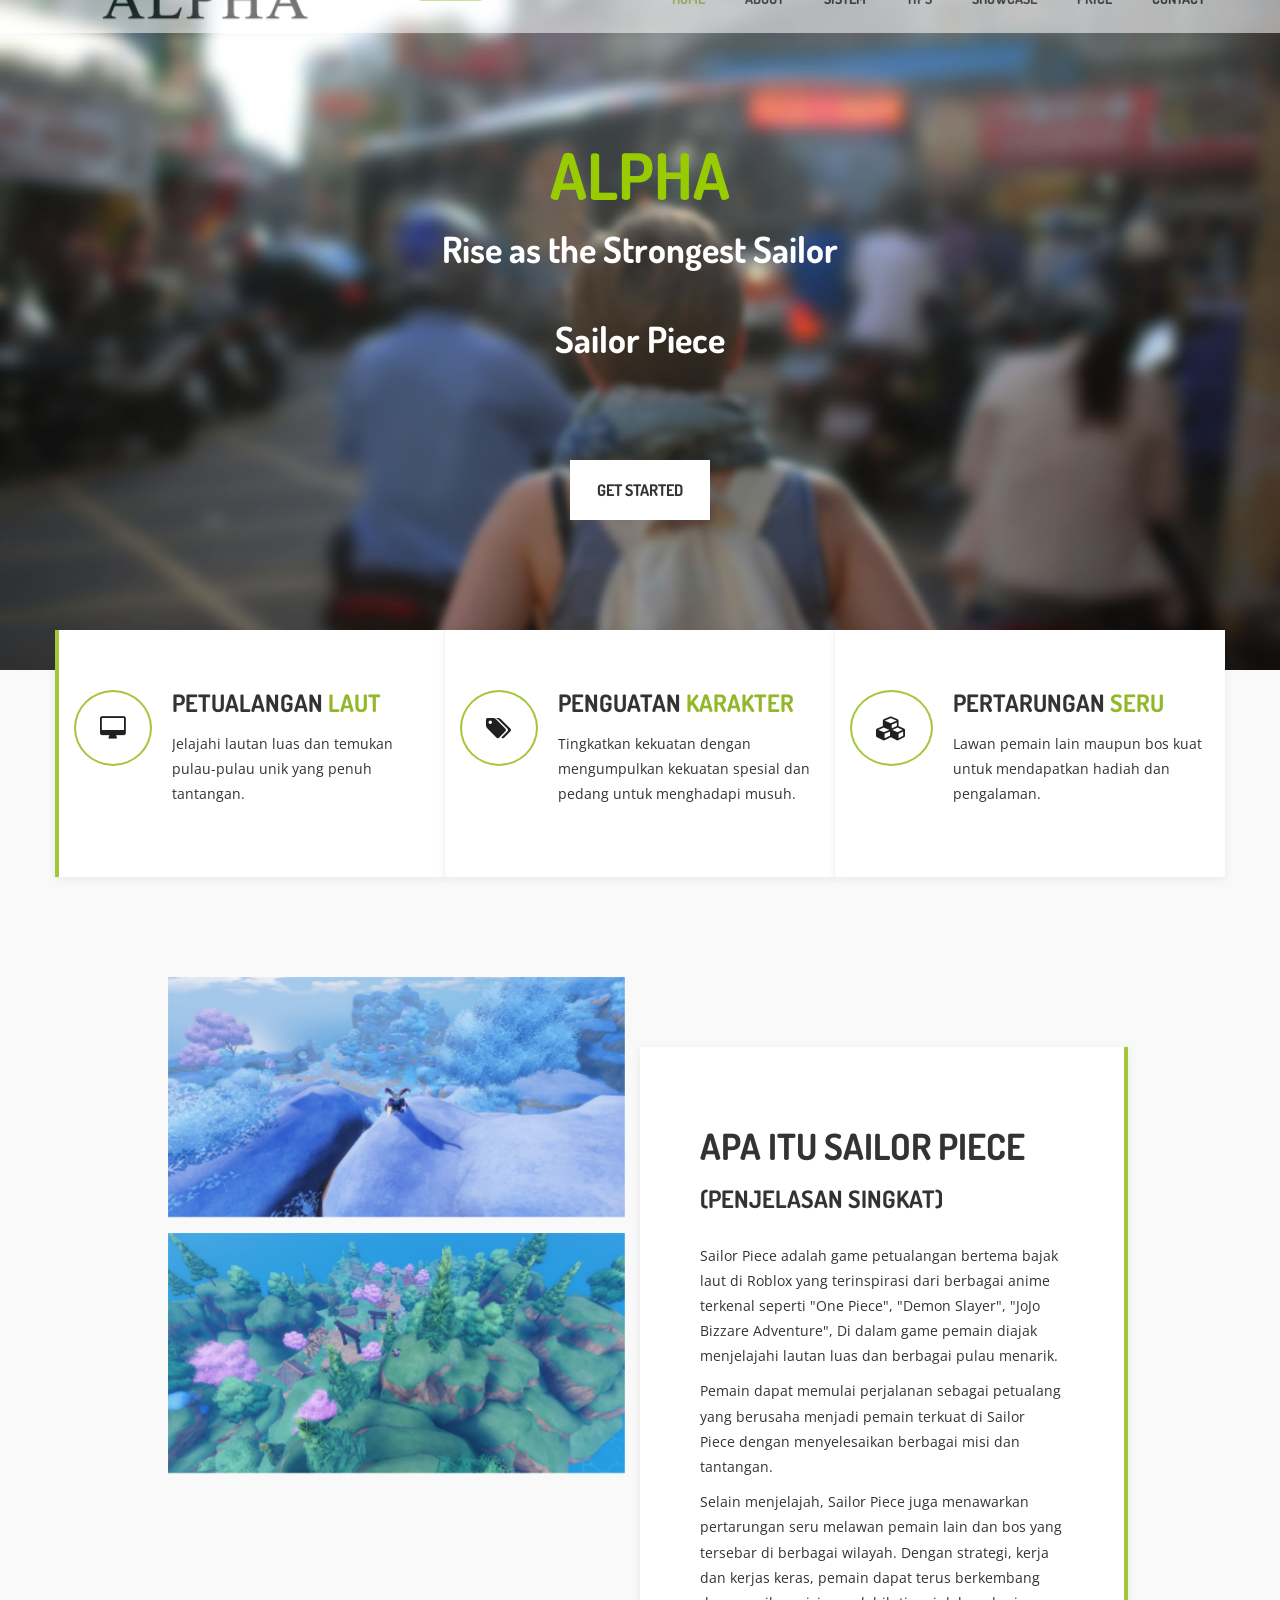
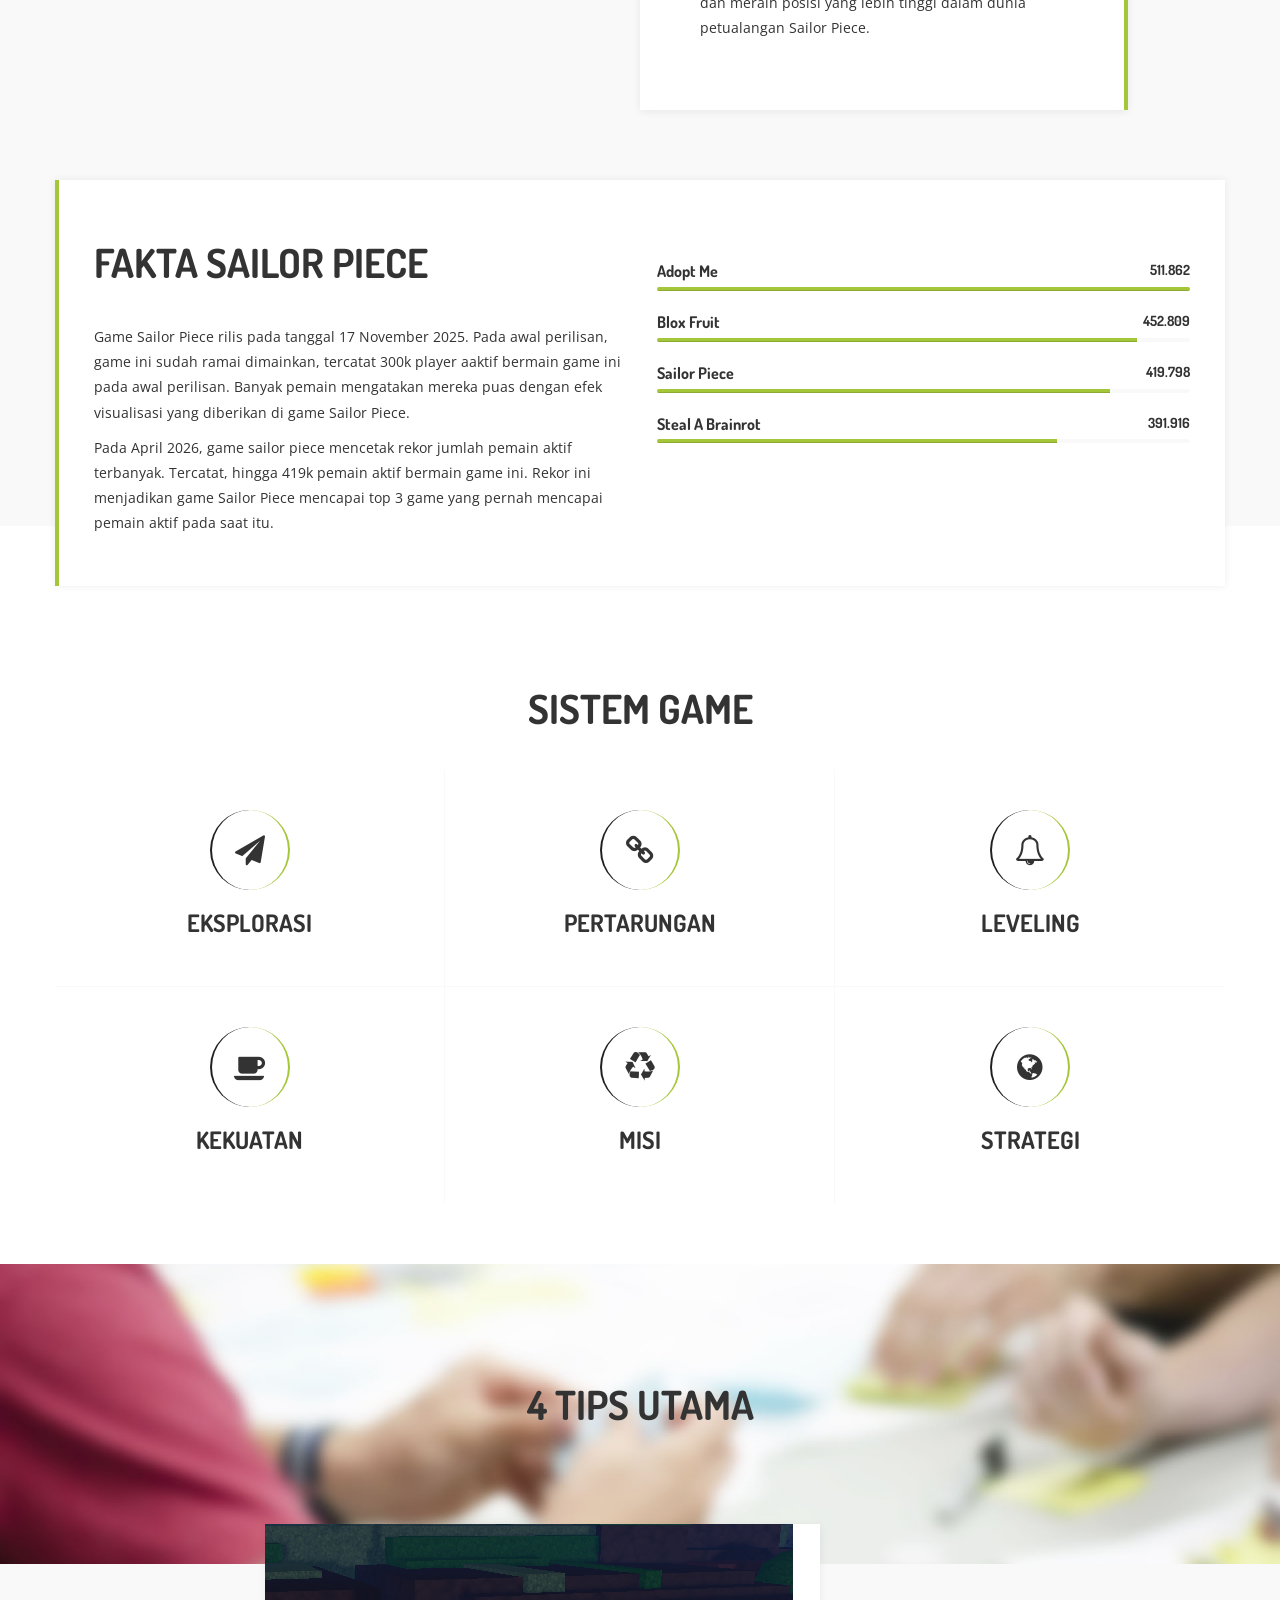
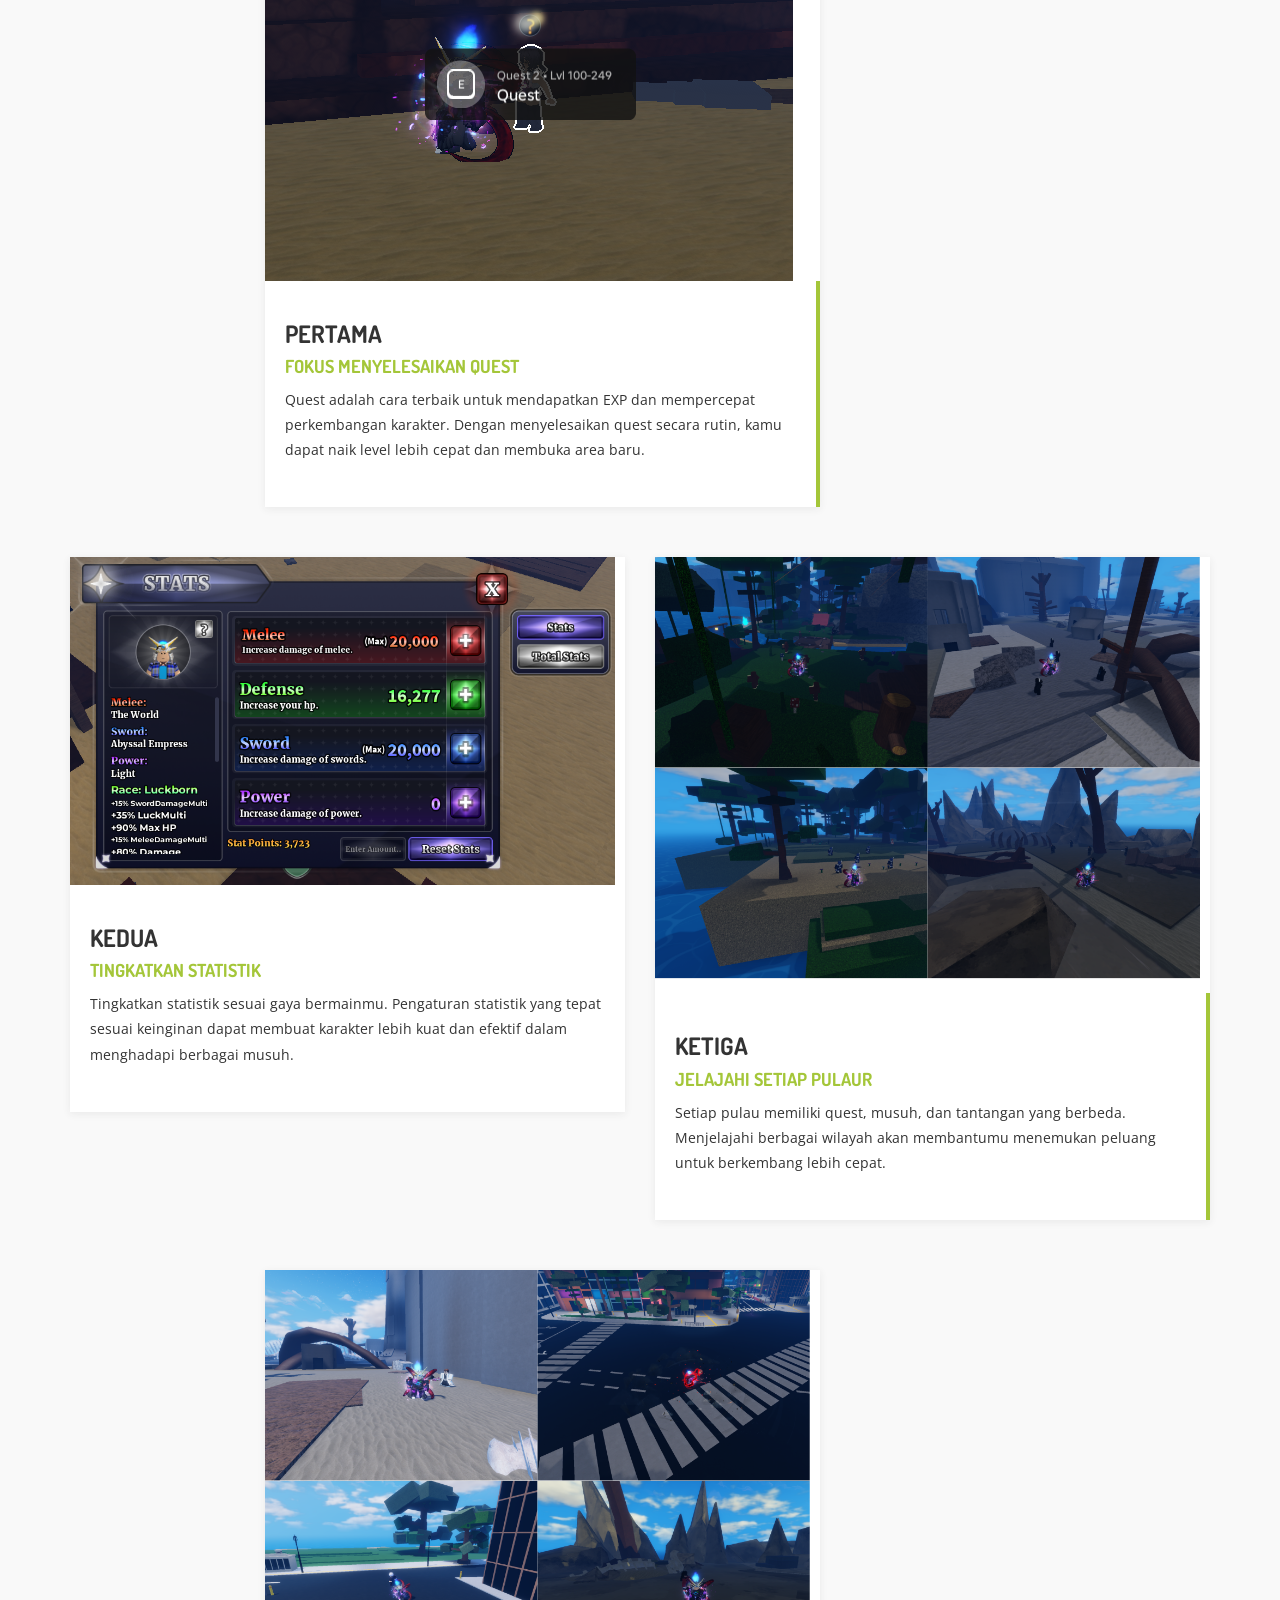
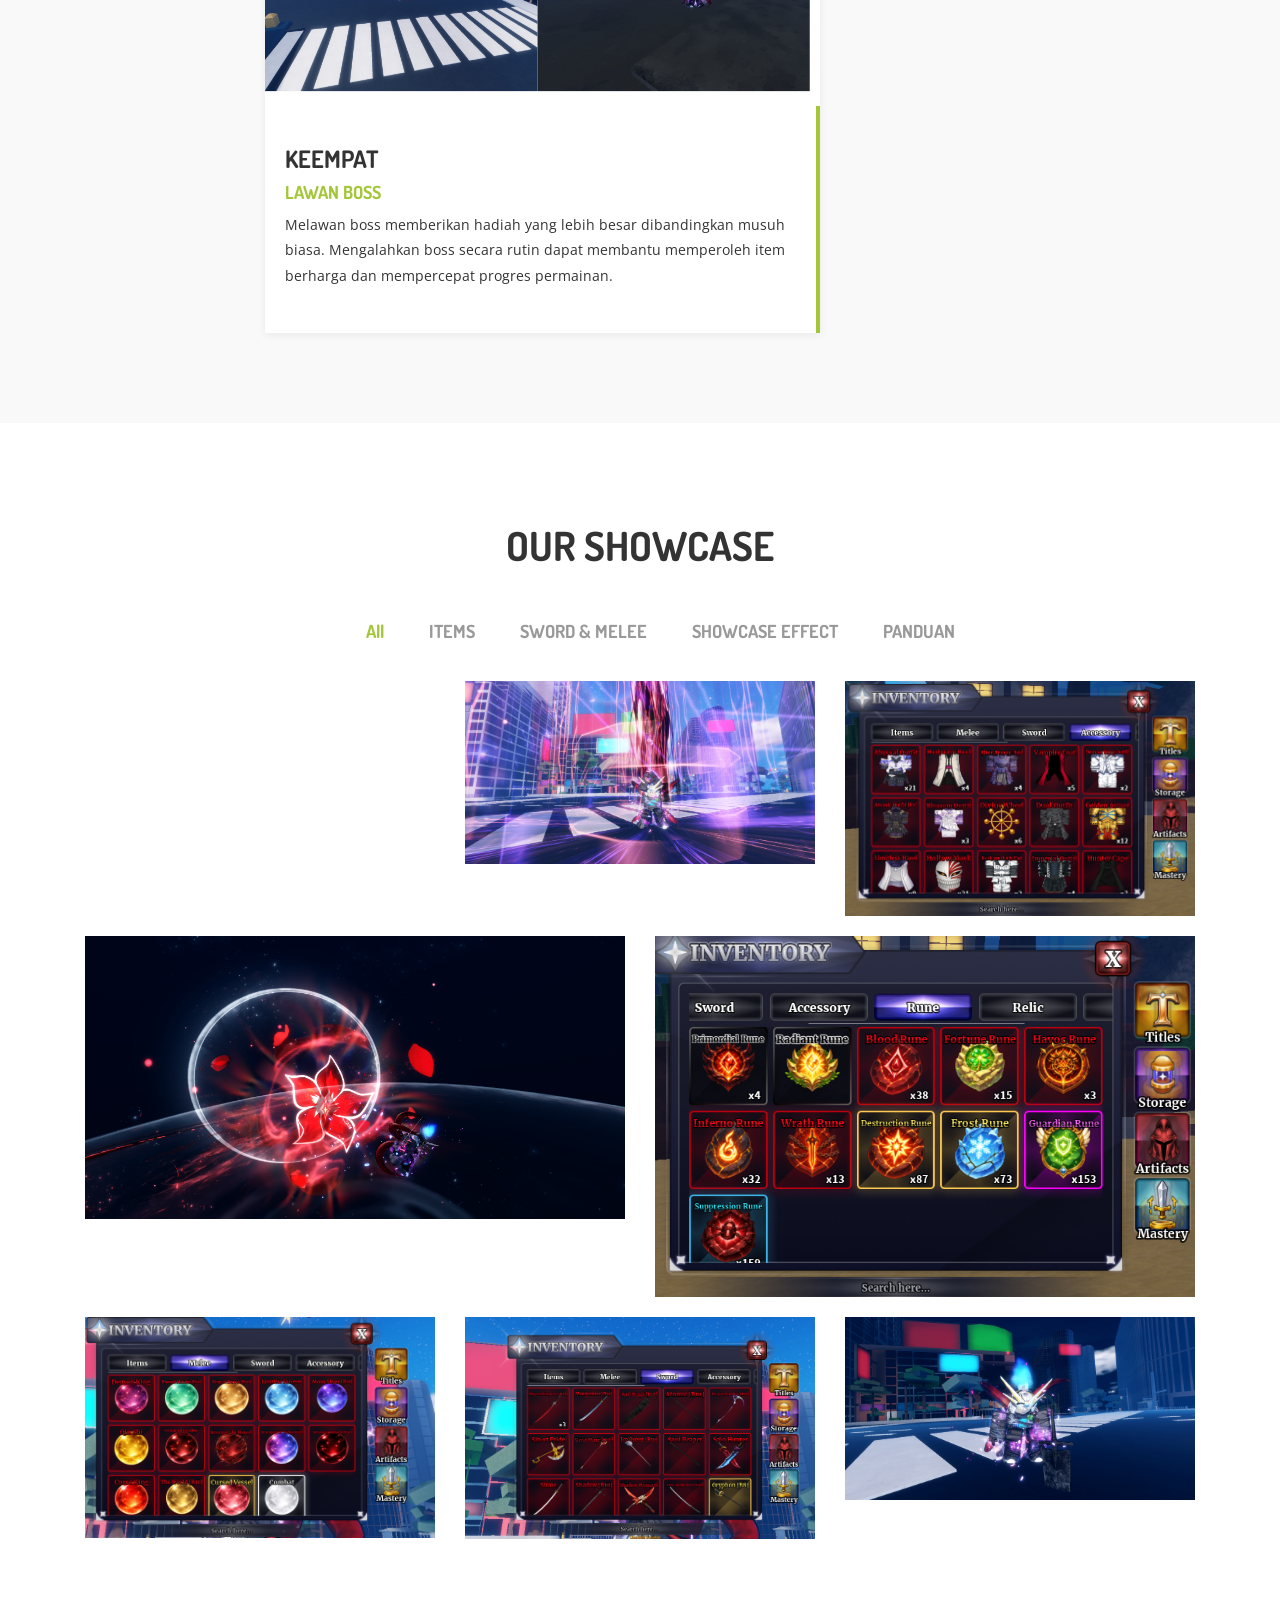
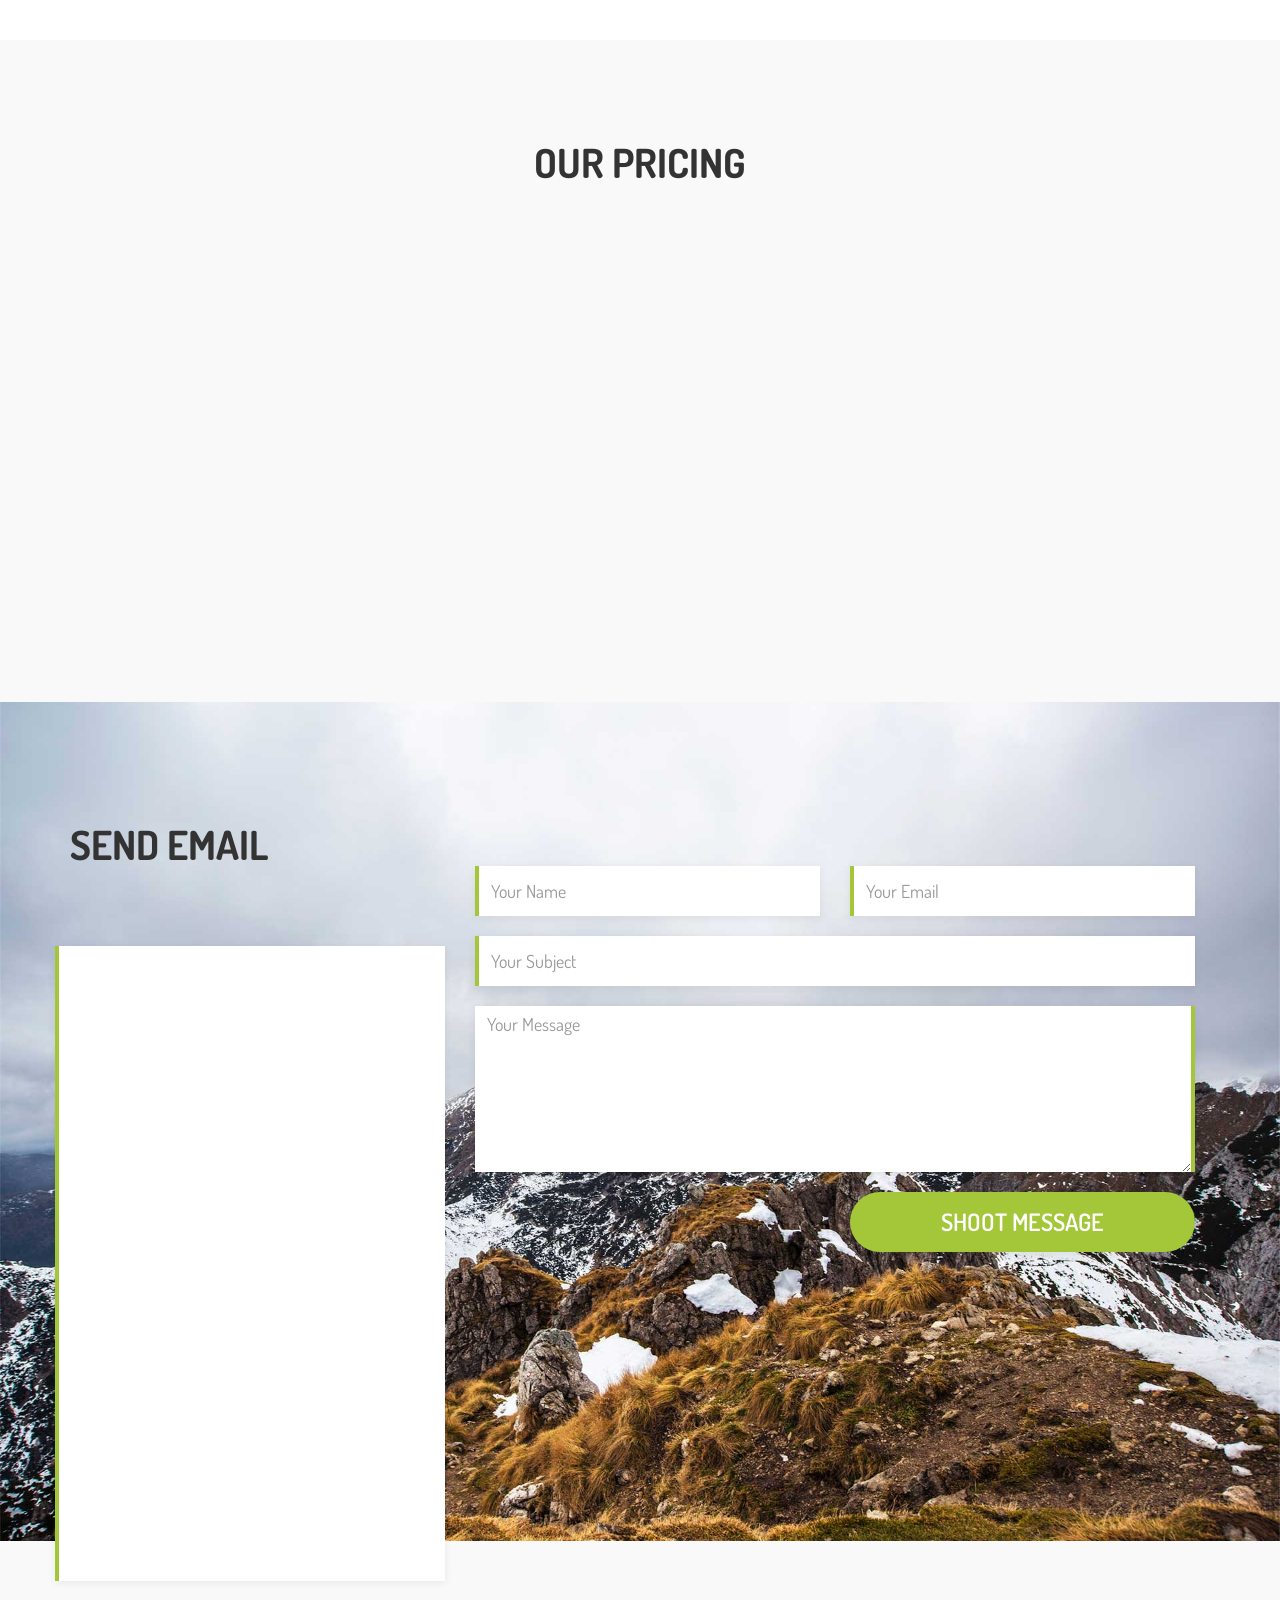
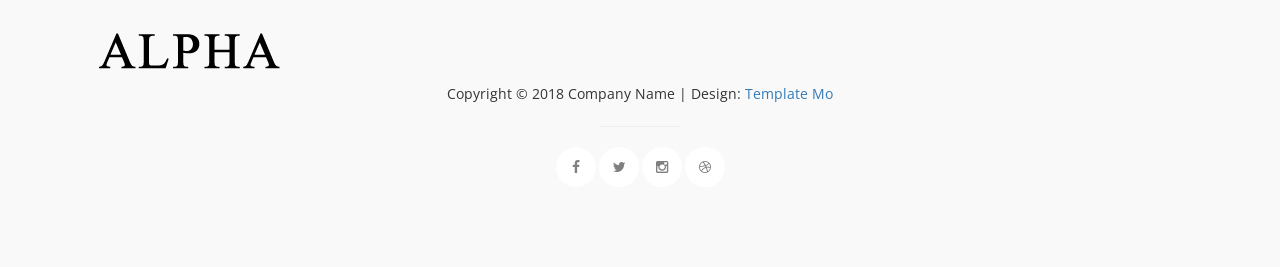
==== index.html @ 8a8c87b7 "Update index.html" ====
<!DOCTYPE html>
<html lang="en">
<head>
	<meta charset="utf-8">
	<meta http-equiv="X-UA-Compatible" content="IE=Edge">
	<meta name="viewport" content="width=device-width, initial-scale=1">
	<meta name="keywords" content="">
	<meta name="description" content="">
	<!-- site title -->
	<title>Alpha - Free Business HTML CSS Template</title>
	<!-- Stylesheets css comes here -->
	<link rel="stylesheet" href="css/bootstrap.min.css">
	<link rel="stylesheet" href="css/animate.min.css">
	<link rel="stylesheet" href="css/font-awesome.min.css">
	<link rel="stylesheet" href="css/nivo-lightbox.css">
	<link rel="stylesheet" href="css/nivo_themes/default/default.css">
	<link rel="stylesheet" href="css/templatemo-style.css">
	<link href='https://fonts.googleapis.com/css?family=Open+Sans:400,300,600,700' rel='stylesheet' type='text/css'>
	<link href='https://fonts.googleapis.com/css?family=Dosis:400,700' rel='stylesheet' type='text/css'>
	
<!-- 
Alpha Template
https://templatememo.com/tm-465-alpha
-->

</head>
<body data-spy="scroll" data-target=".navbar-collapse">

<!-- Preloader yang aktif-->
<div class="preloader">
    <div class="sk-spinner sk-spinner-rotating-plane"></div>
</div>

<!-- navigation section -->
<nav class="navbar navbar-default navbar-fixed-top sticky-navigation" role="navigation">
	<div class="container">
		<div class="navbar-header">
			<button class="navbar-toggle" data-toggle="collapse" data-target=".navbar-collapse">
				<span class="icon icon-bar"></span>
				<span class="icon icon-bar"></span>
				<span class="icon icon-bar"></span>
			</button>
			<a href="#"><img src="images/logo.png" class="img-responsive site-logo" alt="logo"></a>
		</div>
		<div class="collapse navbar-collapse">
			<ul class="nav navbar-nav navbar-right main-navigation">
				<li><a href="#home" class="smoothScroll">HOME</a></li>
				<li><a href="#about" class="smoothScroll">ABOUT</a></li>
				<li><a href="#service" class="smoothScroll">SISTEM</a></li>
				<li><a href="#team" class="smoothScroll">TIPS</a></li>
				<li><a href="#portfolio" class="smoothScroll">SHOWCASE</a></li>
				<li><a href="#price" class="smoothScroll">PRICE</a></li>
				<li><a href="#contact" class="smoothScroll">CONTACT</a></li>
            </ul>

    <div id="loginBox">
        <span id="userinfo">Belum login</span>

        <div id="authArea">
            <button onclick="goLogin()" class="login-btn">
                LOGIN
            </button>
        </div>
    </div>

   </div>
</nav>
					
<!-- home section -->
<section id="home" class="tm-home">
	<div class="container">
		<div class="row">
			<div class="col-md-12 col-sm-12">				
            	<h1 class="wow fadeIn tm-home-logo" data-wow-delay="1.3s">ALPHA</h1>
				<h2 class="wow fadeIn tm-home-header" data-wow-delay="1.6s">Rise as the Strongest Sailor</h2>
				<h2 class="wow fadeInUp tm-home-header" data-wow-delay="1.9s">Sailor Piece</h2>
				<a href="#about" class="smoothScroll btn btn-default btn-lg">GET STARTED</a>
				
			</div>
		</div>
	</div>
</section>

<!-- social icons section -->
<section id="tm-icons" class="tm-icons">
	<div class="container">
		<div class="row">
			
				<div class="col-md-4 col-sm-12 tm-icon-1">
					<div class="wow fadeInUp" data-wow-delay="1.3s">
						<div class="media">
							<div class="media-object pull-left">
								<a href="#" class="fa fa-desktop"></a>
							</div>
							<div class="media-body">
								<h3 class="media-heading">Petualangan <span class="green">Laut</span></h3>
								<p>Jelajahi lautan luas dan temukan pulau-pulau unik yang penuh tantangan.</p>
							</div>
						</div>
					</div>
				</div>
				<div class="col-md-4 col-sm-12 tm-icon-2">
					<div class="wow fadeInUp" data-wow-delay="1.6s">
						<div class="media">
							<div class="media-object pull-left">
								<a href="#" class="fa fa-tags"></a>
							</div>
							<div class="media-body">
								<h3 class="media-heading">Penguatan <span class="green">Karakter</span></h3>
								<p>Tingkatkan kekuatan dengan mengumpulkan kekuatan spesial dan pedang untuk menghadapi musuh.</p>
							</div>
						</div>
					</div>
				</div>
				<div class="col-md-4 col-sm-12 tm-icon-3">
					<div class="wow fadeInUp" data-wow-delay="1.9s">
						<div class="media">
							<div class="media-object pull-left">
								<a href="#" class="fa fa-cubes"></a>
							</div>
							<div class="media-body">
								<h3 class="media-heading">Pertarungan <span class="green">Seru</span></h3>
								<p>Lawan pemain lain maupun bos kuat untuk mendapatkan hadiah dan pengalaman.</p>
							</div>
						</div>
					</div>
				</div>
			
		</div>
	</div>
</section>

<!-- about section -->
<section id="about" class="tm-about">
	<div class="container">
		<div class="row">
			<div class="col-md-1 col-sm-1"></div>
			<div class="col-md-5 col-sm-12">
				<img src="images/2703074454_130167267952199_1780748372391.png" class="img-responsive wow fadeIn" data-wow-delay="0.6s" alt="about">
				<img src="images/2703074454_130167267952199_1780795166210.png" class="img-responsive wow fadeInUp" data-wow-delay="0.6s" alt="about">
			</div>
			<div class="col-md-5 col-sm-12 about-des wow fadeInRight" data-wow-delay="0.9s">
				<h1>Apa itu Sailor Piece</h1>
				<h3 class="tm-about-h3">(Penjelasan Singkat)</h3>
				<p>Sailor Piece adalah game petualangan bertema bajak laut di Roblox yang terinspirasi dari berbagai anime terkenal seperti "One Piece", "Demon Slayer", "JoJo Bizzare Adventure", Di dalam game pemain diajak menjelajahi lautan luas dan berbagai pulau menarik.</p>
                <p>Pemain dapat memulai perjalanan sebagai petualang yang berusaha menjadi pemain terkuat di Sailor Piece dengan menyelesaikan berbagai misi dan tantangan.</p>
				<p>Selain menjelajah, Sailor Piece juga menawarkan pertarungan seru melawan pemain lain dan bos yang tersebar di berbagai wilayah. Dengan strategi, kerja dan kerjas keras, pemain dapat terus berkembang dan meraih posisi yang lebih tinggi dalam dunia petualangan Sailor Piece.</p>
			</div>
			<div class="col-md-1 col-sm-1"></div>
			<div class="col-md-12 col-sm-12 about-bottom-des wow bounceIn">
				<div class="col-md-6 col-sm-12">
					<h2 class="tm-about-header">Fakta Sailor Piece</h2>
					<p>Game Sailor Piece rilis pada tanggal 17 November 2025. Pada awal perilisan, game ini sudah ramai dimainkan, tercatat 300k player aaktif bermain game ini pada awal perilisan. Banyak pemain mengatakan mereka puas dengan efek visualisasi yang diberikan di game Sailor Piece.
					<p>Pada April 2026, game sailor piece mencetak rekor jumlah pemain aktif terbanyak. Tercatat, hingga 419k pemain aktif bermain game ini. Rekor ini menjadikan game Sailor Piece mencapai top 3 game yang pernah mencapai pemain aktif pada saat itu.</p>
				</div>
				<div class="col-md-6 col-sm-12 about-skills">
					<strong>Adopt Me</strong>
						<span class="pull-right">511.862</span>
							<div class="progress">
								<div class="progress-bar progress-bar-primary" role="progressbar" aria-valuenow="80" aria-valuemin="0" aria-valuemax="100" style="width: 100%;"></div>
							</div>
					<strong>Blox Fruit</strong>
						<span class="pull-right">452.809</span>
							<div class="progress">
								<div class="progress-bar progress-bar-primary" role="progressbar" aria-valuenow="90" aria-valuemin="0" aria-valuemax="100" style="width: 90%;"></div>
							</div>
					<strong>Sailor Piece</strong>
						<span class="pull-right">419.798</span>
							<div class="progress">
								<div class="progress-bar progress-bar-primary" role="progressbar" aria-valuenow="85" aria-valuemin="0" aria-valuemax="100" style="width: 85%;"></div>
							</div>
					<strong>Steal A Brainrot</strong>
						<span class="pull-right">391.916</span>
							<div class="progress">
								<div class="progress-bar progress-bar-primary" role="progressbar" aria-valuenow="75" aria-valuemin="0" aria-valuemax="100" style="width: 75%;"></div>
							</div>
				</div>
			</div>
		</div>
	</div>
</section>

<!-- service section -->
<section id="service" class="tm-service">
	<div class="container">
		<div class="row">
			<div class="col-md-12 col-sm-12">
				<h2>Sistem Game</h2>
			</div>
			<div class="col-md-4 col-sm-4 border-right border-bottom">
				<i class="fa fa-paper-plane wow bounceIn" data-wow-delay="0.3s"></i>
				<h3 class="tm-service-h3">Eksplorasi</h3>
			</div>
			<div class="col-md-4 col-sm-4 border-right border-bottom">
				<i class="fa fa-link wow bounceIn" data-wow-delay="0.6s"></i>
				<h3 class="tm-service-h3">Pertarungan</h3>
			</div>
			<div class="col-md-4 col-sm-4 border-bottom">
				<i class="fa fa-bell-o wow bounceIn" data-wow-delay="0.9s"></i>
				<h3 class="tm-service-h3">Leveling</h3>
			</div>
			<div class="col-md-4 col-sm-4 border-right">
				<i class="fa fa-coffee wow bounceIn" data-wow-delay="1s"></i>
				<h3 class="tm-service-h3">Kekuatan</h3>
			</div>
			<div class="col-md-4 col-sm-4 border-right">
				<i class="fa fa-recycle wow bounceIn" data-wow-delay="1.3s"></i>
				<h3 class="tm-service-h3">Misi</h3>
			</div>
			<div class="col-md-4 col-sm-4">
				<i class="fa fa-globe wow bounceIn" data-wow-delay="1.6s"></i>
				<h3 class="tm-service-h3">Strategi</h3>
			</div>
		</div>
	</div>
</section>

<!-- home section -->
<section id="team" class="tm-team">
	<div class="team-title">
		<h2>4 Tips Utama</h2>
	</div>
	<div class="container">
		<div class="row">
			<div class="container-fluid">
			<div class="col-md-2 col-sm-1"></div>
			<div class="col-md-6 col-sm-10">
				<div class="media wow fadeInUp" data-wow-delay="0.3s">
					<div class="media-object pull-left">
						<img src="images/Screenshot 2026-06-07 180700.png" class="img-responsive" alt="team">
					</div>
					<div class="media-body border-right">
						<h3 class="media-heading">Pertama</h3>
						<h4 class="tm-team-member-heading-2">Fokus Menyelesaikan Quest</h4>
						<p>Quest adalah cara terbaik untuk mendapatkan EXP dan mempercepat perkembangan karakter. Dengan menyelesaikan quest secara rutin, kamu dapat naik level lebih cepat dan membuka area baru.</p>
					</div>
				</div>
			</div>
			<div class="col-md-6 col-sm-10">
				<div class="media wow fadeInUp" data-wow-delay="0.6s">
					<div class="media-object pull-left">
						<img src="images/Screenshot 2026-06-07 173415.png" class="img-responsive" alt="team">
					</div>
					<div class="media-body">
						<h3 class="media-heading">Kedua</h3>
						<h4 class="tm-team-member-heading-2">Tingkatkan Statistik</h4>
						<p>Tingkatkan statistik sesuai gaya bermainmu. Pengaturan statistik yang tepat sesuai keinginan dapat membuat karakter lebih kuat dan efektif dalam menghadapi berbagai musuh.</p>
					</div>
				</div>
			</div>
			<div class="col-md-6 col-sm-10">
				<div class="media wow fadeInUp" data-wow-delay="0.9s">
					<div class="media-object pull-left">
						<img src="images/Desain tanpa judul.png" class="img-responsive" alt="team">
					</div>
					<div class="media-body border-right">
						<h3 class="media-heading">Ketiga</h3>
						<h4 class="tm-team-member-heading-2">Jelajahi Setiap Pulaur</h4>
						<p>Setiap pulau memiliki quest, musuh, dan tantangan yang berbeda. Menjelajahi berbagai wilayah akan membantumu menemukan peluang untuk berkembang lebih cepat.</p>
					</div>
				</div>
			</div>
			<div class="col-md-2 col-sm-2"></div>
			<div class="col-md-6 col-sm-10">
				<div class="media wow fadeInUp" data-wow-delay="1s">
					<div class="media-object pull-left">
						<img src="images/Desain tanpa judul (1).png" class="img-responsive" alt="team">
					</div>
					<div class="media-body border-right">
						<h3 class="media-heading">Keempat</h3>
						<h4 class="tm-team-member-heading-2">Lawan Boss</h4>
						<p>Melawan boss memberikan hadiah yang lebih besar dibandingkan musuh biasa. Mengalahkan boss secara rutin dapat membantu memperoleh item berharga dan mempercepat progres permainan.</p>
					</div>
				</div>
			</div>
		</div>
		</div>
	</div>
</section>

<!-- portfolio section -->
<section id="portfolio" class="tm-portfolio">
	<div class="container">
		<div class="row">
			<div class="col-md-12 col-sm-12">
				<div class="title">
					<h2>Our Showcase</h2>
				</div>
				<!-- ISO section -->
				<div class="iso-section">
					<ul class="filter-wrapper clearfix">
                   		 <li><a href="#" data-filter="*" class="selected opc-main-bg">All</a></li>
                   		 <li><a href="#" class="opc-main-bg" data-filter=".html">ITEMS </a></li>
                   		 <li><a href="#" class="opc-main-bg" data-filter=".photoshop">SWORD &AMP MELEE</a></li>
                    	 <li><a href="#" class="opc-main-bg" data-filter=".wordpress">SHOWCASE EFFECT</a></li>
                    	 <li><a href="#" class="opc-main-bg" data-filter=".mobile">PANDUAN</a></li>
               		</ul>
               		<div class="iso-box-section wow fadeIn" data-wow-delay="0.9s">
               			<div class="iso-box-wrapper col4-iso-box">

               				 <div class="iso-box mobile col-md-4 col-sm-4">
               				 	<a href="images/portfolio-img2.jpg" data-lightbox-gallery="portfolio-gallery"><iframe class="responsive-iframe" src="https://www.youtube.com/embed/DVCL-u591rc" title="PEMULA STOP Main Asal! Ini TIPS Dasar Main SAILOR PIECE Biar Cepet Jago" frameborder="0" allow="accelerometer; autoplay; clipboard-write; encrypted-media; gyroscope; picture-in-picture; web-share" referrerpolicy="strict-origin-when-cross-origin" allowfullscreen></iframe></a>
               				 </div>

               				 <div class="iso-box wordpress col-md-4 col-sm-4">
               				 	<a href="images/portfolio-img3.jpg" data-lightbox-gallery="portfolio-gallery"><img src="images/2703074454_77747658251236_1780830223930.png" alt="portfolio img"></a>
               				 </div>

               				 <div class="iso-box html col-md-4 col-sm-4">
               				 	<a href="images/portfolio-img4.jpg" data-lightbox-gallery="portfolio-gallery"><img src="images/Screenshot 2026-06-07 182025.png" alt="portfolio img"></a>
               				 </div>

               				 <div class="iso-box wordpress col-md-6 col-sm-6">
               				 	<a href="images/portfolio-img5.jpg" data-lightbox-gallery="portfolio-gallery"><img src="images/2703074454_77747658251236_1780830189680.png" alt="portfolio img"></a>
               				 </div>

               				 <div class="iso-box html col-md-6 col-sm-6">
               				 	<a href="images/portfolio-img6.jpg" data-lightbox-gallery="portfolio-gallery"><img src="images/Screenshot 2026-06-07 182130.png" alt="portfolio img"></a>
               				 </div>

               				 <div class="iso-box photoshop col-md-4 col-sm-4">
               				 	<a href="images/portfolio-img7.jpg" data-lightbox-gallery="portfolio-gallery"><img src="images/Screenshot 2026-06-07 180440.png" alt="portfolio img"></a>
               				 </div>

               				 <div class="iso-box photoshop col-md-4 col-sm-4">
               				 	<a href="images/portfolio-img8.jpg" data-lightbox-gallery="portfolio-gallery"><img src="images/Screenshot 2026-06-07 180405.png" alt="portfolio img"></a>
               				 </div>

               				 <div class="iso-box wordpress col-md-4 col-sm-4">
               				 	<a href="images/portfolio-img9.jpg" data-lightbox-gallery="portfolio-gallery"><img src="images/2703074454_77747658251236_1780830144709.png" alt="portfolio img"></a>
               				 </div>

               			</div>
               		</div>

				</div>
			</div>
		</div>
	</div>
</section>		

<!-- price section -->
<section id="price" class="tm-price">
	<div class="container">
		<div class="col-md-12 col-sm-12">
			<h2 class="tm-price-section-heading">Our Pricing</h2>
		</div>
		<div class="col-md-4 col-sm-6">
			<div class="plan wow bounceIn" data-wow-delay="0.3s">
				<h3 class="plan_title">BASIC PLAN</h3>
					<ul>
						<li>$35 per month</li>
						<li>1,500 GB Storage</li>
						<li>30 Basic Themes</li>
						<li>2-day Response</li>
					</ul>
					<button class="btn btn-warning">SIGN UP</button>
			</div>
		</div>
		<div class="col-md-4 col-sm-6">
			<div class="plan wow bounceIn" data-wow-delay="0.6s">
				<h3 class="plan_title">BUSINESS PLAN</h3>
					<ul>
						<li>$75 per month</li>
						<li>4,000 GB Storage</li>
						<li>100 Business Themes</li>
						<li>12-hr response</li>
					</ul>
					<button class="btn btn-warning">SIGN UP</button>
			</div>
		</div>
		<div class="col-md-4 col-sm-6">
			<div class="plan wow bounceIn" data-wow-delay="0.9s">
				<h3 class="plan_title">Premium PLAN</h3>
					<ul>
						<li>$115 per month</li>
						<li>10,000 GB Storage</li>
						<li>150 Premium Themes</li>
						<li>15-minute response</li>
					</ul>
					<button class="btn btn-warning">SIGN UP</button>
			</div>
		</div>
	</div>
</section>

<!-- contact section -->
<section id="contact" class="tm-contact">
	<div class="container">
		<div class="row">
			<div class="col-md-12 col-sm-12">
				<h2>Send Email</h2>
			</div>
			<div class="col-md-4 col-sm-5 address wow fadeInUp" data-wow-delay="0.6s">
				<div>
					<iframe class="responsive-iframe" src="https://www.google.com/maps/embed?pb=!1m18!1m12!1m3!1d3163.536796961543!2d-122.30295212359489!3d37.54241492551003!2m3!1f0!2f0!3f0!3m2!1i1024!2i768!4f13.1!3m3!1m2!1s0x808f9f001337d9f9%3A0x24902862e2fff05c!2sRoblox%20Office%20(Station%202)!5e0!3m2!1sid!2sid!4v1780834294493!5m2!1sid!2sid" width="600" height="450" style="border:0;" allowfullscreen="" loading="lazy" referrerpolicy="no-referrer-when-downgrade"></iframe>
				</div>		
			</div>	
			<div class="col-md-8 col-sm-7 contact-form wow fadeInRight" data-wow-delay="0.9s">
				<form action="#" method="post" role="form">
					<div class="col-md-6 col-sm-6">
						<input class="form-control" type="text" placeholder="Your Name">
					</div>
					<div class="col-md-6 col-sm-6">
						<input class="form-control" type="email" placeholder="Your Email">
					</div>
					<div class="col-md-12 col-sm-12">
						<input class="form-control" type="text" placeholder="Your Subject">
						<textarea class="form-control" placeholder="Your Message" rows="6"></textarea>
					</div>
					<div class="col-md-offset-6 col-md-6 col-sm-12">
						<input class="form-control" type="submit" value="SHOOT MESSAGE">
					</div>
				</form>
			</div>
		</div>
	</div>
</section>

<!-- footer section -->
<footer>
	<div class="container">
		<div class="row">
			<div class="col-md-12 col-sm-12">
				<img src="images/logo.png" class="img-responsive" alt="footer logo">
				<p>Copyright &copy; 2018 Company Name 
                
                | Design: <a rel="nofollow" href="https://templatemo.com" title="free templates">Template Mo</a></p>
				<hr>
				<ul class="social-icon">
					<li class="wow bounceIn" data-wow-delay="0.3s"><a href="#" class="fa fa-facebook"></a></li>
					<li class="wow bounceIn" data-wow-delay="0.6s"><a href="#" class="fa fa-twitter"></a></li>
					<li class="wow bounceIn" data-wow-delay="0.9s"><a href="#" class="fa fa-instagram"></a></li>
					<li class="wow bounceIn" data-wow-delay="1s"><a href="#" class="fa fa-dribbble"></a></li>
				</ul>
			</div>
		</div>
	</div>
</footer>


<!-- javascript js comes here -->
<script src="js/jquery.js"></script>
<script src="js/bootstrap.min.js"></script>
<script src="js/smoothscroll.js"></script>
<script src="js/isotope.js"></script>
<script src="js/imagesloaded.min.js"></script>
<script src="js/nivo-lightbox.min.js"></script>
<script src="js/wow.min.js"></script>
<script src="js/jquery.nav.js"></script>
<script src="js/custom.js"></script>
<script src="js/welcome.js"></script>

</body>
</html>
---- css/nivo_themes/default/default.css ----
/*
 * Nivo Lightbox Default Theme v1.0
 * http://dev7studios.com/nivo-lightbox
 *
 * Copyright 2013, Dev7studios
 * Free to use and abuse under the MIT license.
 * http://www.opensource.org/licenses/mit-license.php
 */
 
.nivo-lightbox-theme-default.nivo-lightbox-overlay { 
	background: #666;
	background: rgba(0,0,0,0.6); 
}
.nivo-lightbox-theme-default .nivo-lightbox-content.nivo-lightbox-loading { background: url(loading.gif) no-repeat 50% 50%; }

.nivo-lightbox-theme-default .nivo-lightbox-nav {
	top: 10%;
	width: 8%;
	height: 80%;
	text-indent: -9999px;
	background-repeat: no-repeat;
	background-position: 50% 50%;
	opacity: 0.5;
}
.nivo-lightbox-theme-default .nivo-lightbox-nav:hover { 
	opacity: 1; 
	background-color: rgba(0,0,0,0.5);
}
.nivo-lightbox-theme-default .nivo-lightbox-prev { 
	background-image: url(prev.png); 
	border-radius: 0 3px 3px 0;
}
.nivo-lightbox-theme-default .nivo-lightbox-next { 
	background-image: url(next.png); 
	border-radius: 3px 0 0 3px;
}

.nivo-lightbox-theme-default .nivo-lightbox-close {
	display: block;
	background: url(close.png) no-repeat;
	width: 48px;
	height: 48px;
	text-indent: -9999px;
	padding: 5px;
	opacity: 0.5;
}
.nivo-lightbox-theme-default .nivo-lightbox-close:hover { opacity: 1; }

.nivo-lightbox-theme-default .nivo-lightbox-title-wrap { bottom: -7%; }
.nivo-lightbox-theme-default .nivo-lightbox-title {
	font: 14px/20px 'Helvetica Neue', Helvetica, Arial, sans-serif;
	font-style: normal;
	font-weight: normal;
	background: #000;
	color: #fff;
	padding: 7px 15px;
	border-radius: 30px;
}

.nivo-lightbox-theme-default .nivo-lightbox-image img {
	background: #fff;
	-webkit-box-shadow: 0px 1px 1px rgba(0,0,0,0.4);
	        box-shadow: 0px 1px 1px rgba(0,0,0,0.4);
}
.nivo-lightbox-theme-default .nivo-lightbox-ajax,
.nivo-lightbox-theme-default .nivo-lightbox-inline {
	background: #fff;
	padding: 40px;
	-webkit-box-shadow: 0px 1px 1px rgba(0,0,0,0.4);
	        box-shadow: 0px 1px 1px rgba(0,0,0,0.4);
}

@media (-webkit-min-device-pixel-ratio: 1.3),
       (-o-min-device-pixel-ratio: 2.6/2),
       (min--moz-device-pixel-ratio: 1.3),
       (min-device-pixel-ratio: 1.3),
       (min-resolution: 1.3dppx) {

	.nivo-lightbox-theme-default .nivo-lightbox-content.nivo-lightbox-loading { 
		background-image: url(loading@2x.gif); 
		-webkit-background-size: 32px 32px; 
		        background-size: 32px 32px;
	}
	.nivo-lightbox-theme-default .nivo-lightbox-prev { 
		background-image: url(prev@2x.png); 
		-webkit-background-size: 48px 48px; 
		        background-size: 48px 48px;
	}
	.nivo-lightbox-theme-default .nivo-lightbox-next { 
		background-image: url(next@2x.png); 
		-webkit-background-size: 48px 48px; 
		        background-size: 48px 48px;
	}
	.nivo-lightbox-theme-default .nivo-lightbox-close { 
		background-image: url(close@2x.png); 
		-webkit-background-size: 16px 16px; 
		        background-size: 16px 16px;
	}
	
}
---- css/templatemo-style.css ----
/*

Alpha Template

https://templatemo.com/tm-465-alpha

*/

body {
  background: #f9f9f9;
  font-family: 'Dosis', sans-serif;
  font-weight: 400;
  font-style: normal;
}  

html,body { overflow-x: hidden; }

h1,h2,h3,h4, .navbar-nav a {
  font-weight: bold;
  text-transform: uppercase;
}

.green {
	color: #94b629;
}

img {
  max-width: 100%;
  height: auto;
}

h2 {
  font-size: 40px;
  padding-bottom: 30px;
}

p {
  font-family: 'Open Sans', sans-serif;
  font-weight: 400;
  font-style: normal;
  line-height: 1.8em;
}

a:hover { text-decoration: none; }

/* preloader section */
.preloader {
  position: fixed;
  top: 0;
  left: 0;
  width: 100%;
  height: 100%;
  z-index: 99999;
  display: -webkit-box;
  display: -webkit-flex;
  display: -ms-flexbox;
  display: flex;
  -webkit-flex-flow: row nowrap;
      -ms-flex-flow: row nowrap;
          flex-flow: row nowrap;
  -webkit-box-pack: center;
  -webkit-justify-content: center;
      -ms-flex-pack: center;
          justify-content: center;
  -webkit-box-align: center;
  -webkit-align-items: center;
      -ms-flex-align: center;
          align-items: center;
  background: none repeat scroll 0 0 #ffffff;
}
.sk-spinner-rotating-plane.sk-spinner {
  width: 30px;
  height: 30px;
  background-color: #a4c639;
  -webkit-animation: sk-rotatePlane 1.2s infinite ease-in-out;
          animation: sk-rotatePlane 1.2s infinite ease-in-out; }

@-webkit-keyframes sk-rotatePlane {
  0% {
    -webkit-transform: perspective(120px) rotateX(0deg) rotateY(0deg);
            transform: perspective(120px) rotateX(0deg) rotateY(0deg); }

  50% {
    -webkit-transform: perspective(120px) rotateX(-180.1deg) rotateY(0deg);
            transform: perspective(120px) rotateX(-180.1deg) rotateY(0deg); }

  100% {
    -webkit-transform: perspective(120px) rotateX(-180deg) rotateY(-179.9deg);
            transform: perspective(120px) rotateX(-180deg) rotateY(-179.9deg); } }

@keyframes sk-rotatePlane {
  0% {
    -webkit-transform: perspective(120px) rotateX(0deg) rotateY(0deg);
            transform: perspective(120px) rotateX(0deg) rotateY(0deg); }

  50% {
    -webkit-transform: perspective(120px) rotateX(-180.1deg) rotateY(0deg);
            transform: perspective(120px) rotateX(-180.1deg) rotateY(0deg); }

  100% {
    -webkit-transform: perspective(120px) rotateX(-180deg) rotateY(-179.9deg);
            transform: perspective(120px) rotateX(-180deg) rotateY(-179.9deg); } }

/* navigation section */
.sticky-navigation { opacity: 0; }
.navbar-default {
  background: #fff;
  border: none;
  -webkit-box-shadow: 0 2px 8px 0 rgba(50, 50, 50, 0.08);
          box-shadow: 0 2px 8px 0 rgba(50, 50, 50, 0.08);
  margin: 0;
  padding: 0;
}
.navbar-default .navbar-brand {
  line-height: 38px;
  position: relative;
  bottom: 20px;
}
.navbar-default .navbar-nav li a {
  color: #202020;
  font-weight: 700;
  line-height: 38px;
  padding-right: 20px;
  padding-left: 20px;
}
.navbar-default .navbar-nav li a:hover { color: #a4c639; }
.navbar-default .navbar-nav > li > a:hover,
.navbar-default .navbar-nav > li > a:focus {
  color: #a4c639;
  background-color: transparent;
}
.navbar-default .navbar-nav > .active > a,
.navbar-default .navbar-nav > .active > a:hover,
.navbar-default .navbar-nav > .active > a:focus {
  color: #a4c639;
  background-color: transparent;
}
.navbar-default .navbar-toggle {
     border: none;
     padding-top: 10px;
  }
.navbar-default .navbar-toggle .icon-bar {
    background: #a4c639;
    border-color: transparent;
  }
.navbar-default .navbar-toggle:hover,
.navbar-default .navbar-toggle:focus { 
  background-color: transparent 
}
.site-logo {
  height: 68px;
  width: auto;
}

/* home section */  
.tm-home {
  background: url('../images/home-bg.jpg') no-repeat center center;
  background-size: cover;
  color: #ffffff;
  text-align: center;
  vertical-align: middle;
  padding-top: 120px;
  padding-bottom: 150px;
}
.tm-home-logo {
	font-size: 64px;
	color: #9C0;
}
.tm-home-header {
  font-size: 36px;
  font-style: normal;
  text-transform: none;
}
.tm-home .btn {
  background: #ffffff;
  -webkit-box-shadow: 0 2px 8px 0 rgba(50, 50, 50, 0.08);
          box-shadow: 0 2px 8px 0 rgba(50, 50, 50, 0.08);
  border: none;
  border-radius: 0;
  font-size: 16px;
  font-weight: bold;
  width: 140px;
  height: 60px;
  margin-top: 60px;
  padding: 20px 20px;
  -webkit-transition: all 0.4s ease-in-out;
          transition: all 0.4s ease-in-out;
}
.tm-home .btn:hover { background: #a4c639; }

/* social icons section */
.tm-icons .media .media-heading { padding-bottom: 10px; }

.tm-icons .tm-icon-1,
.tm-icons .tm-icon-2,
.tm-icons .tm-icon-3 {
  background: #ffffff;
  -webkit-box-shadow: 0 2px 8px 0 rgba(50, 50, 50, 0.08);
          box-shadow: 0 2px 8px 0 rgba(50, 50, 50, 0.08);
  cursor: pointer;
  padding-top: 60px;
  padding-bottom: 60px;
  margin-top: -40px;
  margin-bottom: 20px;
  -webkit-transition: all 0.4s ease-in-out;
          transition: all 0.4s ease-in-out;
}
.tm-icons a {
  border: 2px solid #a4c639;
  border-radius: 50%;
  color: #202020;
  font-size: 24px;
  padding: 24px;
  text-align: center;
  text-decoration: none;
  margin-right: 10px;
  background-color: #fff;
}
.tm-icons .tm-icon-1 { border-left: 4px solid #a4c639; }
.tm-icons .tm-icon-1,
.tm-icons .tm-icon-2 {
  border-right: 1px solid #f9f9f9;
}
.tm-icons .tm-icon-1:hover { background: #9C9; }
.tm-icons .tm-icon-2:hover { background: #9CF; }
.tm-icons .tm-icon-3:hover { background: #CC9; }

/* about section */
.tm-about {
    padding-top: 80px;
    padding-bottom: 80px;
  }
.tm-about img { padding-bottom: 16px; }
.tm-about .about-des {
  background: #ffffff;
  -webkit-box-shadow: 0 2px 8px 0 rgba(50, 50, 50, 0.08);
          box-shadow: 0 2px 8px 0 rgba(50, 50, 50, 0.08);
  border-right: 4px solid #a4c639;
  padding: 60px;
  position: relative;
  top: 70px;
}
.tm-about-h3 { padding-bottom: 20px; }
.tm-about .about-bottom-des {
  background: #ffffff;
  -webkit-box-shadow: 0 0 8px 0 rgba(50, 50, 50, 0.08);
          box-shadow: 0 0 8px 0 rgba(50, 50, 50, 0.08);
  border-left: 4px solid #a4c639;
  padding: 40px 20px 40px 20px;
  position: relative;
  top: 140px;
}
.tm-about .about-skills { padding-top: 40px; }
.about-skills .progress-bar-primary { background: #a4c639; }
.tm-about .about-skills .progress {
  background: #f9f9f9;
  -webkit-box-shadow: none;
          box-shadow: none;
  height: 4px;
  font-weight: bold;
  border-radius: 30px;
}
.tm-about span { font-weight: bold; }
.tm-about .about-skills strong {
  display: inline-block;
  font-size: 16px;
  padding-bottom: 4px;
}

/* service section */
.tm-service {
  background: #ffffff;
  padding-top: 140px;
  padding-bottom: 60px;
  text-align: center;
  vertical-align: middle;
}
.tm-service .border-right { border-right: 1px solid #f9f9f9; }
.tm-service .border-bottom { border-bottom: 1px solid #f9f9f9; }
.tm-service .fa {
  border-right: 2px solid #a4c639;
  border-left: 2px solid #202020;
  border-radius: 50%;
  font-size: 30px;
  width: 80px;
  height: 80px;
  line-height: 80px;
  text-align: center;
  margin-top: 40px;
}
.tm-service-h3 { padding-bottom: 40px; }

/* team section */
.tm-team .container {
  padding: 0;
}
.tm-team .team-title {
  background: url('../images/team-title-bg.jpg') no-repeat;
  background-size: cover;
  background-position: center;
  height: 300px;
  display: -webkit-box;
  display: -webkit-flex;
  display: -ms-flexbox;
  display: flex;
  -webkit-box-align: center;
  -webkit-align-items: center;
      -ms-flex-align: center;
          align-items: center;
  -webkit-box-pack: center;
  -webkit-justify-content: center;
      -ms-flex-pack: center;
          justify-content: center;
}
.tm-team .media {
  background: #ffffff;
  -webkit-box-shadow: 0px 2px 8px 0px rgba(50, 50, 50, 0.08);
          box-shadow: 0px 2px 8px 0px rgba(50, 50, 50, 0.08);
  position: relative;
  bottom: 40px;
  margin-bottom: 50px;
}
.tm-team .media .media-body { padding: 40px 20px 35px 20px; }
.tm-team .media .border-right { border-right: 4px solid #a4c639; }
.tm-team-member-heading-2 {
  color: #a4c639;
  font-weight: bold;
}

/* portfolio section */
.tm-portfolio {
  background: #ffffff;
  text-align: center;
  vertical-align: middle;
  padding-top: 80px;
  padding-bottom: 80px;
  }
.tm-portfolio img {
  width: 100%;
}
/* FILTER CSS */
.filter-wrapper {
    width: 100%;
    margin: 0 0 24px 0;
    overflow: hidden;
    text-align: center;
}
.filter-wrapper li {
    display: inline-block;
    margin: 4px;
}
.filter-wrapper li a {
    color: #999999;
    font-size: 18px;
    font-weight: bold;
    padding: 8px 17px;
    display: block;
    text-decoration: none;
    -webkit-transition: all 0.4s ease-in-out;
            transition: all 0.4s ease-in-out;
}
.filter-wrapper li .selected,
.filter-wrapper li a:focus,
.filter-wrapper li a:hover {
    color: #a4c639;
  }

/* ISOTOPE BOX CSS */
.iso-box-section {
    width: 100%;
}
.iso-box-wrapper {
    width: 100%;
    padding: 0;
    clear: both;
    position: relative;
}
.iso-box {
    position: relative;
    min-height: 50px;
    float: left;
    overflow: hidden;
    margin-bottom: 20px;
}
.iso-box > a {
    display: block;
    width: 100%;
    height: 100%;
    overflow: hidden;
}
.iso-box > a {
    display: block;
    width: 100%;
    height: 100%;
    overflow: hidden;
}

/* price section */
.tm-price { padding-top: 80px; }
.tm-price .col-md-4 { padding: 10px; }
.tm-price-section-heading { text-align: center; }
.tm-price .plan {
  background: #ffffff;
  -webkit-box-shadow: 0 2px 8px 0 rgba(50, 50, 50, 0.08);
          box-shadow: 0 2px 8px 0 rgba(50, 50, 50, 0.08);
  padding: 40px 20px 40px 60px;
  position: relative;
  top: 40px;
}
.tm-price .plan .plan_title {
  border-bottom: 2px solid #202020;
  padding-bottom: 20px;
}
.tm-price .plan ul {
  font-family: 'Open Sans', sans-serif;
  padding: 0;
}
.tm-price .plan ul li {
  display: block;
  padding: 20px 0 20px 0;
}
.tm-price .plan .btn {
  background: #a4c639;
  border: none;
  border-radius: 0;
  color: #ffffff;
  font-size: 16px;
  font-weight: bold;
  width: 140px;
  height: 50px;
  -webkit-transition: all 0.4s ease-in-out;
          transition: all 0.4s ease-in-out;
}
.tm-price .plan .btn:hover { background: #909090; }

/* contact section */
.tm-contact {
    background: url('../images/contact-bg.jpg') no-repeat;
    background-size: cover;
    background-position: center;
    padding-top: 100px;
  }
.tm-contact .address {
  background: #ffffff;
  -webkit-box-shadow: 0 2px 8px 0 rgba(50, 50, 50, 0.08);
          box-shadow: 0 2px 8px 0 rgba(50, 50, 50, 0.08);
  border-left: 4px solid #a4c639;
  padding-top: 60px;
  padding-left: 60px;
  padding-bottom: 120px;
  position: relative;
  top: 40px;
}
.tm-contact .contact-form {
  padding-bottom: 40px;
  position: relative;
  bottom: 40px;
}
.tm-contact-h3 {
  font-weight: bold;
  padding-top: 10px;
}
.tm-contact .form-control {
    border: none;
    border-right: 4px solid #a4c639;
    -webkit-box-shadow: 0 2px 8px 0 rgba(50, 50, 50, 0.08);
            box-shadow: 0 2px 8px 0 rgba(50, 50, 50, 0.08);
    border-radius: 0;
    font-family: 'Dosis', sans-serif;
    font-size: 18px;
    font-weight: 400;
    margin-bottom: 20px;
    -webkit-transition: all 0.4s ease-in;
            transition: all 0.4s ease-in;
  }
.tm-contact .form-control::-moz-placeholder {
  color: #999;
  font-size: 18px;
  font-weight: 400;
  opacity: 1;
}
.tm-contact .form-control:-ms-input-placeholder {
  color: #999;
  font-size: 18px;
  font-weight: 400;
}
.tm-contact .form-control::-webkit-input-placeholder {
  color: #999;
  font-size: 18px;
  font-weight: 400;
}
.tm-contact input { height: 50px; }
.tm-contact input[type="text"],
.tm-contact input[type="email"] {
  border-left: 4px solid #a4c639;
  border-right: 0;
}
.tm-contact input[type="submit"] {
  background: #a4c639;
  border-radius: 40px;
  border: none;
  color: #ffffff;
  font-size: 24px;
  font-weight: 600;
  height: 60px;
}
.tm-contact input[type="submit"]:hover {
  background: #ffffff;
  color: #202020;
}
.tm-contact-link { color: black; }
.tm-contact-link:hover { color: #a4c639; }

/* social icon section */
.social-icon {
  padding: 0;
  margin: 0;
}
.social-icon li {
  list-style: none;
  display: inline-block;
}
.social-icon li a {
  background: #ffffff;
  border-radius: 50%;
  color: #808080;
  width: 40px;
  height: 40px;
  line-height: 40px;
  text-align: center;
  text-decoration: none;
  -webkit-transition: all 0.4s ease-in;
          transition: all 0.4s ease-in;
}
.social-icon li a:hover {
  background: #a4c639;
  color: #ffffff;
} 

/* footer section */
footer {
  text-align: center;
  vertical-align: middle;
  padding-top: 80px;
  padding-bottom: 80px;
}
footer img { display: inline-block; }
footer hr { width: 80px; }

@media (max-width:1200px) {
  .tm-home {
    padding-top: 120px;
    padding-bottom: 120px;
  }
}

@media (max-width:980px) {
  .navbar-default .navbar-nav li a {
    padding-right: 10px;
    padding-left: 10px;
  }
  .tm-home {
    padding-top: 80px;
    padding-bottom: 80px;
  }
  .tm-icons .tm-icon-1,
  .tm-icons .tm-icon-2,
  .tm-icons .tm-icon-3 {
	  border-left: 4px solid #a4c639;
	  margin: 15px;
  }
  .tm-icons .tm-icon-1 {
	  margin-top: -40px;
  }
}

@media (max-width: 767px) {
  .site-logo {
    height: 50px;
    padding-left: 5px;    
  }
  .tm-about-logo { font-size: 36px; }
  .tm-home-header { font-size: 32px; }
  
}

@media (max-width: 480px) {
  .navbar-default .navbar-brand {
    position: relative;
    bottom: 27px;
  }
  .tm-home {
    padding-top: 100px;
    padding-bottom: 120px;
  }

  .tm-about-header { font-size: 20px; }
  .tm-about-h3 { font-size: 18px; }
  .tm-team .media { max-width: 270px; }
  .tm-team .media .media-object { padding-right: 0; }
  .tm-team img {
    width: auto;
    height: auto;
  }
  .tm-team .media .border-right { border-right: 0; }
  .tm-contact .contact-form { padding-top: 140px; }
}

@media (max-width: 480px) {
  .navbar-default .navbar-brand {
    position: relative;
    bottom: 27px;
  }
  .tm-home {
    padding-top: 100px;
    padding-bottom: 120px;
  }

  .tm-about-header { font-size: 20px; }
  .tm-about-h3 { font-size: 18px; }
  .tm-team .media { max-width: 270px; }
  .tm-team .media .media-object { padding-right: 0; }
  .tm-team img {
    width: auto;
    height: auto;
  }
  .tm-team .media .border-right { border-right: 0; }
  .tm-contact .contact-form { padding-top: 140px; }
}

/* ================= LOGIN AREA ================= */

#loginBox {
    display: flex;
    align-items: center;
    margin-left: 20px;
}

#userinfo {
    margin-right: 10px;
    font-weight: bold;
}

.login-btn,
.nav-cta {
    background: #a4c639;
    color: white;
    border: none;
    padding: 8px 16px;
    cursor: pointer;
    border-radius: 4px;
}

.login-btn:hover,
.nav-cta:hover {
    background: #8cab2e;
}
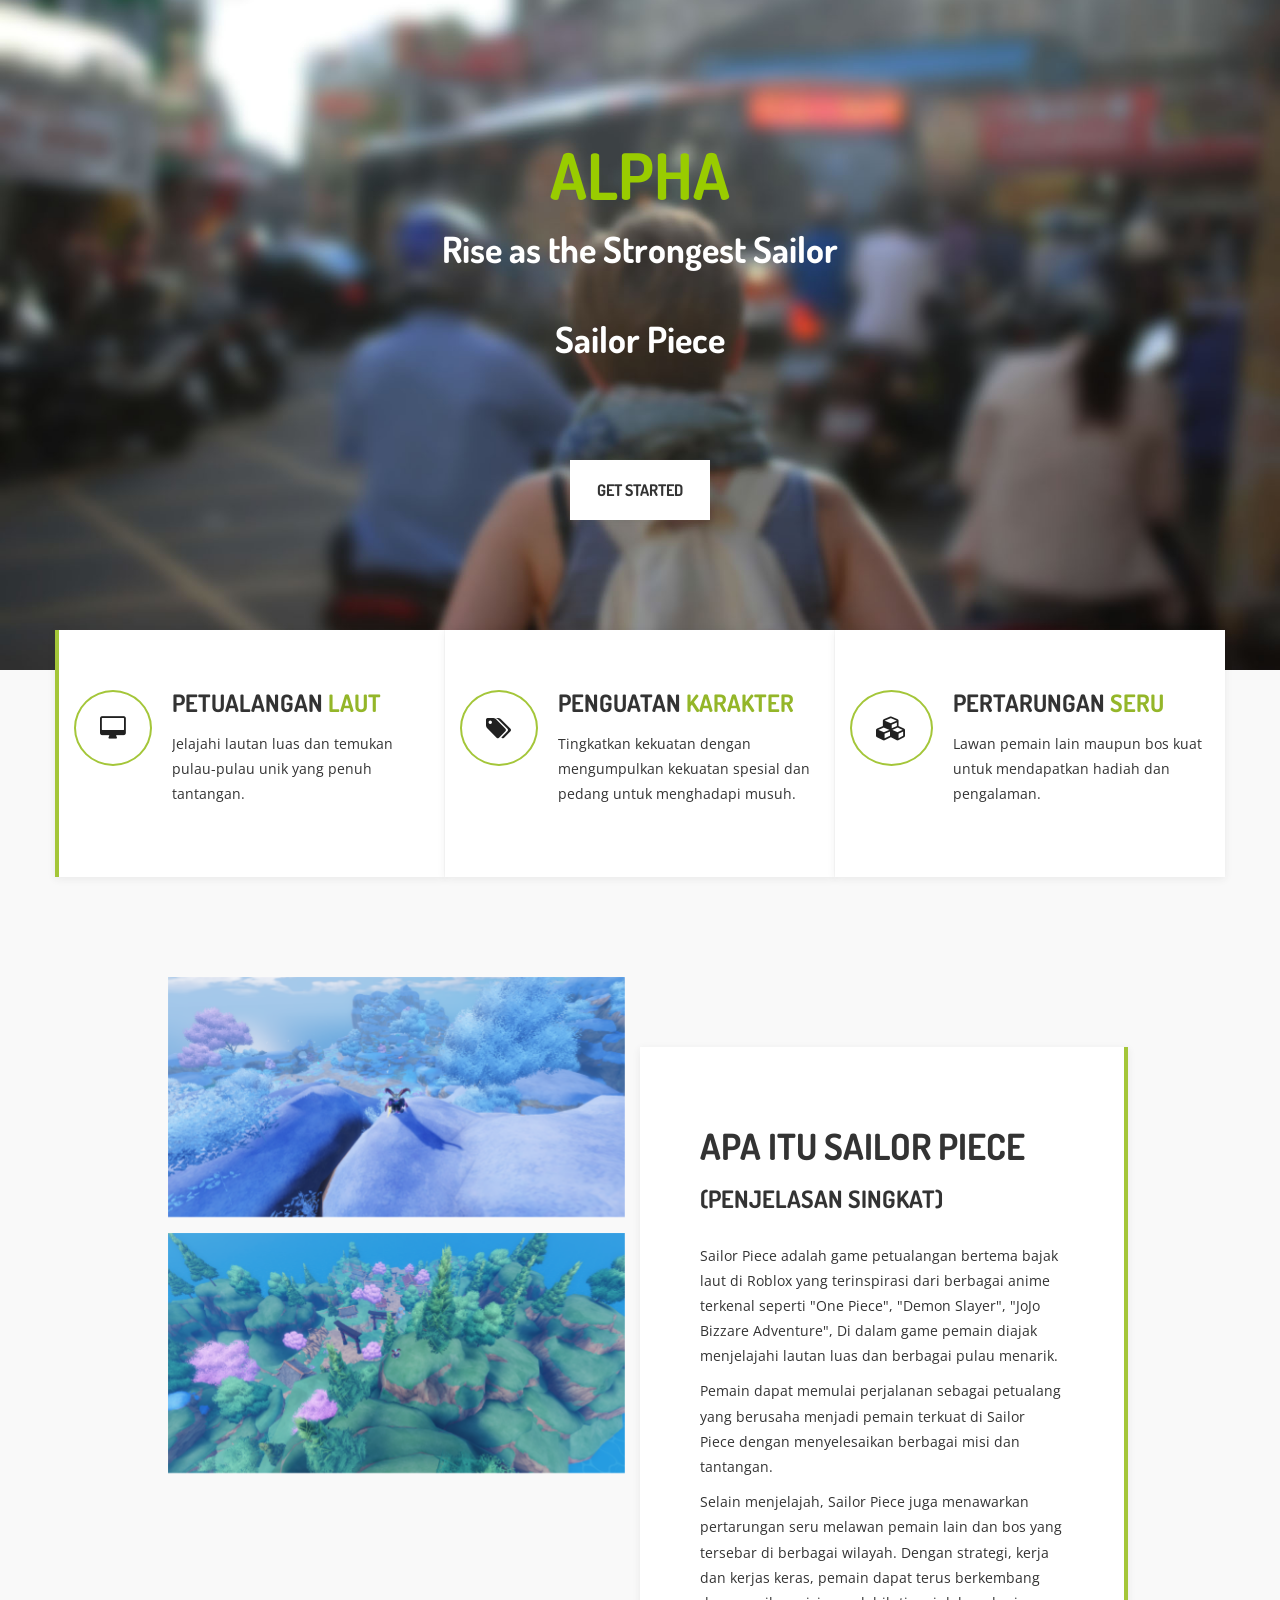
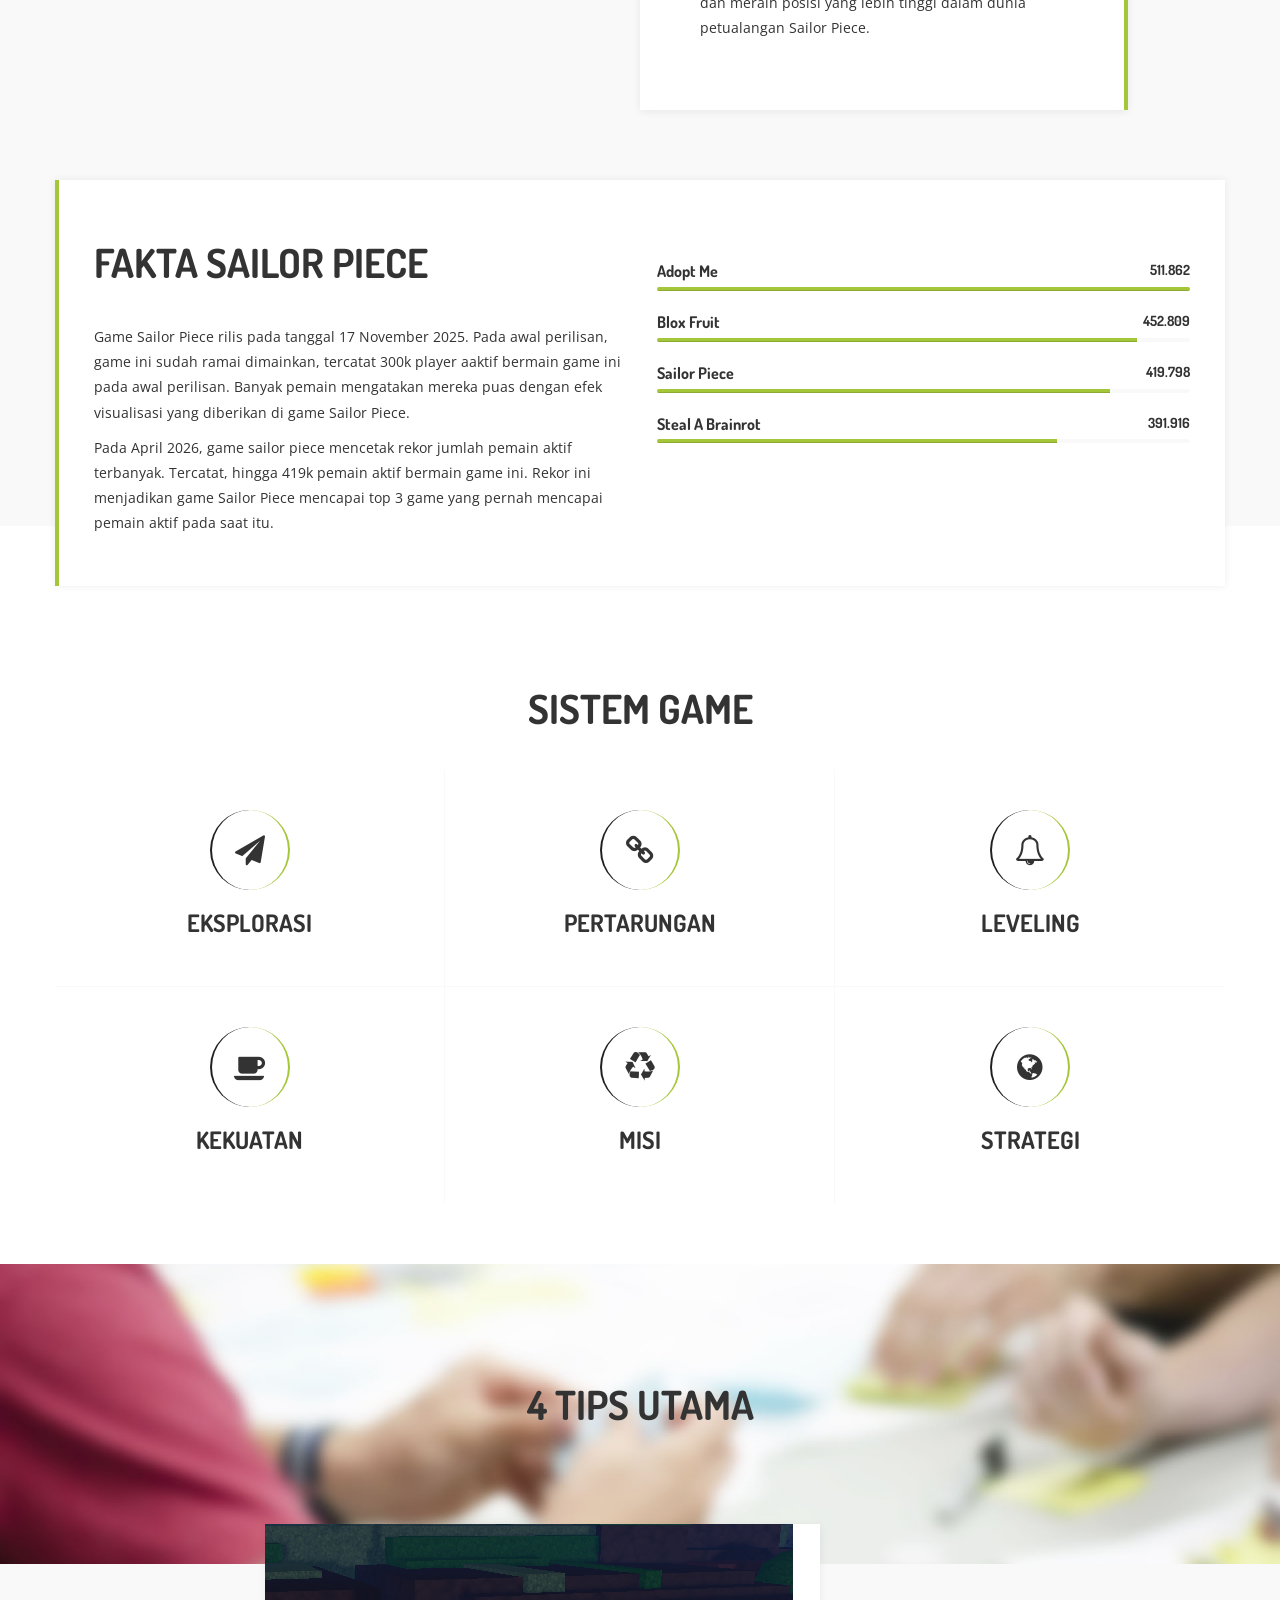
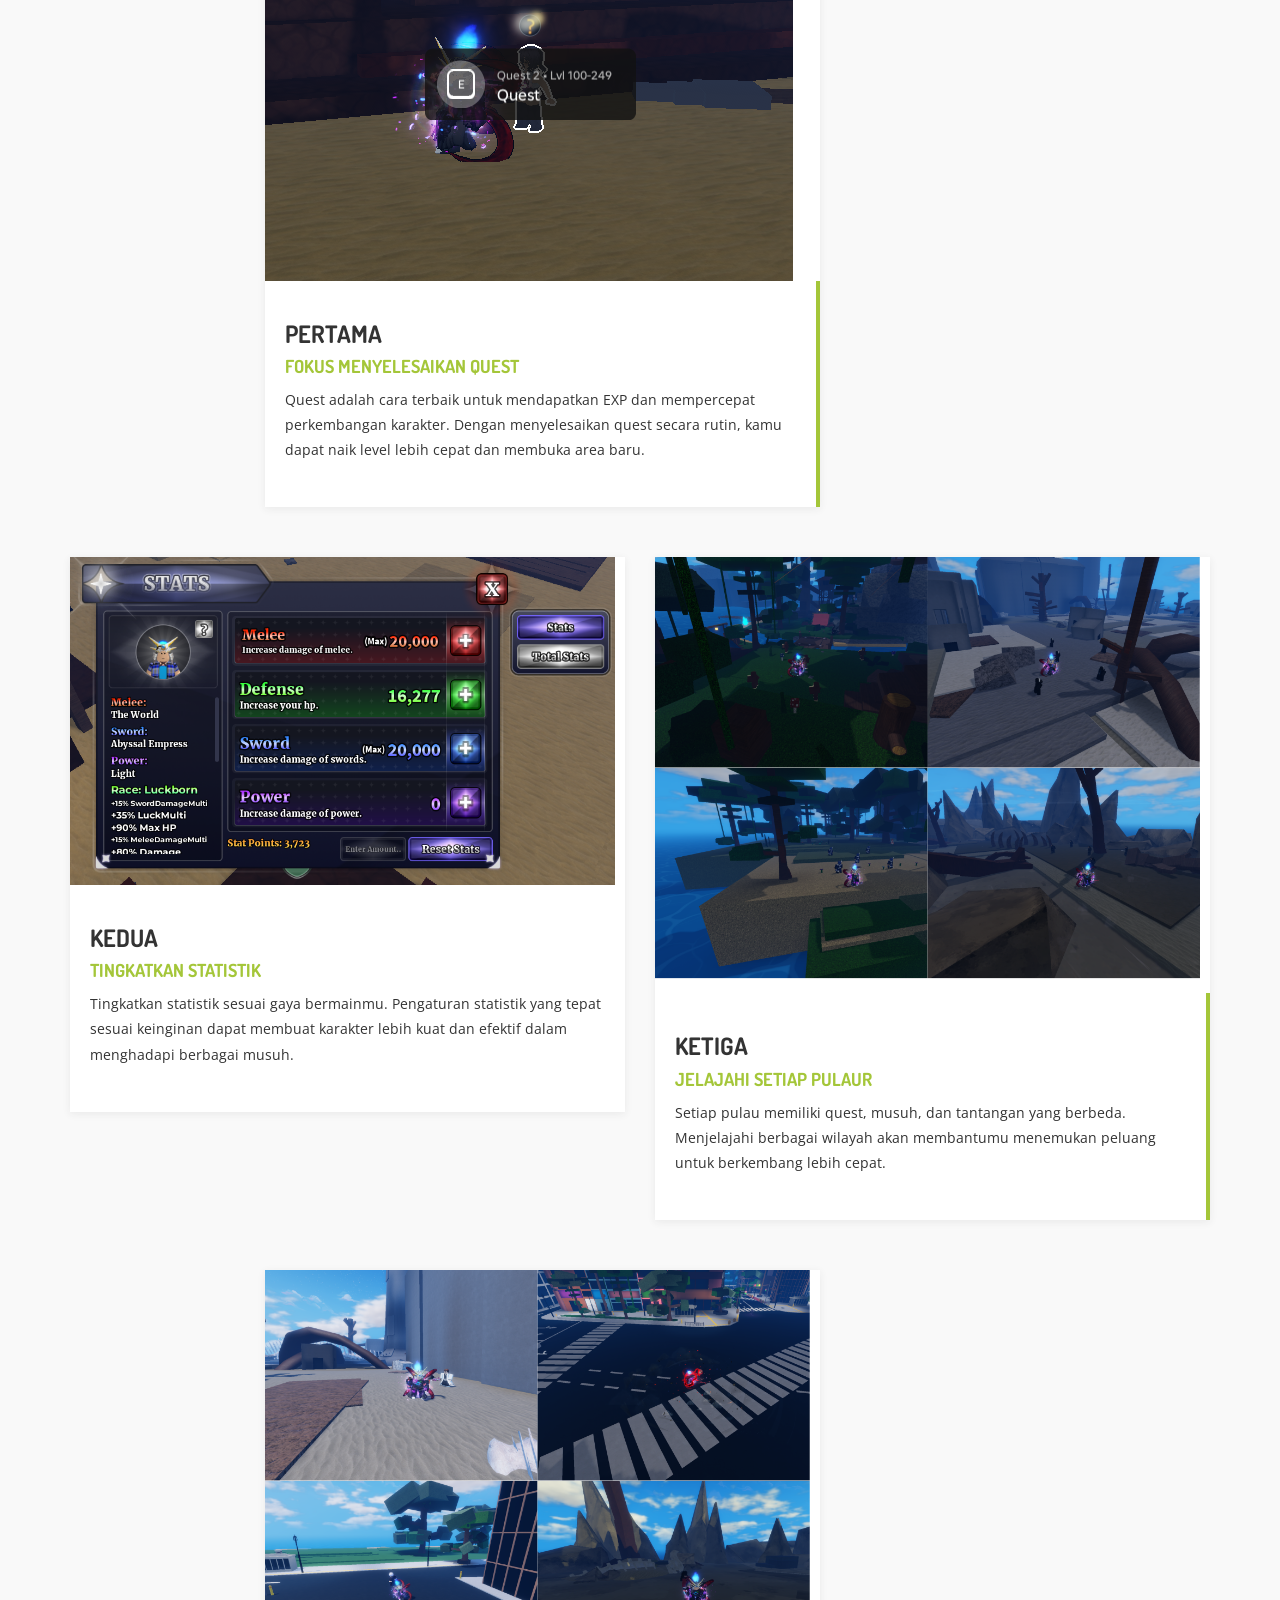
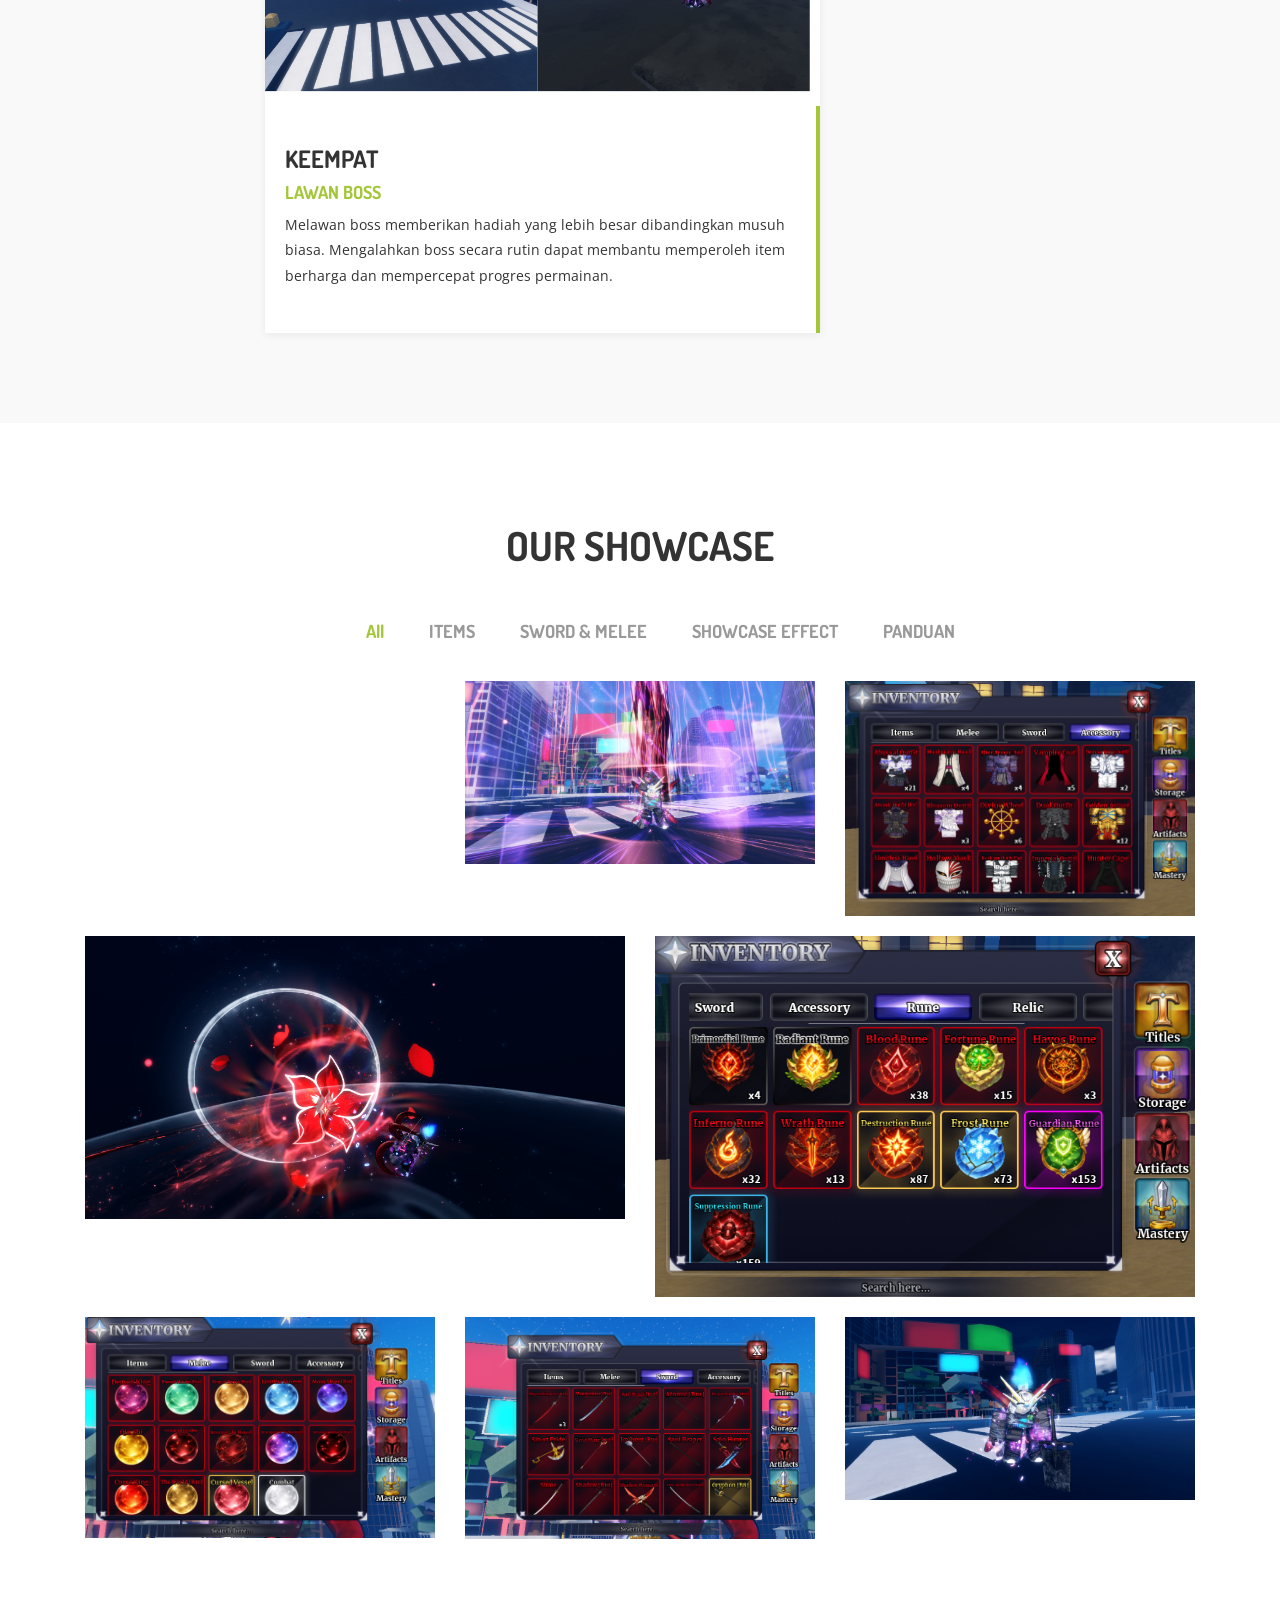
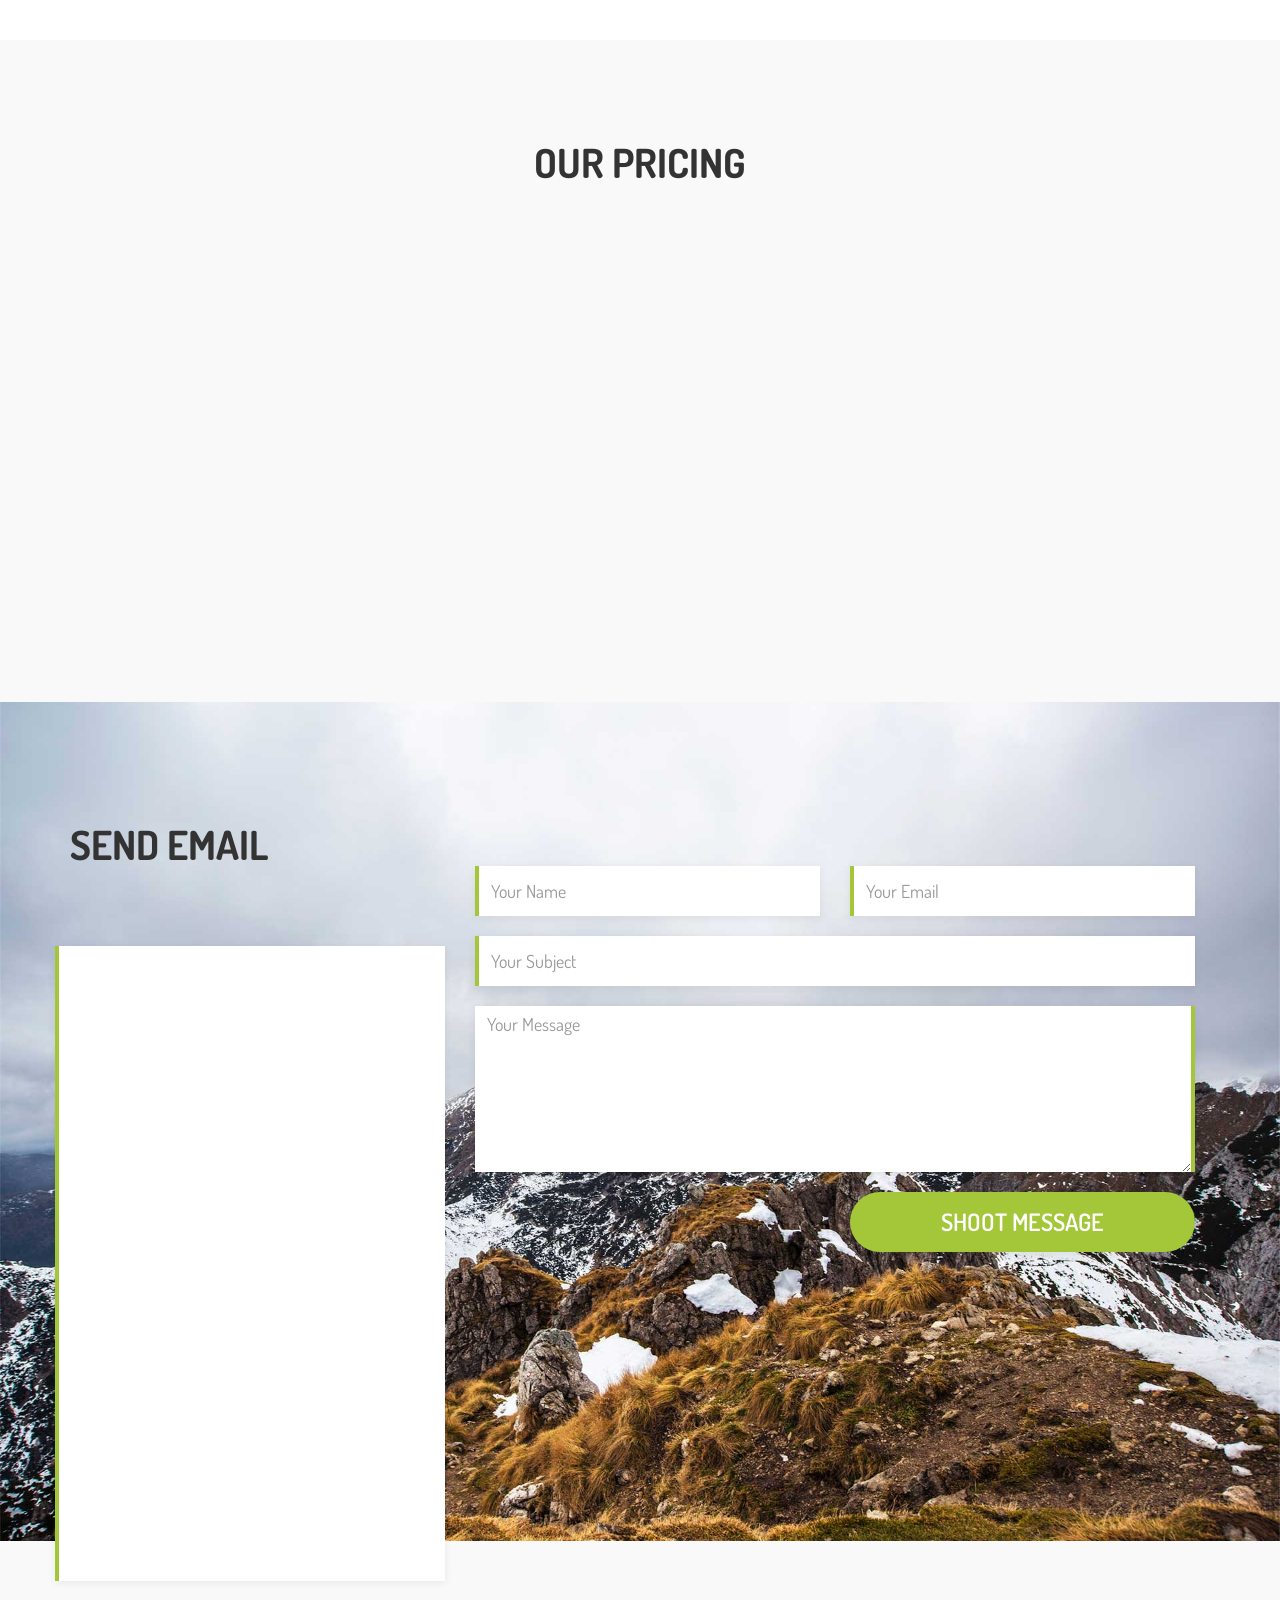
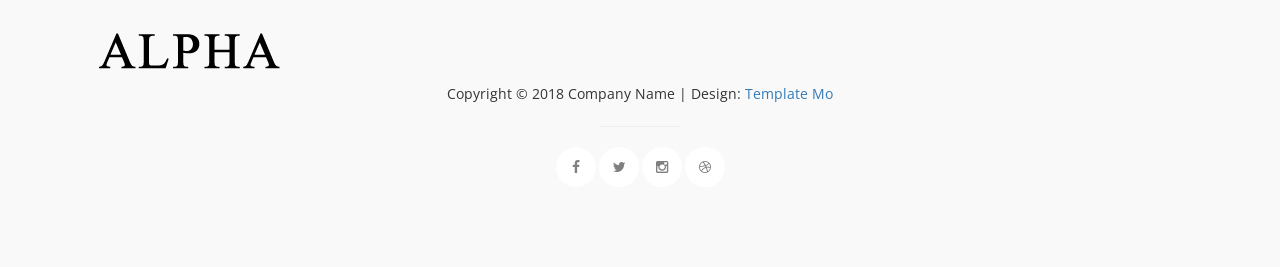
==== commit c3aac686: "Update index.html" ====
--- a/index.html
+++ b/index.html
@@ -392,7 +392,7 @@
 				<h2>Send Email</h2>
 			</div>
 			<div class="col-md-4 col-sm-5 address wow fadeInUp" data-wow-delay="0.6s">
-				<div>
+				<div class="map-container">
 					<iframe class="responsive-iframe" src="https://www.google.com/maps/embed?pb=!1m18!1m12!1m3!1d3163.536796961543!2d-122.30295212359489!3d37.54241492551003!2m3!1f0!2f0!3f0!3m2!1i1024!2i768!4f13.1!3m3!1m2!1s0x808f9f001337d9f9%3A0x24902862e2fff05c!2sRoblox%20Office%20(Station%202)!5e0!3m2!1sid!2sid!4v1780834294493!5m2!1sid!2sid" width="600" height="450" style="border:0;" allowfullscreen="" loading="lazy" referrerpolicy="no-referrer-when-downgrade"></iframe>
 				</div>		
 			</div>	
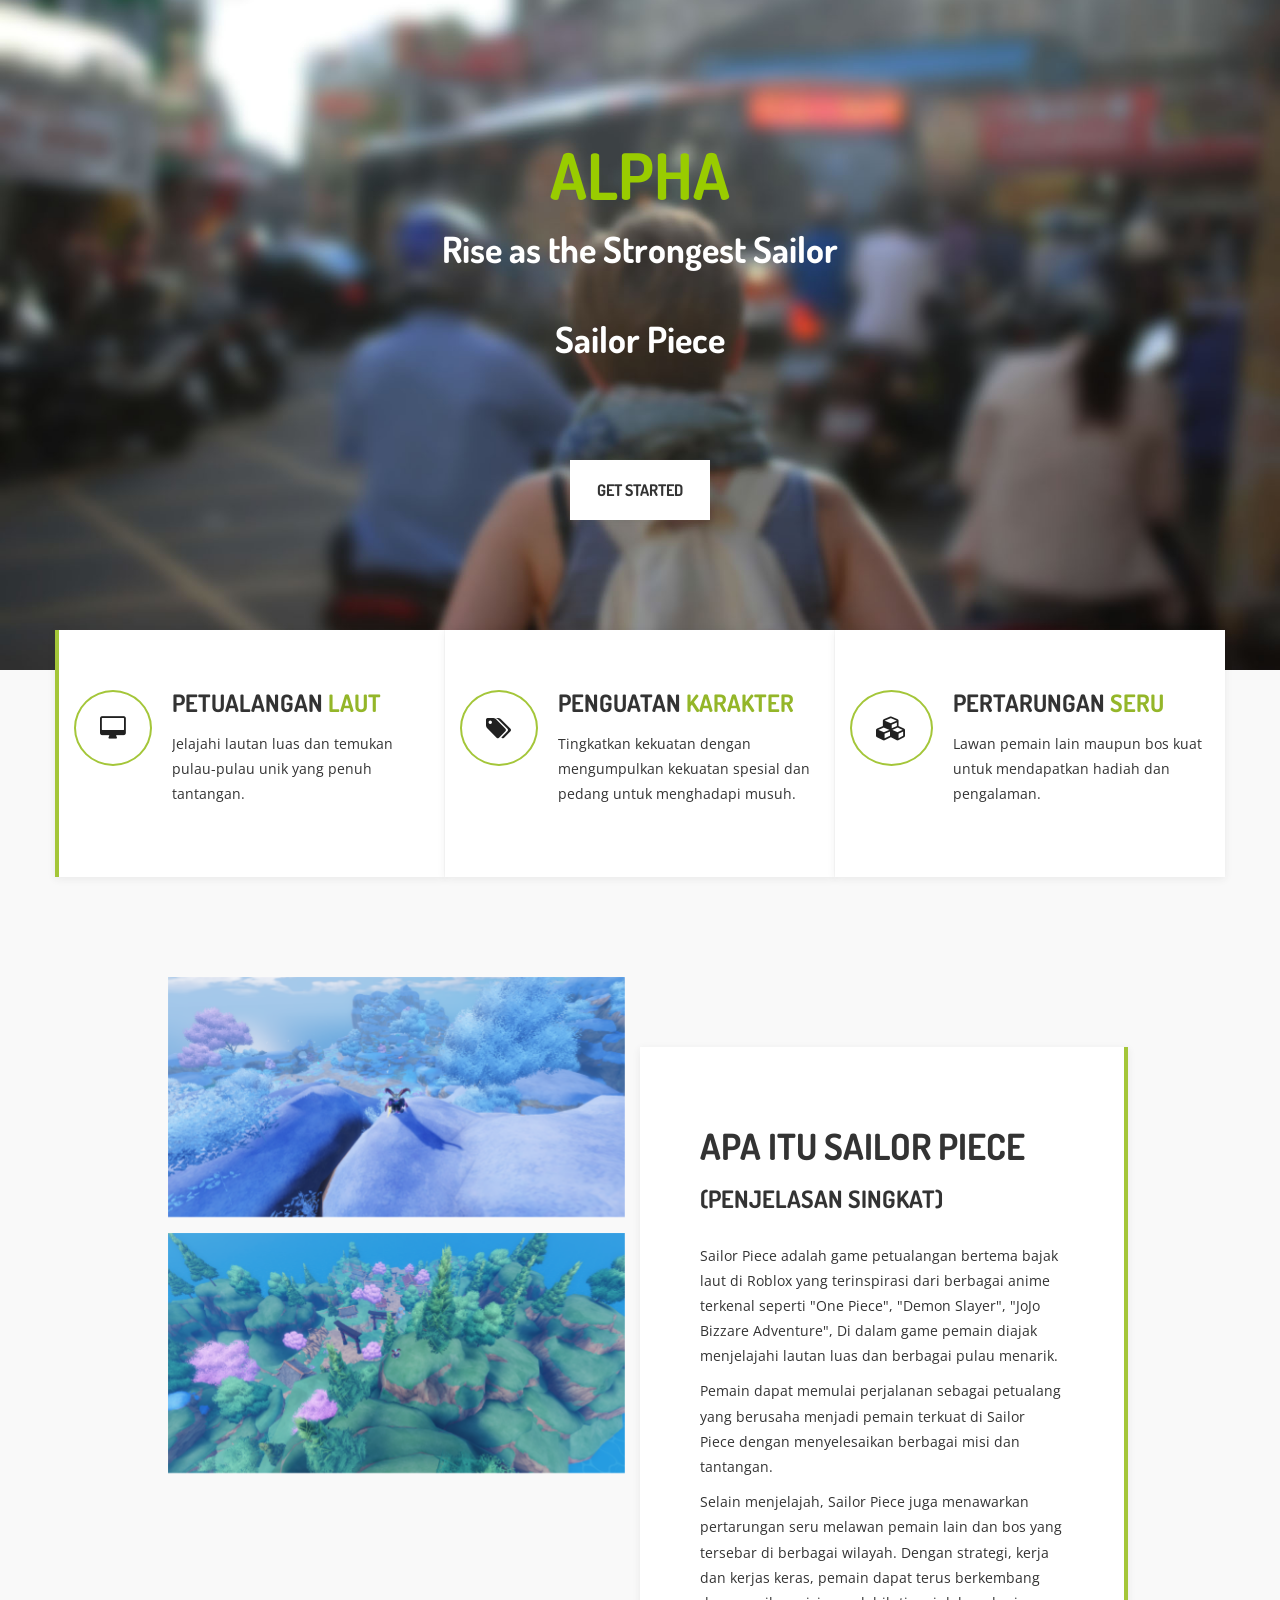
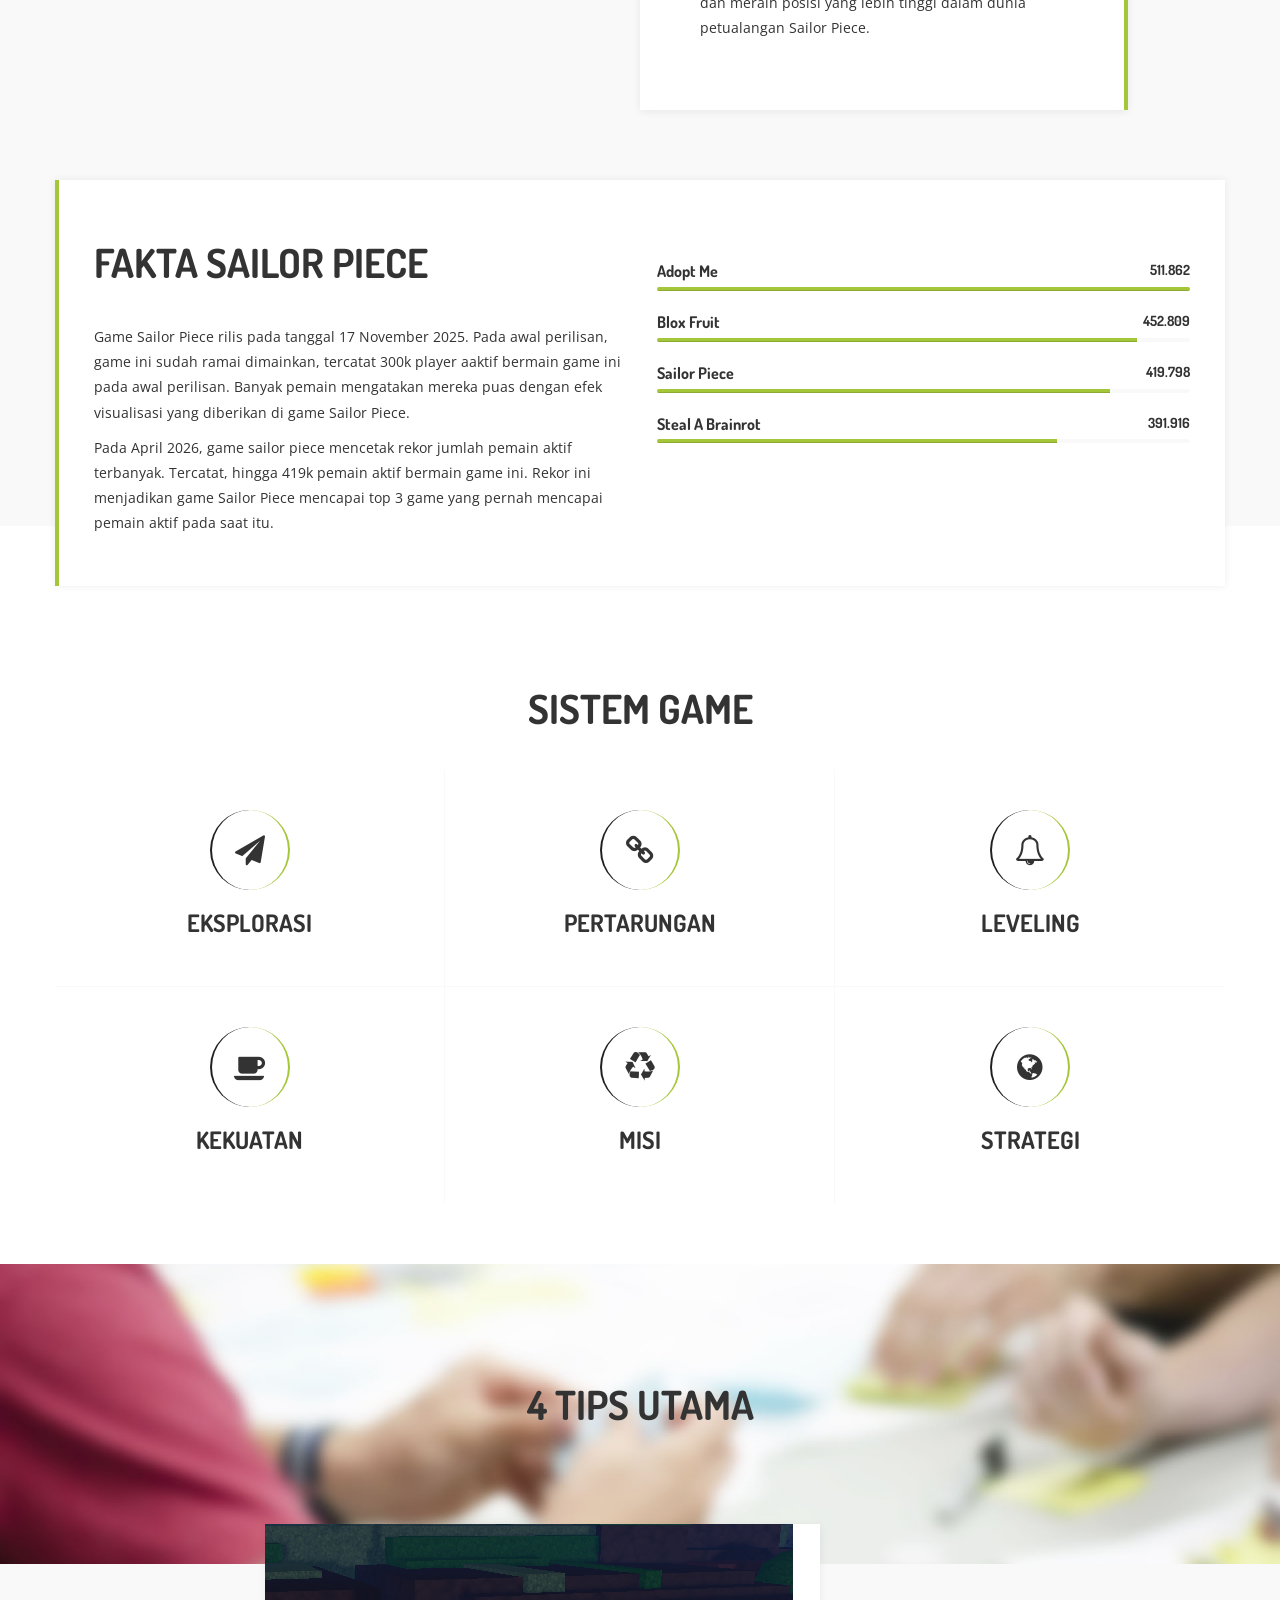
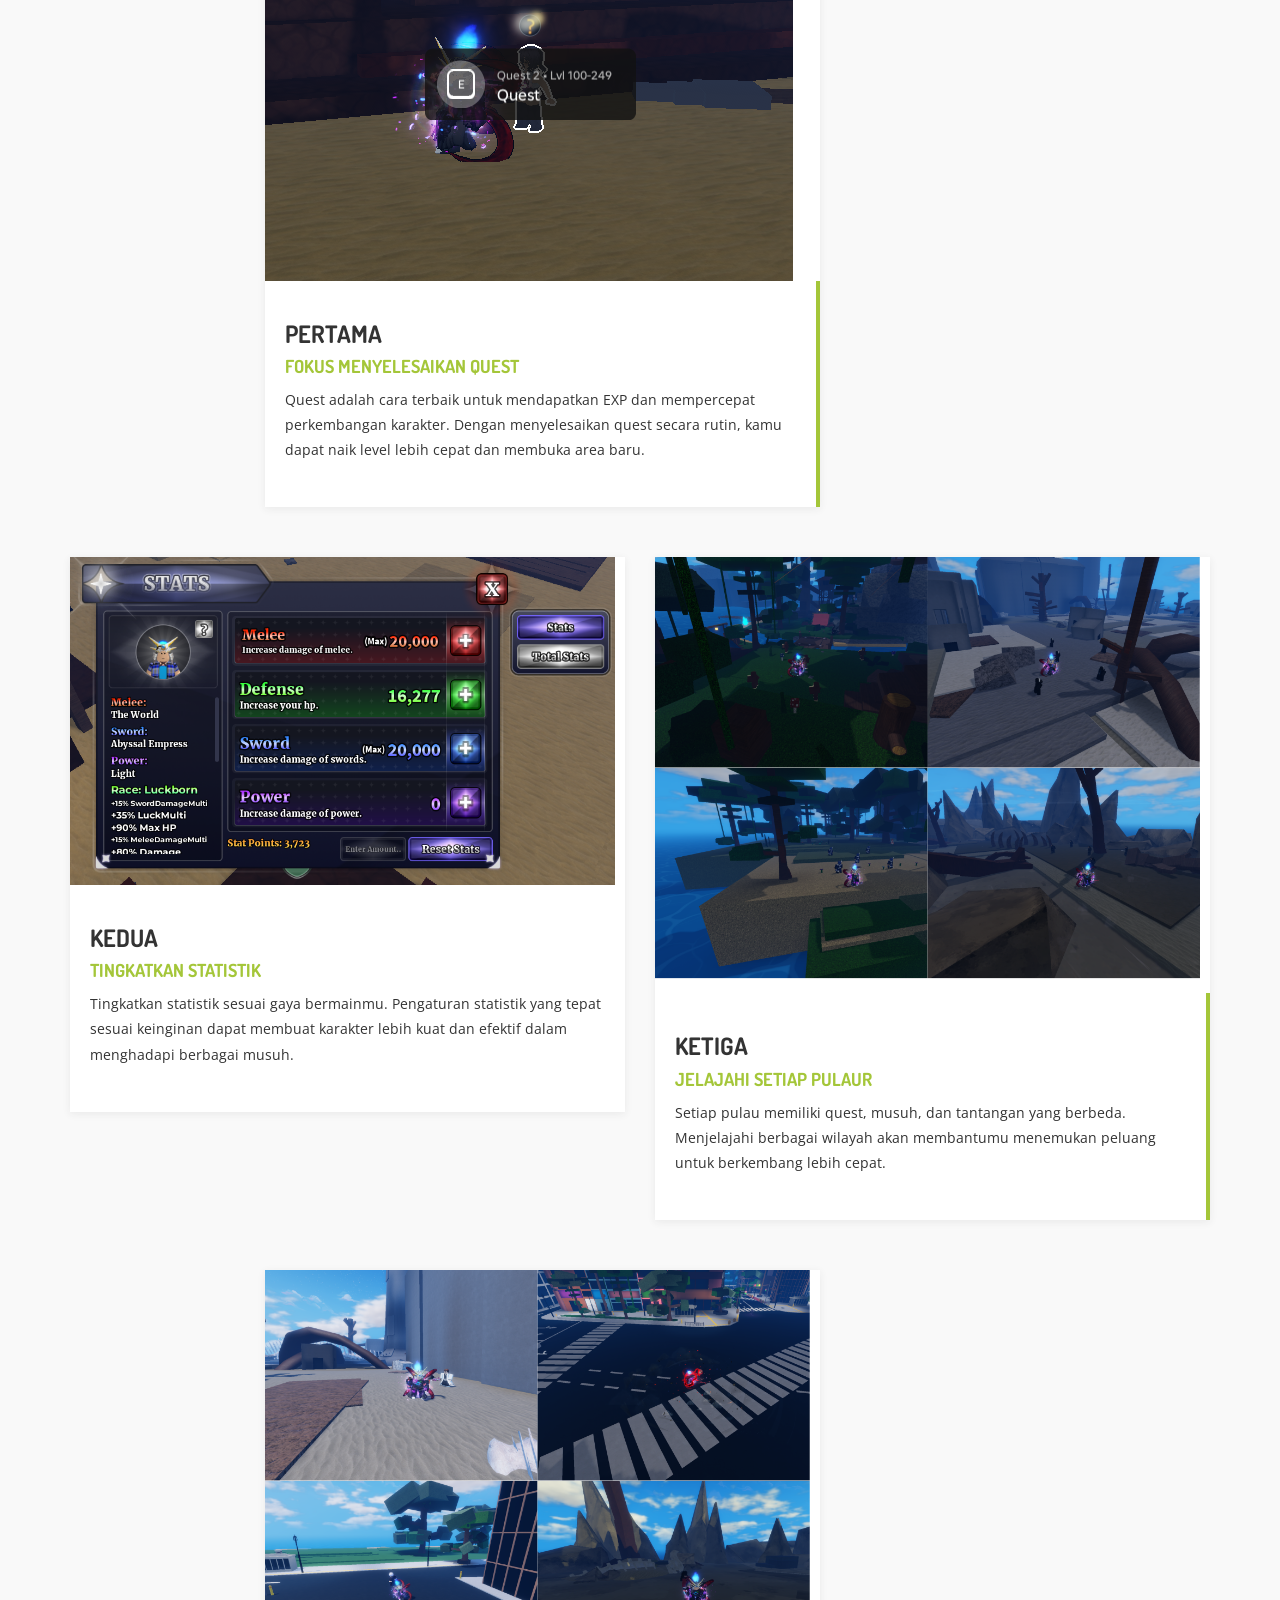
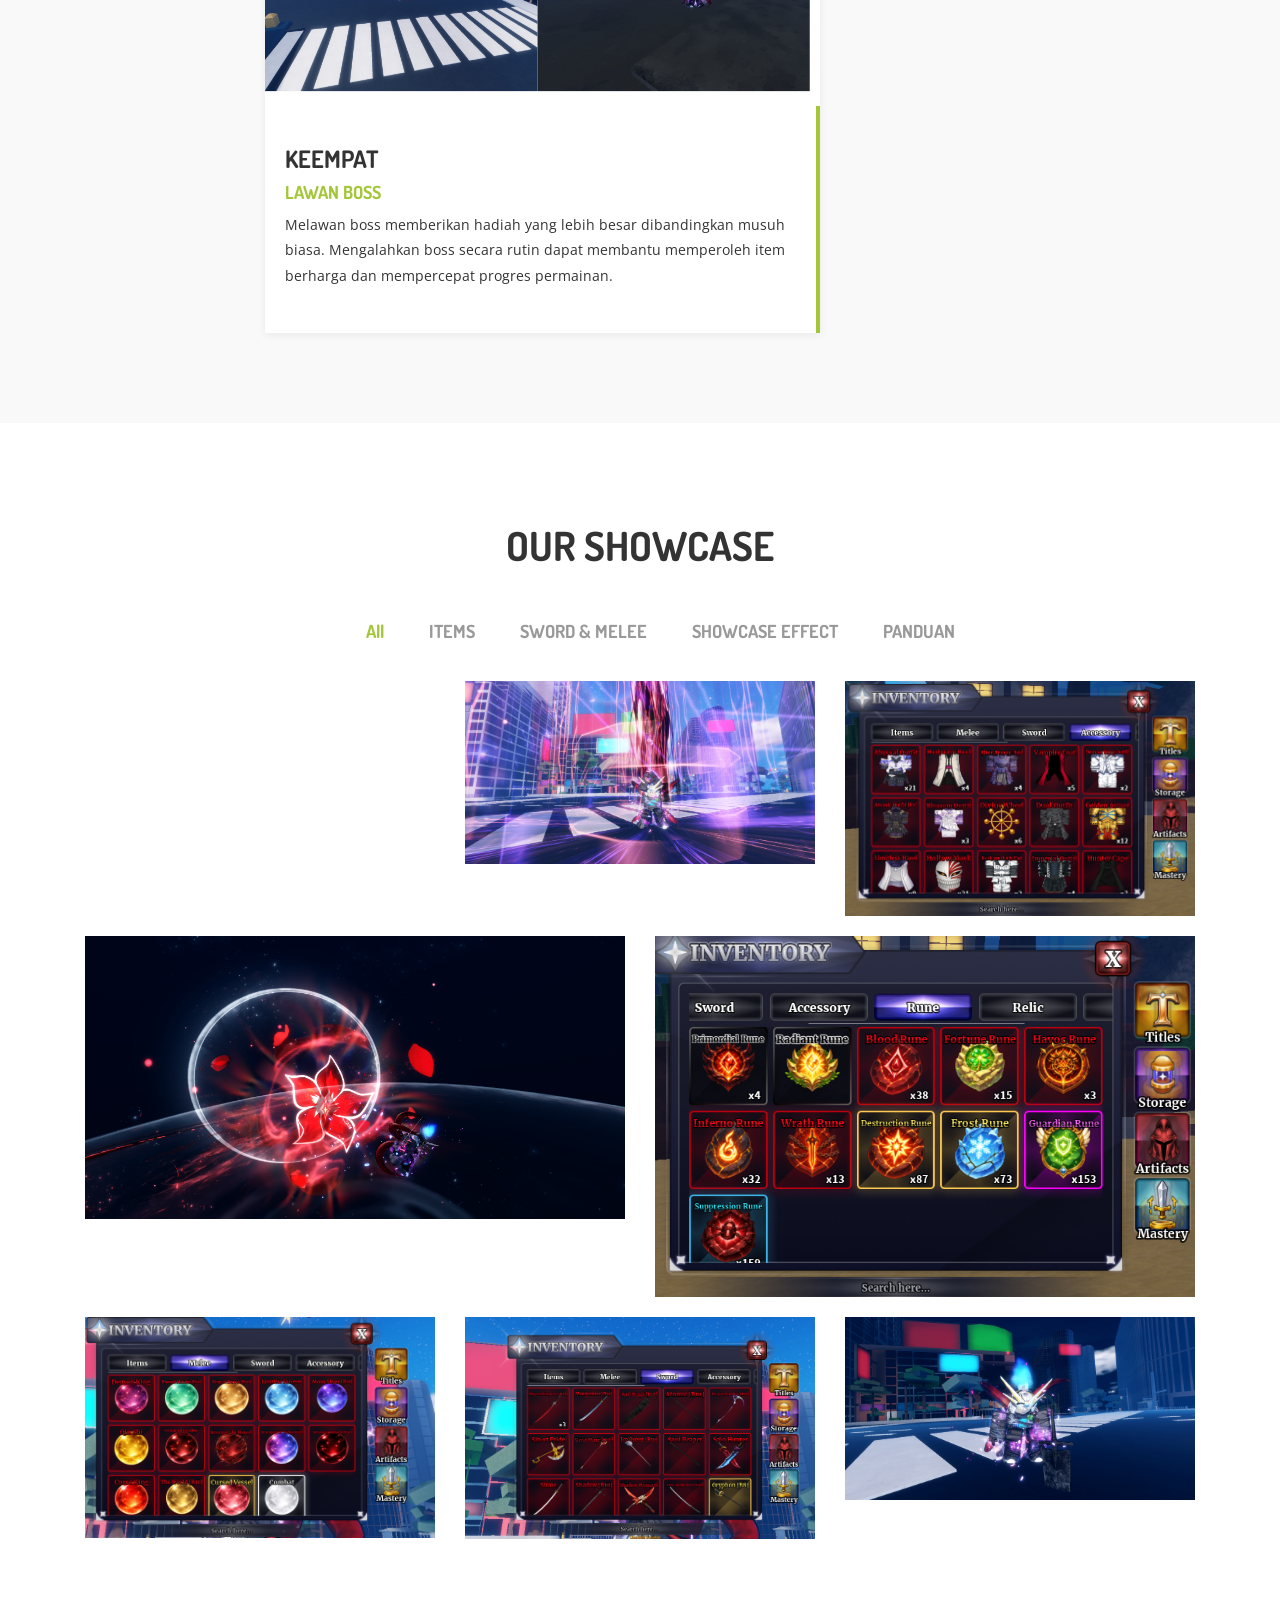
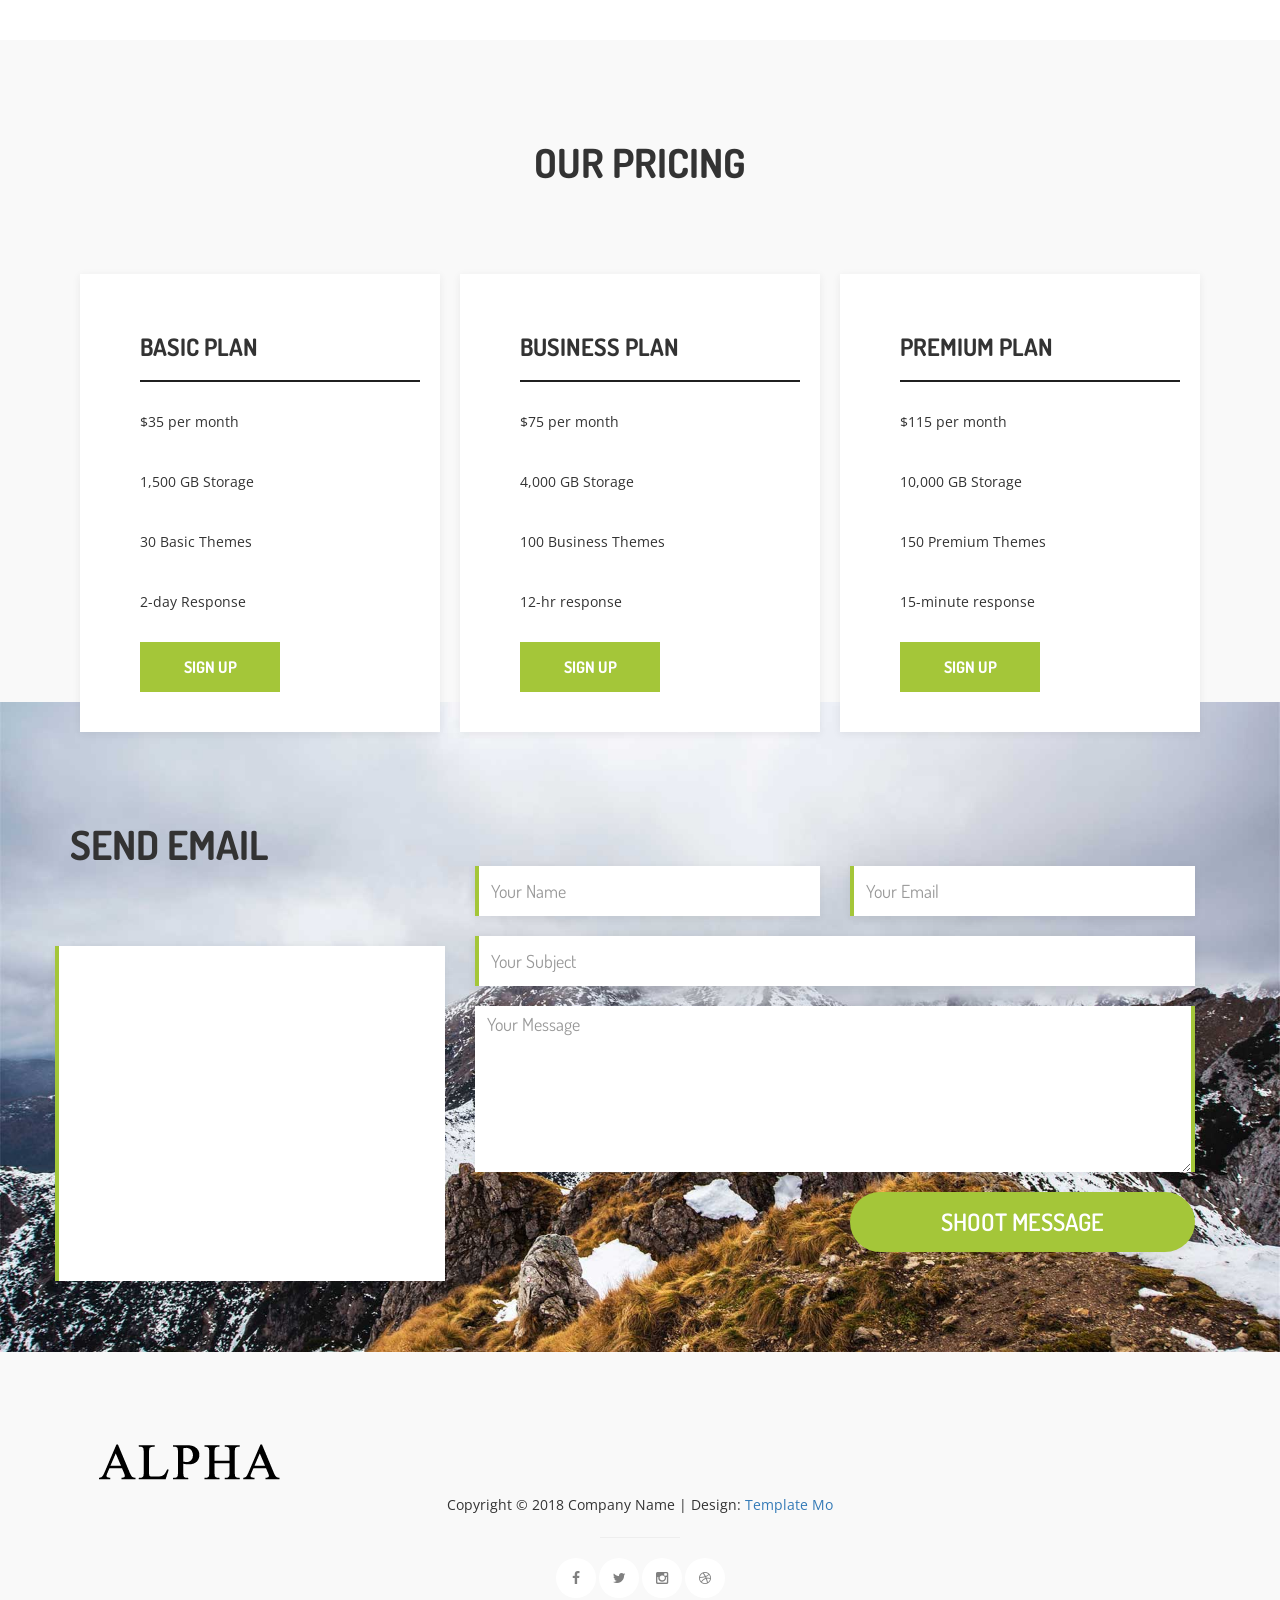
==== commit e16ea92f: "Update index.html" ====
--- a/index.html
+++ b/index.html
@@ -393,7 +393,7 @@
 			</div>
 			<div class="col-md-4 col-sm-5 address wow fadeInUp" data-wow-delay="0.6s">
 				<div class="map-container">
-					<iframe class="responsive-iframe" src="https://www.google.com/maps/embed?pb=!1m18!1m12!1m3!1d3163.536796961543!2d-122.30295212359489!3d37.54241492551003!2m3!1f0!2f0!3f0!3m2!1i1024!2i768!4f13.1!3m3!1m2!1s0x808f9f001337d9f9%3A0x24902862e2fff05c!2sRoblox%20Office%20(Station%202)!5e0!3m2!1sid!2sid!4v1780834294493!5m2!1sid!2sid" width="600" height="450" style="border:0;" allowfullscreen="" loading="lazy" referrerpolicy="no-referrer-when-downgrade"></iframe>
+					<iframe class="responsive-iframe" src="https://www.google.com/maps/embed?pb=!1m18!1m12!1m3!1d3163.536796961543!2d-122.30295212359489!3d37.54241492551003!2m3!1f0!2f0!3f0!3m2!1i1024!2i768!4f13.1!3m3!1m2!1s0x808f9f001337d9f9%3A0x24902862e2fff05c!2sRoblox%20Office%20(Station%202)!5e0!3m2!1sid!2sid!4v1780834294493!5m2!1sid!2sid" style="border:0;" allowfullscreen="" loading="lazy" referrerpolicy="no-referrer-when-downgrade"></iframe>
 				</div>		
 			</div>	
 			<div class="col-md-8 col-sm-7 contact-form wow fadeInRight" data-wow-delay="0.9s">
--- a/css/templatemo-style.css
+++ b/css/templatemo-style.css
@@ -655,4 +655,21 @@
 .nav-cta:hover {
     background: #8cab2e;
 }
+
+.map-container (
+  position: relative;
+  width: 100%;
+  padding-bottom: 56.25%;
+  height: 0;
+  overflow: hidden;
+)
+
+.map-container iframe (
+  position: absolute;
+  top: 0;
+  left: 0;
+  width: 100%;
+  height: 100%;
+  border: 0;
+)
  
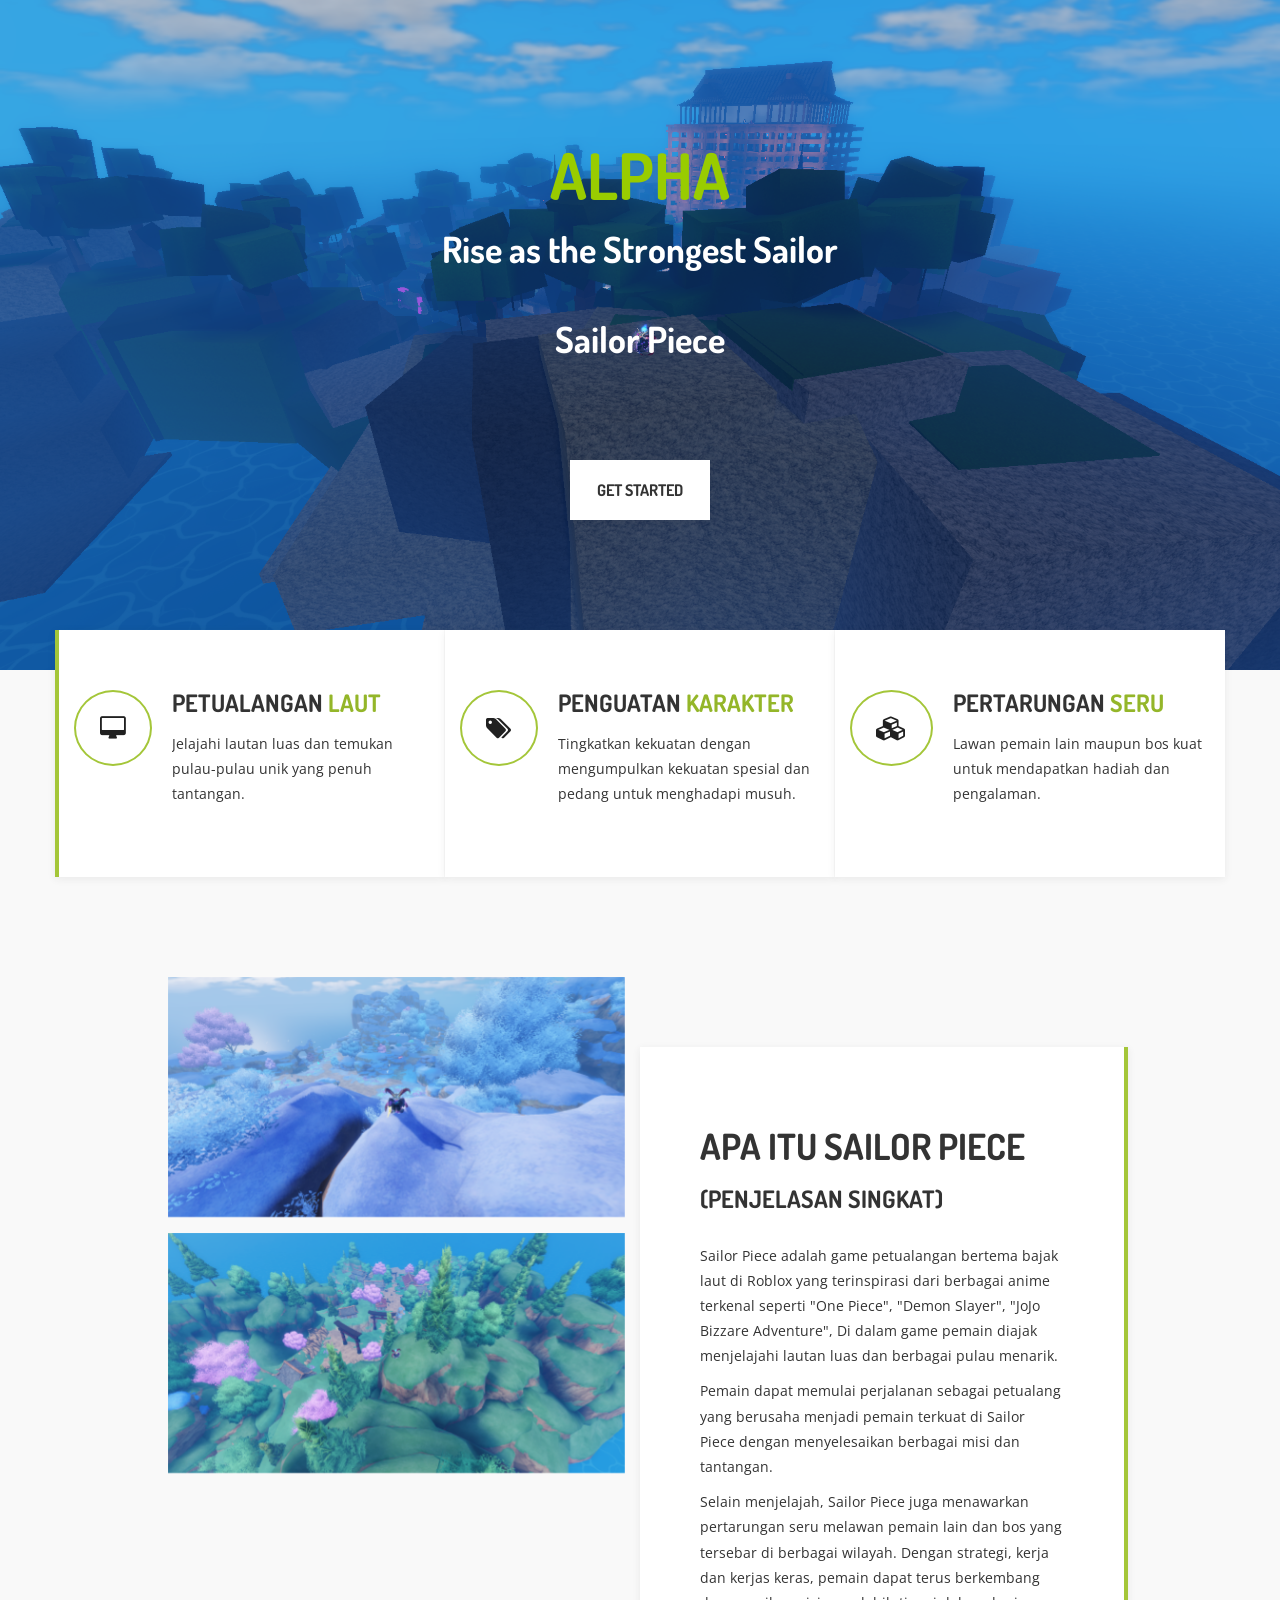
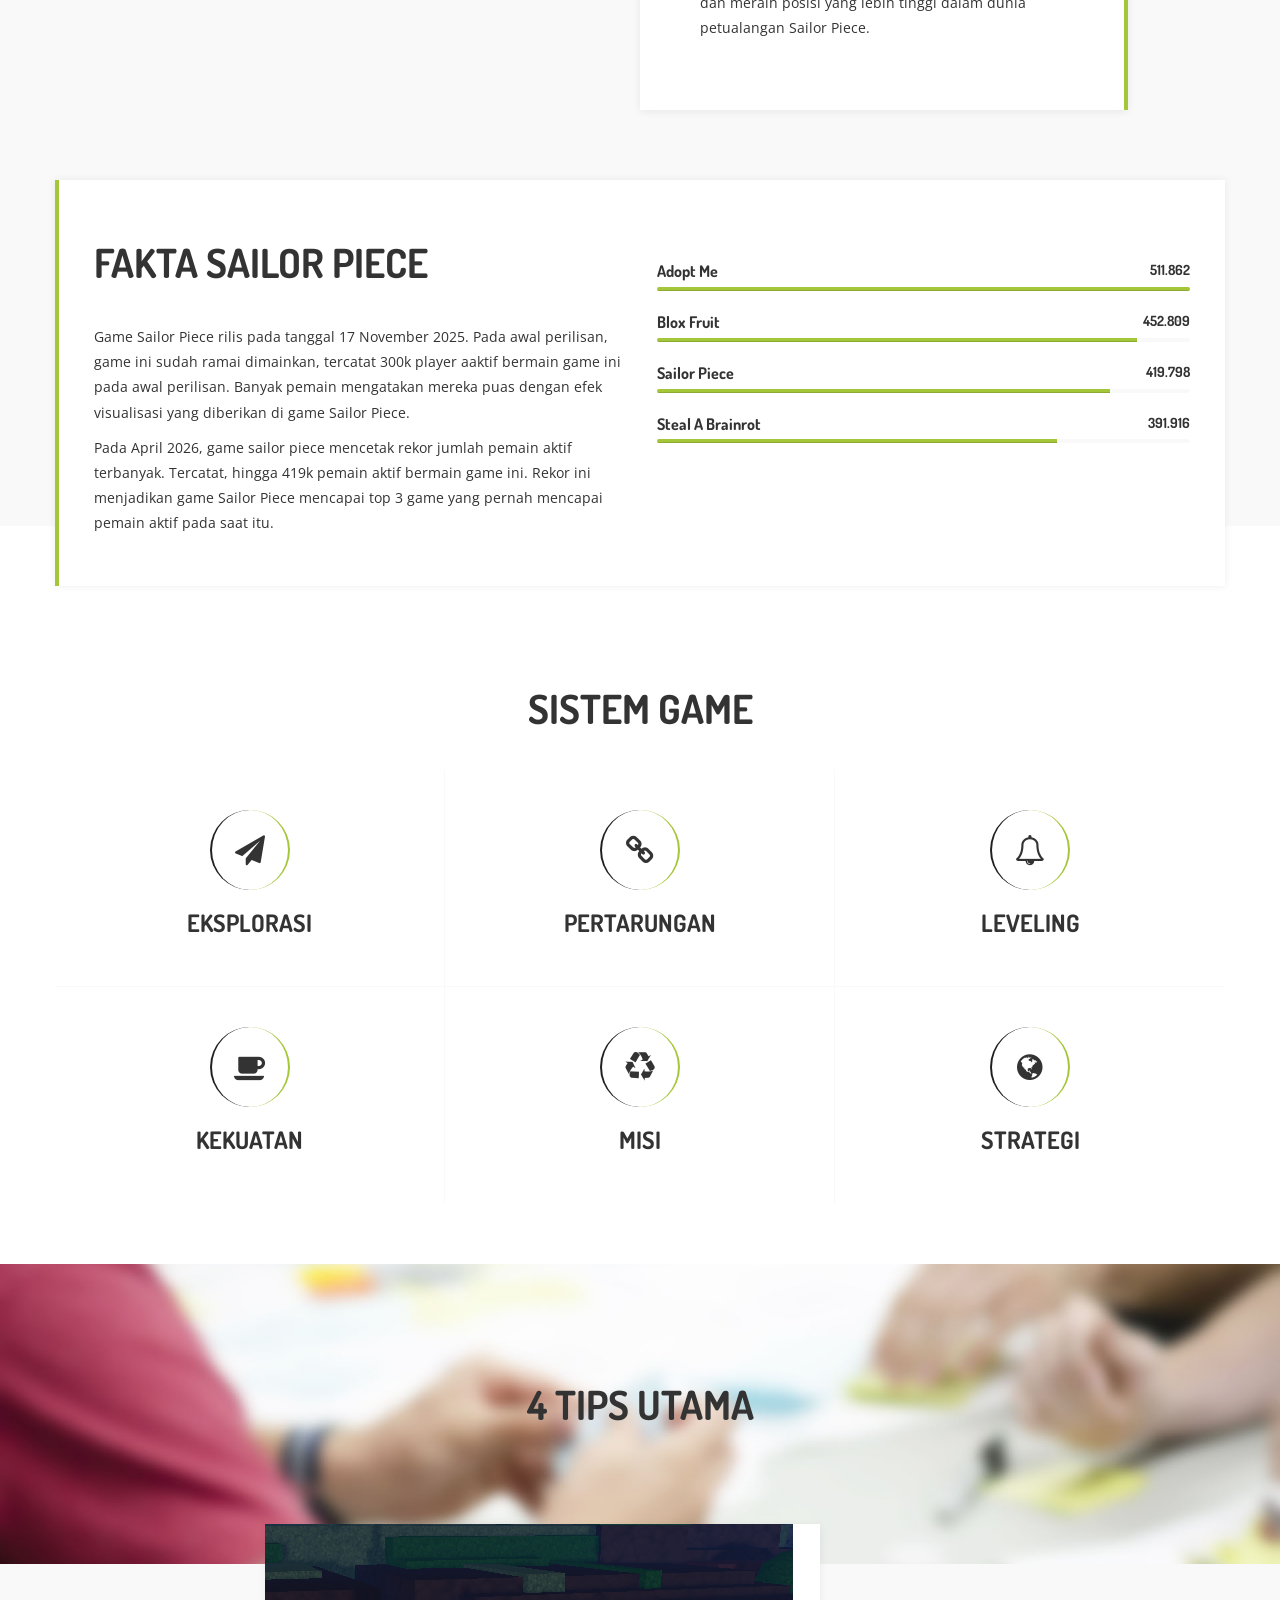
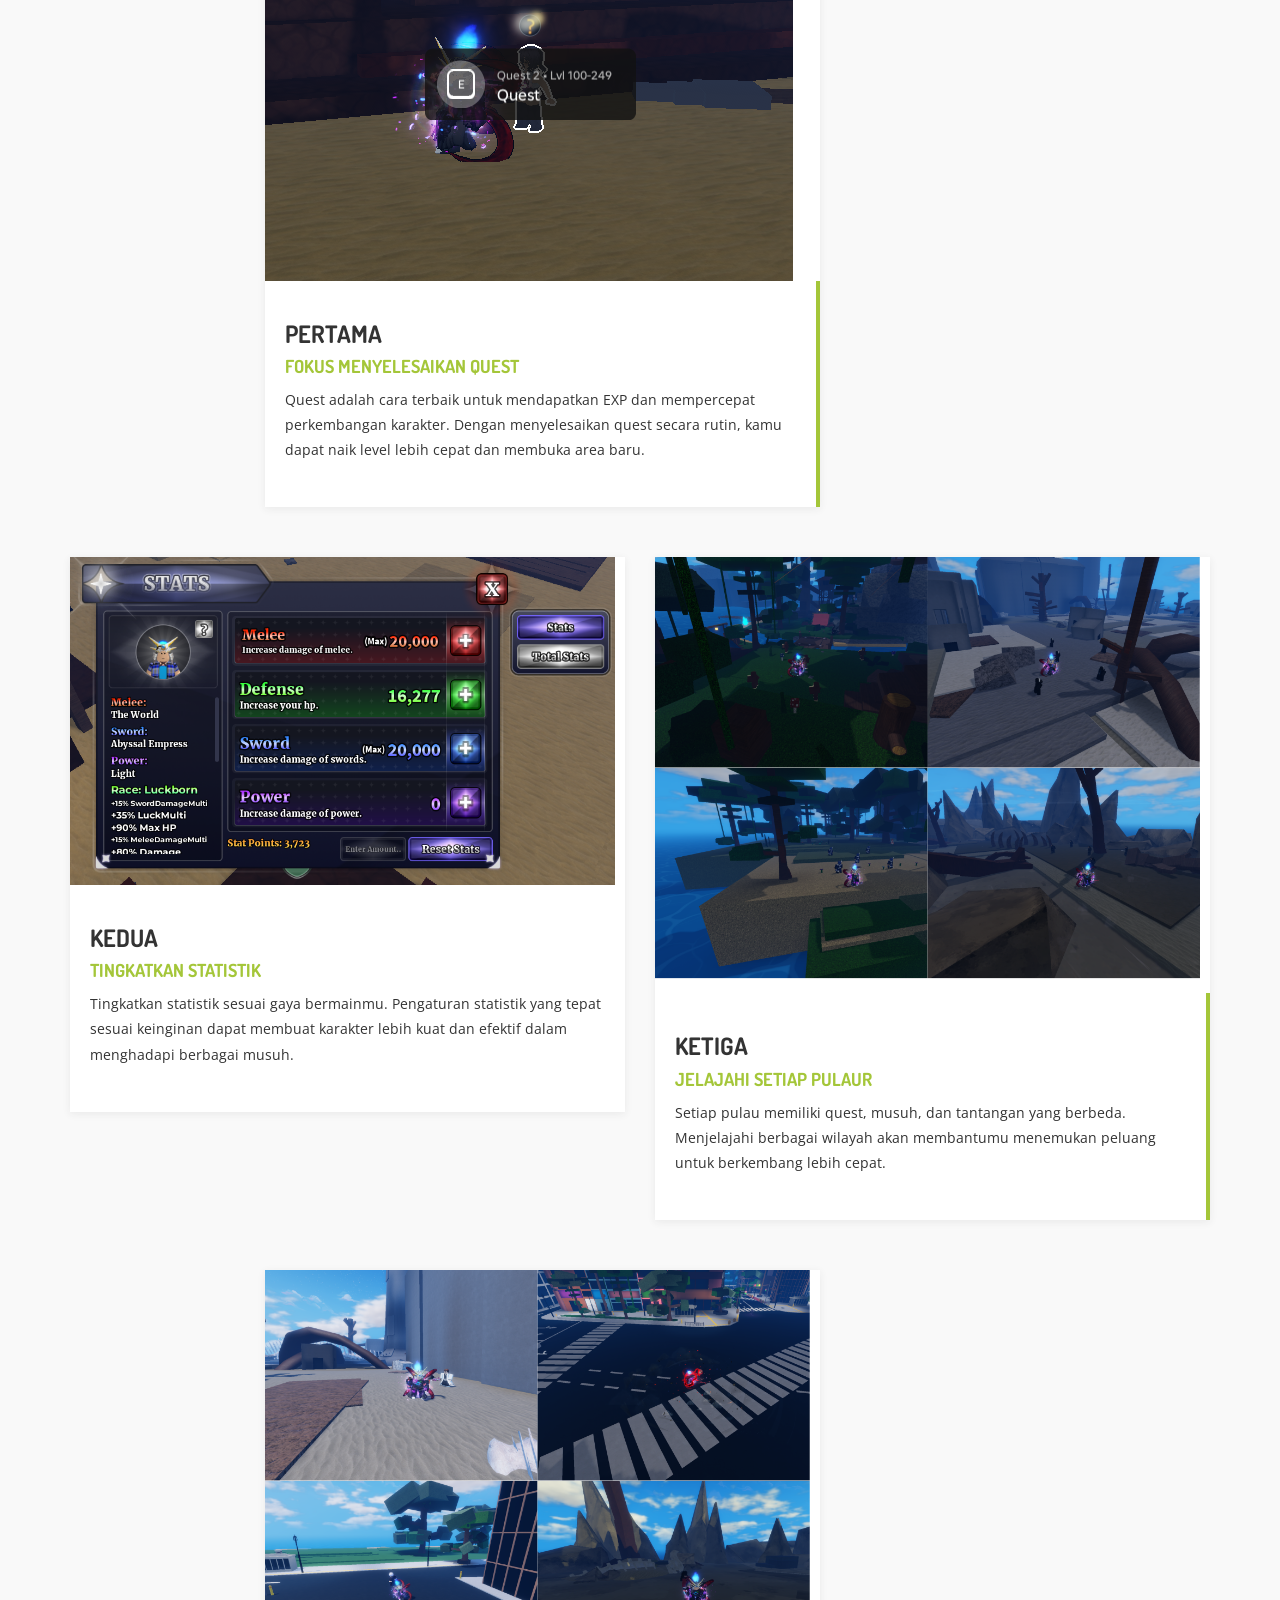
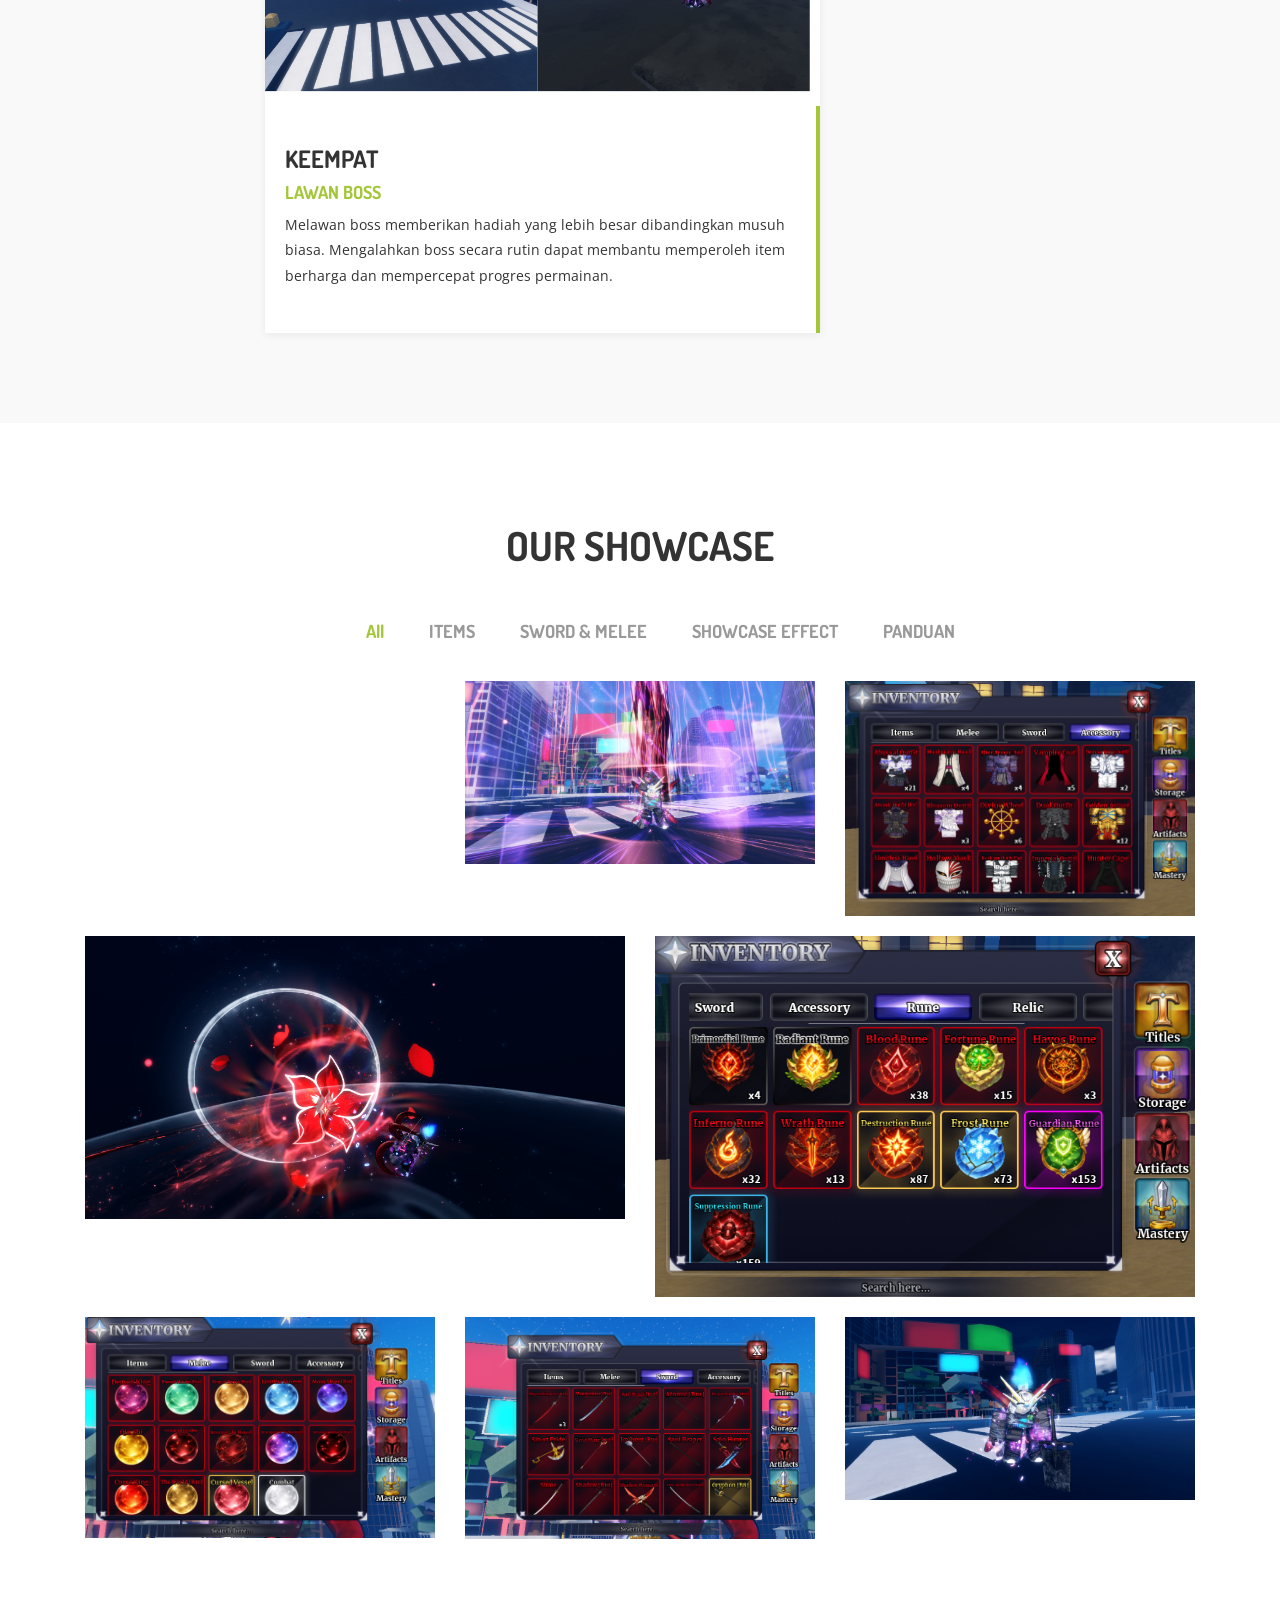
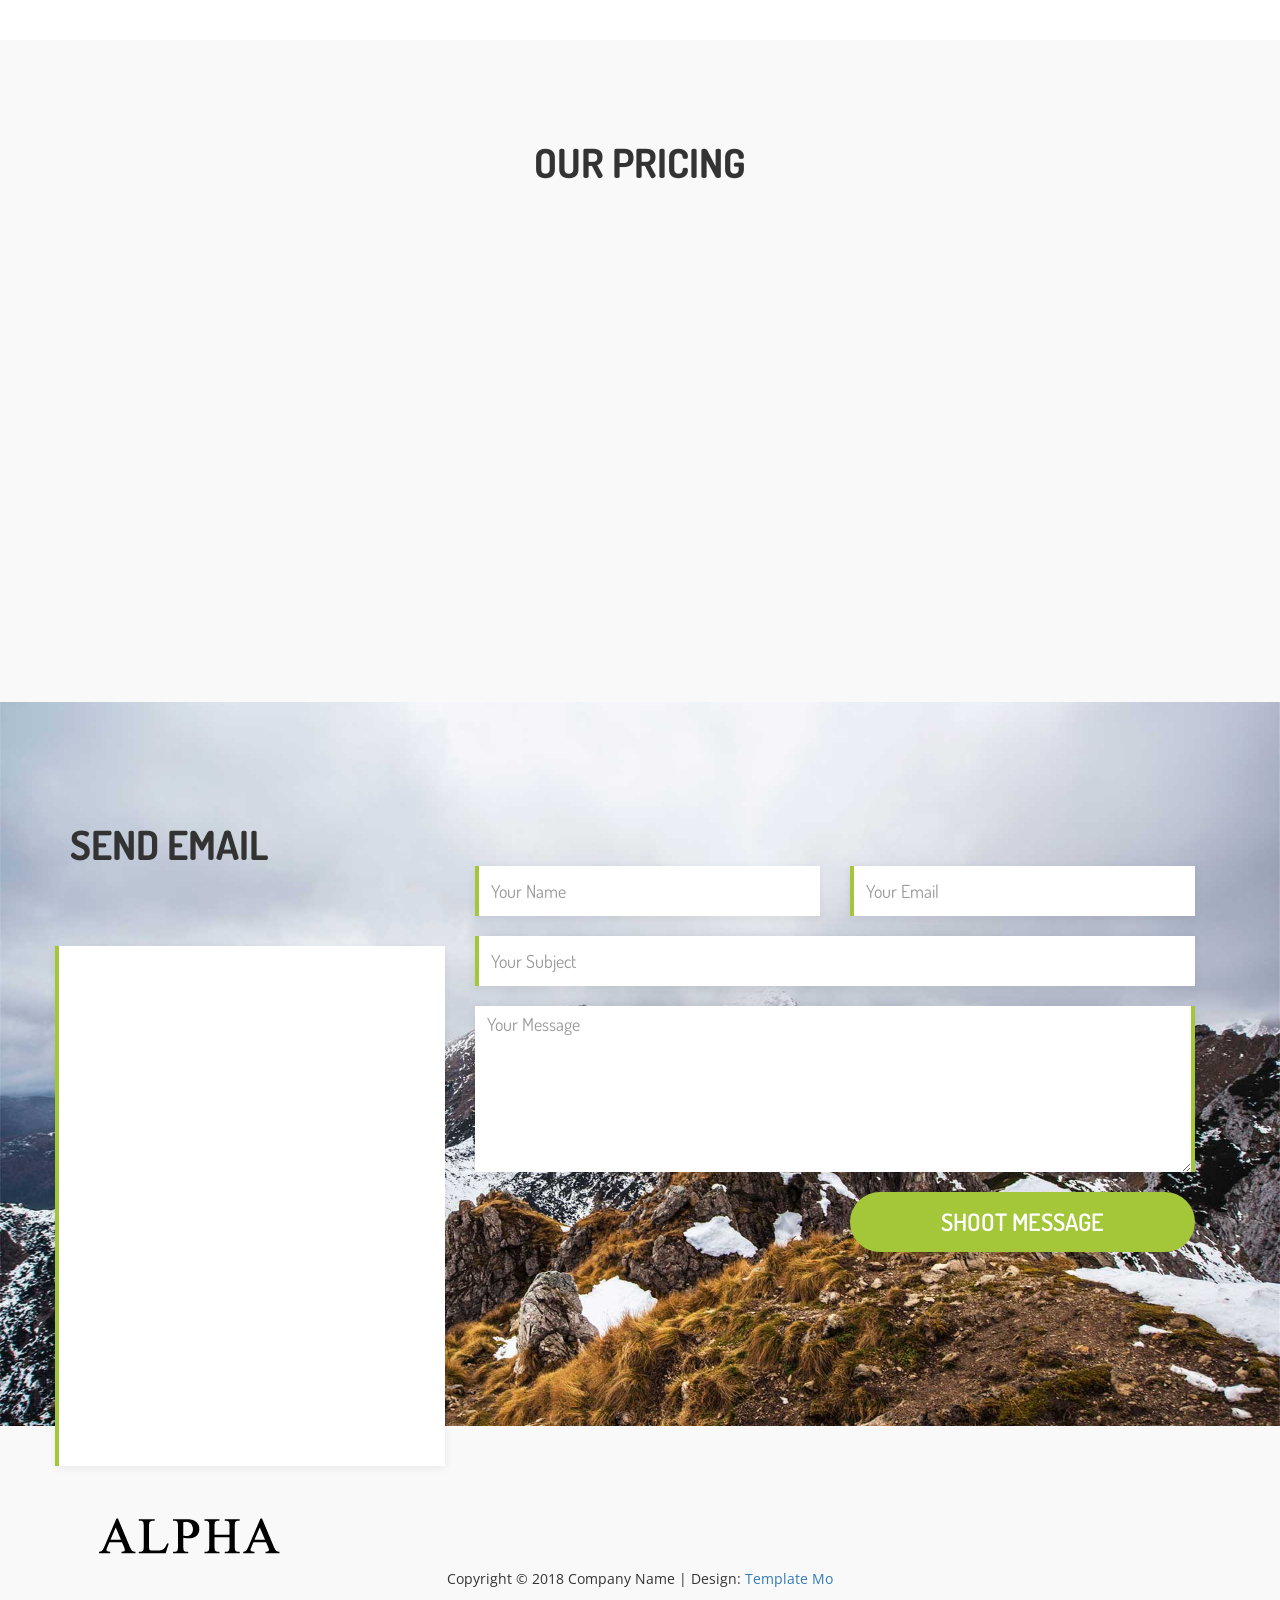
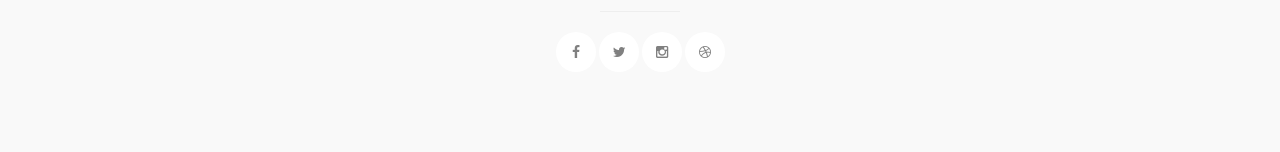
==== commit 74e34dd0: "Update index.html" ====
--- a/index.html
+++ b/index.html
@@ -7,7 +7,7 @@
 	<meta name="keywords" content="">
 	<meta name="description" content="">
 	<!-- site title -->
-	<title>Alpha - Free Business HTML CSS Template</title>
+	<title>Alpha - Sailor Piece Website</title>
 	<!-- Stylesheets css comes here -->
 	<link rel="stylesheet" href="css/bootstrap.min.css">
 	<link rel="stylesheet" href="css/animate.min.css">
--- a/css/templatemo-style.css
+++ b/css/templatemo-style.css
@@ -154,7 +154,7 @@
 
 /* home section */  
 .tm-home {
-  background: url('../images/home-bg.jpg') no-repeat center center;
+  background: url('../images/2703074454_77747658251236_1780831337703.png') no-repeat center center;
   background-size: cover;
   color: #ffffff;
   text-align: center;
@@ -444,12 +444,12 @@
   background: #ffffff;
   -webkit-box-shadow: 0 2px 8px 0 rgba(50, 50, 50, 0.08);
           box-shadow: 0 2px 8px 0 rgba(50, 50, 50, 0.08);
-  border-left: 4px solid #a4c639;
-  padding-top: 60px;
-  padding-left: 60px;
-  padding-bottom: 120px;
+  border-left: 4px solid #a4c639;;
+  padding: 0;
   position: relative;
   top: 40px;
+  overflow: hiiden;
+  
 }
 .tm-contact .contact-form {
   padding-bottom: 40px;
@@ -656,20 +656,15 @@
     background: #8cab2e;
 }
 
-.map-container (
-  position: relative;
-  width: 100%;
-  padding-bottom: 56.25%;
-  height: 0;
-  overflow: hidden;
-)
-
-.map-container iframe (
-  position: absolute;
-  top: 0;
-  left: 0;
-  width: 100%;
-  height: 100%;
-  border: 0;
-)
- 
+.map-container{
+    width: 100%;
+    height: 520px; 
+    background: #fff;
+}
+
+.responsive-iframe{
+    width: 100%;
+    height: 100%;
+    border: 0;
+    display: block;
+}
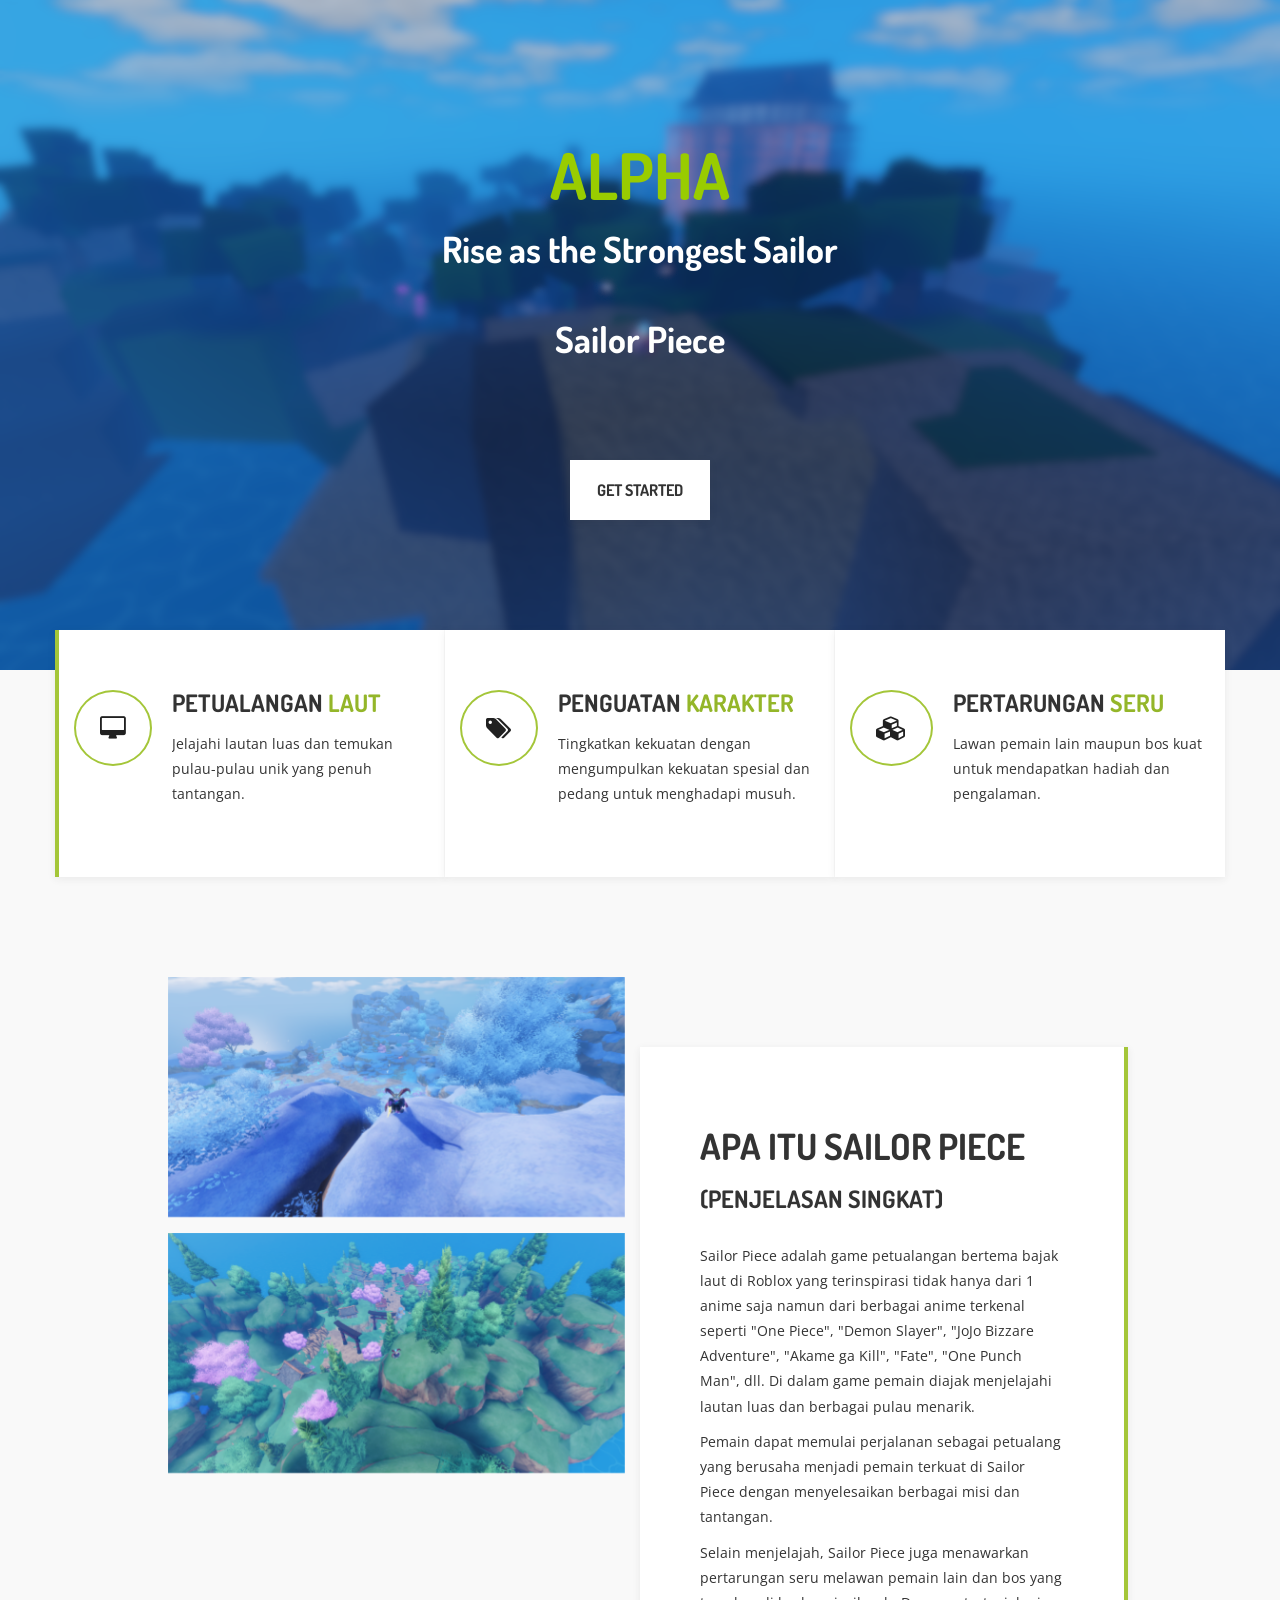
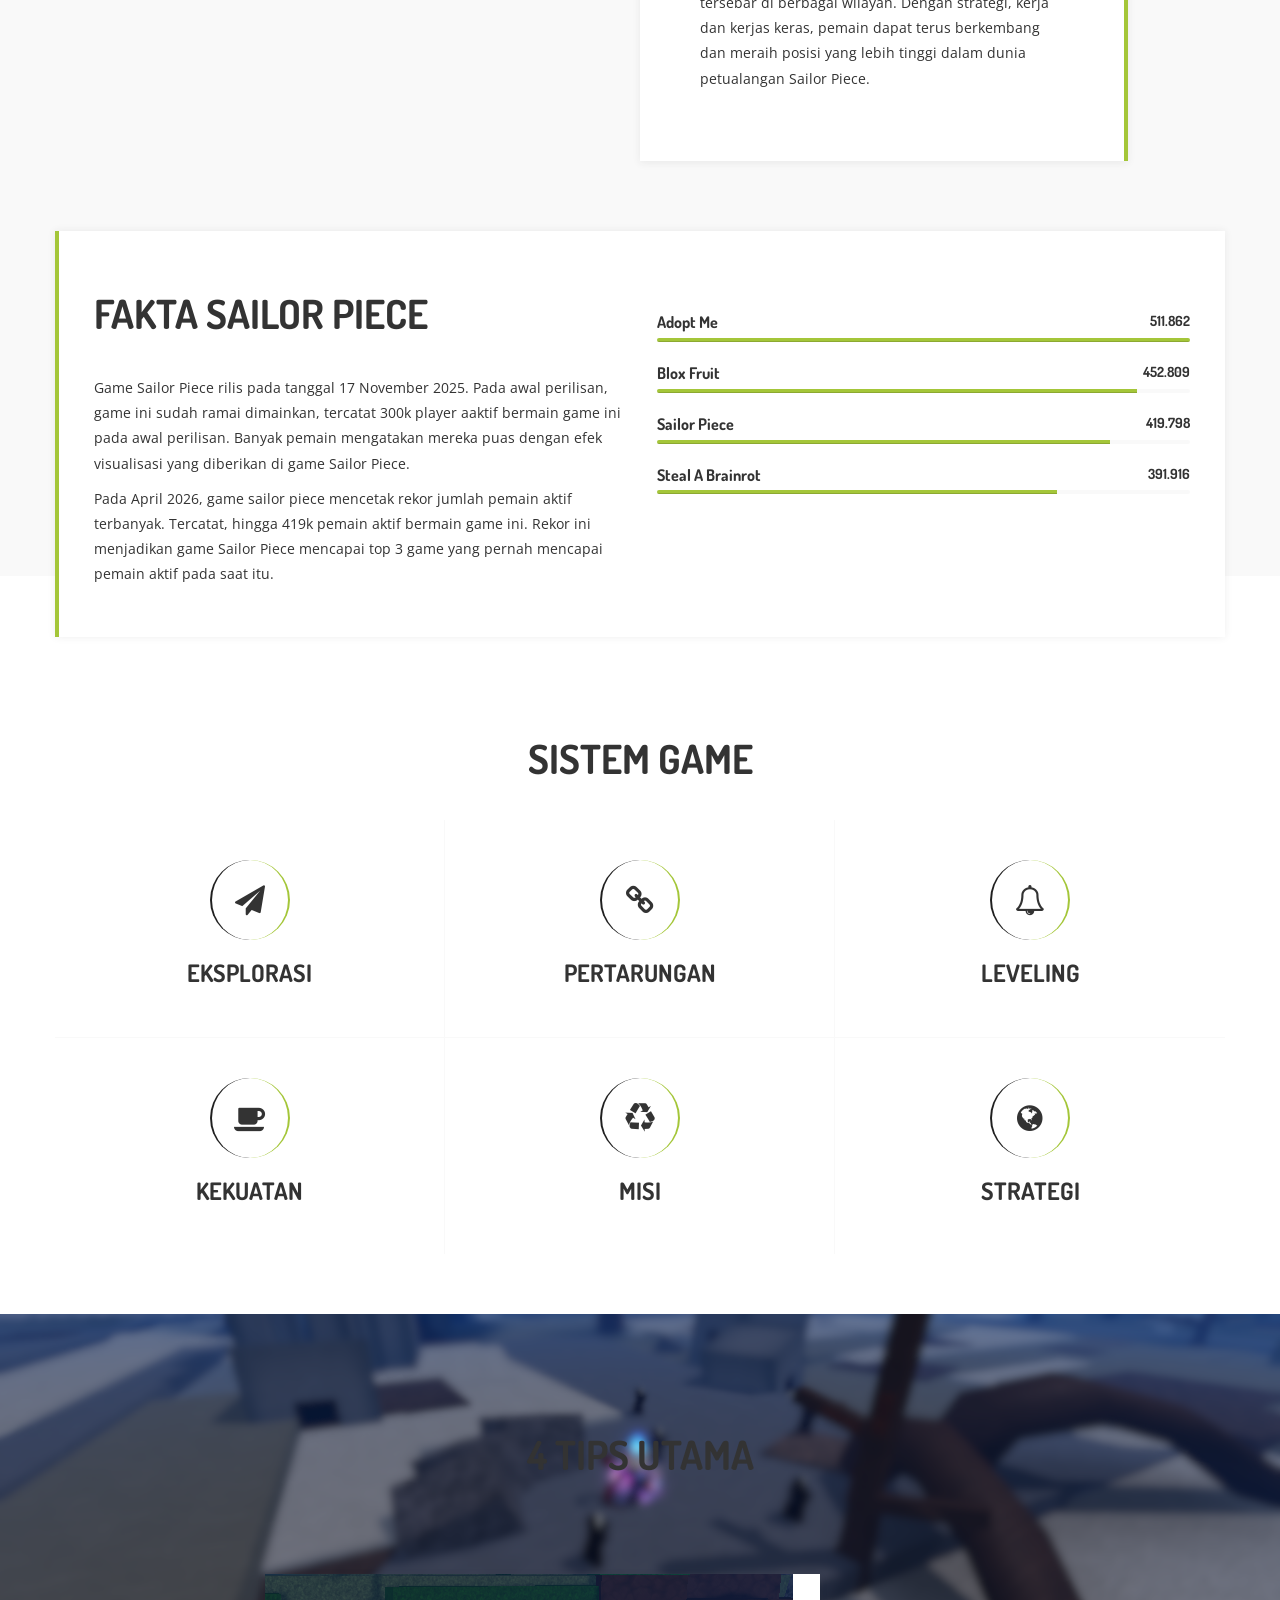
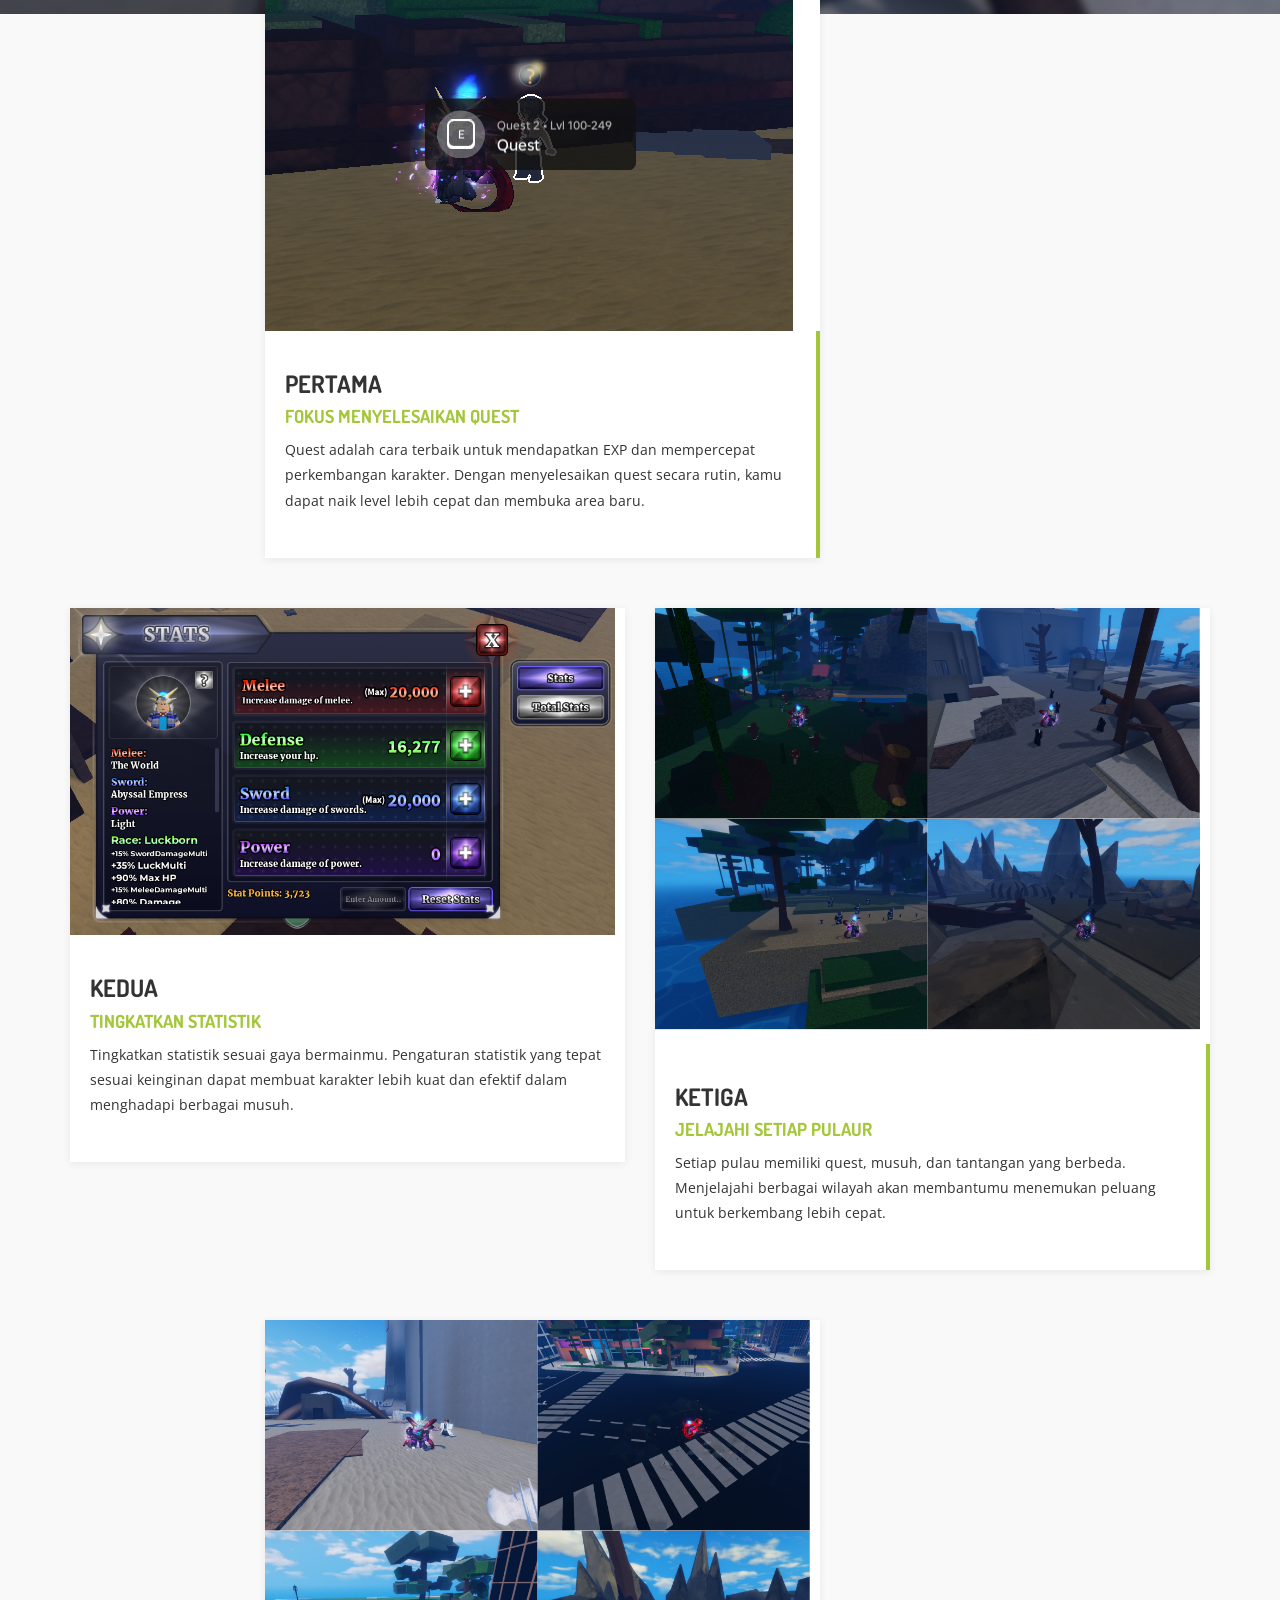
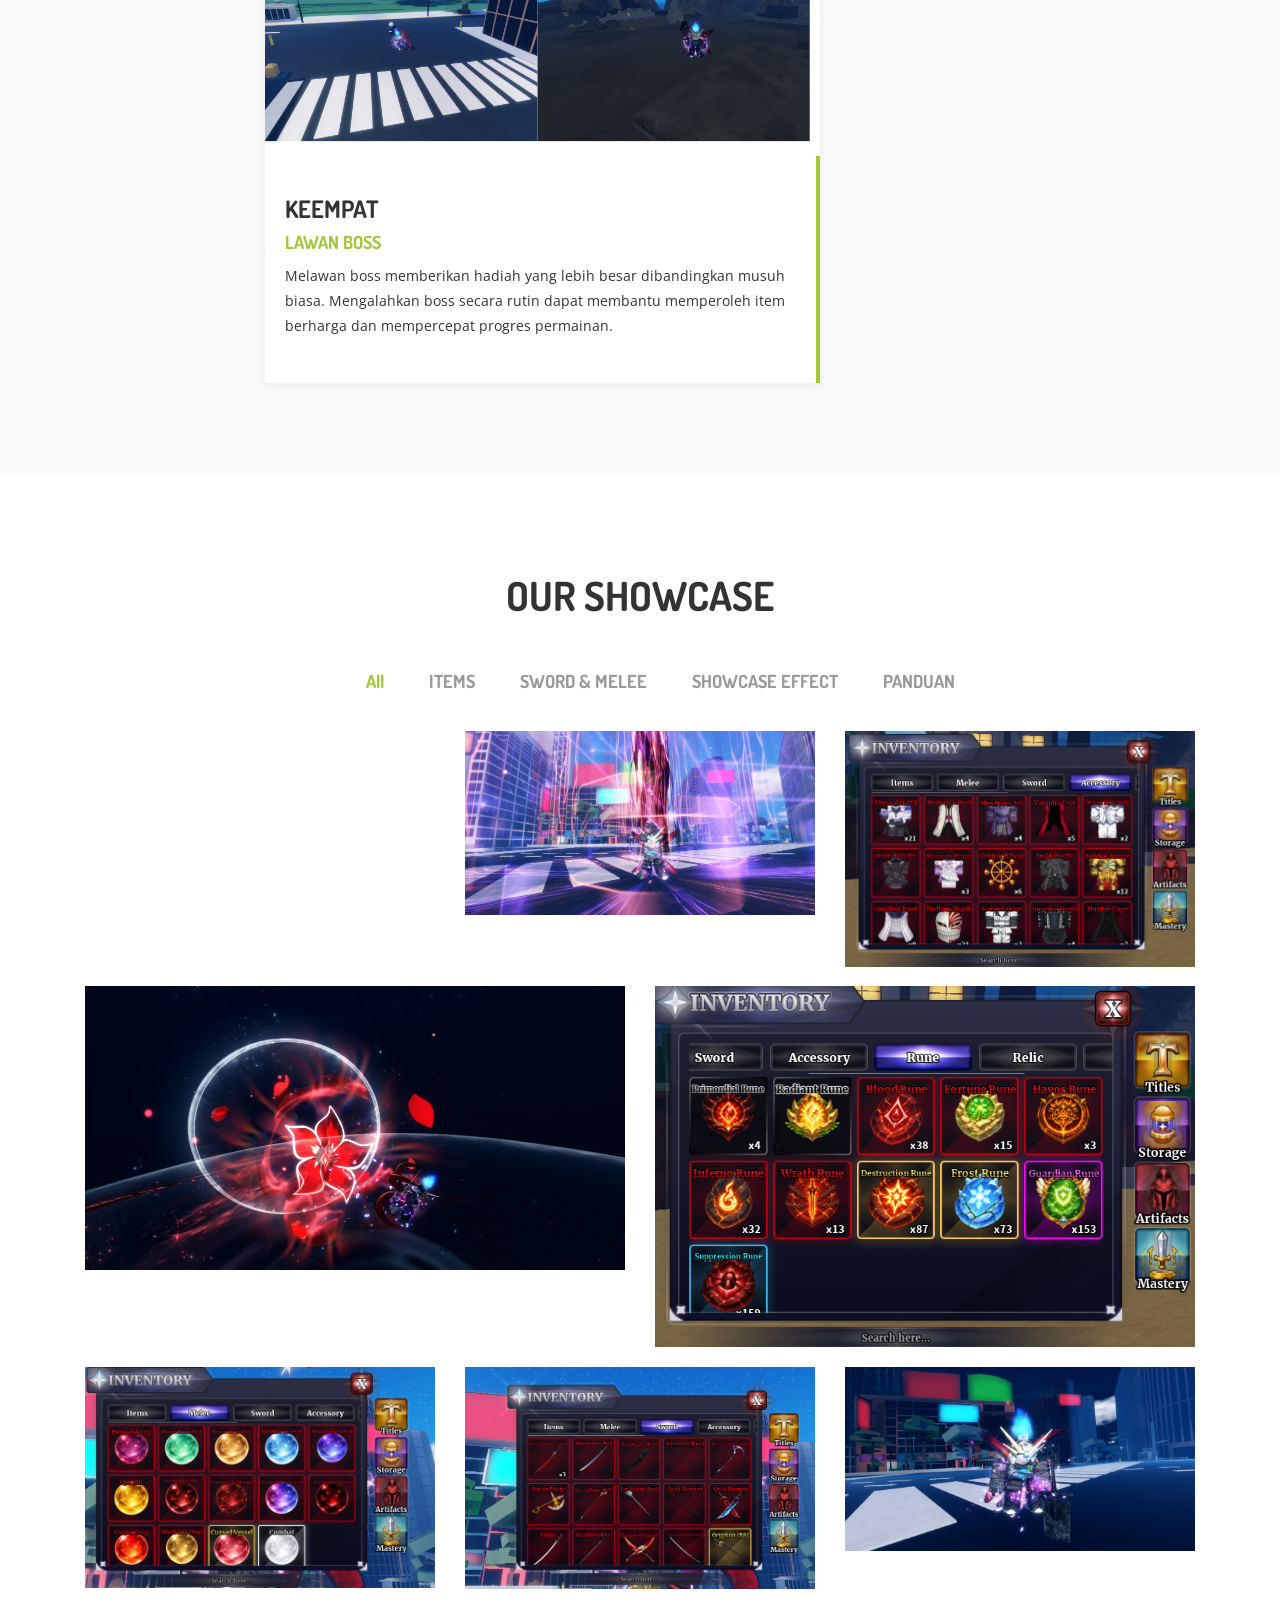
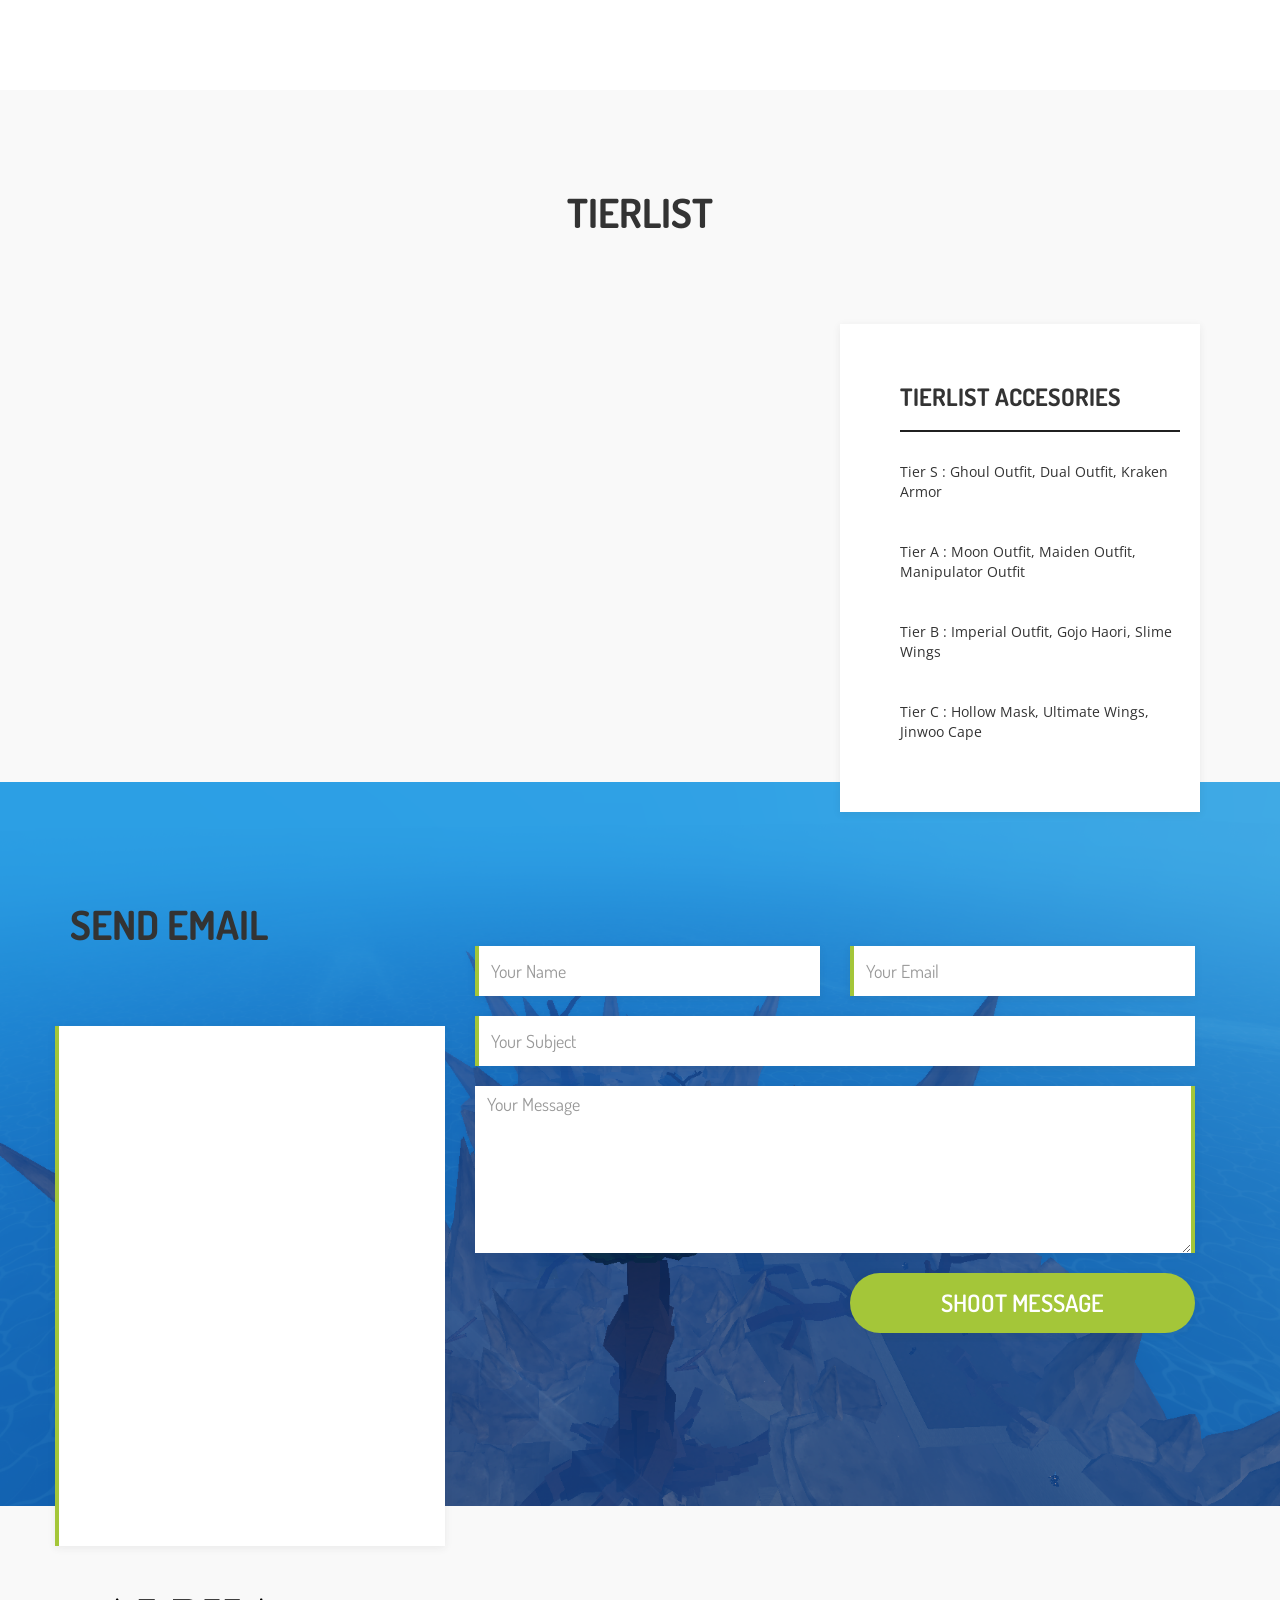
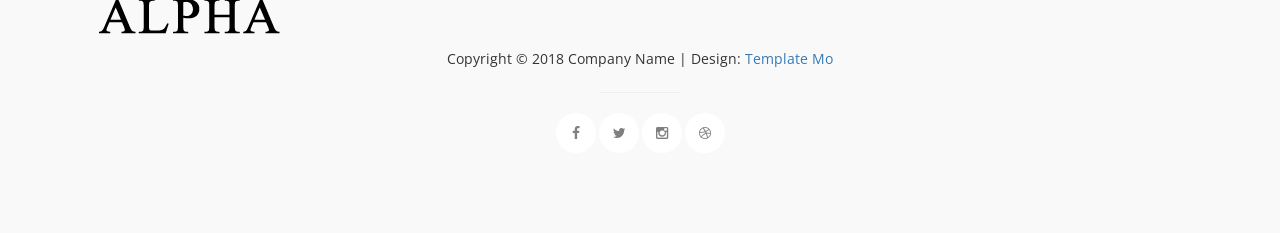
==== commit 34834025: "Update index.html" ====
--- a/index.html
+++ b/index.html
@@ -142,7 +142,7 @@
 			<div class="col-md-5 col-sm-12 about-des wow fadeInRight" data-wow-delay="0.9s">
 				<h1>Apa itu Sailor Piece</h1>
 				<h3 class="tm-about-h3">(Penjelasan Singkat)</h3>
-				<p>Sailor Piece adalah game petualangan bertema bajak laut di Roblox yang terinspirasi dari berbagai anime terkenal seperti "One Piece", "Demon Slayer", "JoJo Bizzare Adventure", Di dalam game pemain diajak menjelajahi lautan luas dan berbagai pulau menarik.</p>
+				<p>Sailor Piece adalah game petualangan bertema bajak laut di Roblox yang terinspirasi tidak hanya dari 1 anime saja namun dari berbagai anime terkenal seperti "One Piece", "Demon Slayer", "JoJo Bizzare Adventure", "Akame ga Kill", "Fate", "One Punch Man", dll. Di dalam game pemain diajak menjelajahi lautan luas dan berbagai pulau menarik.</p>
                 <p>Pemain dapat memulai perjalanan sebagai petualang yang berusaha menjadi pemain terkuat di Sailor Piece dengan menyelesaikan berbagai misi dan tantangan.</p>
 				<p>Selain menjelajah, Sailor Piece juga menawarkan pertarungan seru melawan pemain lain dan bos yang tersebar di berbagai wilayah. Dengan strategi, kerja dan kerjas keras, pemain dapat terus berkembang dan meraih posisi yang lebih tinggi dalam dunia petualangan Sailor Piece.</p>
 			</div>
@@ -343,42 +343,42 @@
 <section id="price" class="tm-price">
 	<div class="container">
 		<div class="col-md-12 col-sm-12">
-			<h2 class="tm-price-section-heading">Our Pricing</h2>
+			<h2 class="tm-price-section-heading">Tierlist</h2>
 		</div>
 		<div class="col-md-4 col-sm-6">
 			<div class="plan wow bounceIn" data-wow-delay="0.3s">
-				<h3 class="plan_title">BASIC PLAN</h3>
+				<h3 class="plan_title">Tierlist Sword</h3>
 					<ul>
-						<li>$35 per month</li>
-						<li>1,500 GB Storage</li>
-						<li>30 Basic Themes</li>
-						<li>2-day Response</li>
+						<li>Tier S : Dual Wielder, Ice Queen, Sun God</li>
+						<li>Tier A : Soul Reaper, Manipulator Sword, Dragon Slayer</li>
+						<li>Tier B : Solo Hunter, Excalibur</li>
+						<li>Tier C : Gryphoon, Dark Blade, Katana</li>
 					</ul>
-					<button class="btn btn-warning">SIGN UP</button>
+					
 			</div>
 		</div>
 		<div class="col-md-4 col-sm-6">
 			<div class="plan wow bounceIn" data-wow-delay="0.6s">
-				<h3 class="plan_title">BUSINESS PLAN</h3>
+				<h3 class="plan_title">Tierlist Meele</h3>
 					<ul>
-						<li>$75 per month</li>
-						<li>4,000 GB Storage</li>
-						<li>100 Business Themes</li>
-						<li>12-hr response</li>
+						<li>Tier S : Cosmic Being, The World, King of Heroes</li>
+						<li>Tier A : Strongest of Today, Madoka, Vampire King</li>
+						<li>Tier B : Cursed King, Limitless Sorcerer, Cursed Vessel</li>
+						<li>Tier C : Combat</li>
 					</ul>
-					<button class="btn btn-warning">SIGN UP</button>
+					
 			</div>
 		</div>
 		<div class="col-md-4 col-sm-6">
 			<div class="plan wow bounceIn" data-wow-delay="0.9s">
-				<h3 class="plan_title">Premium PLAN</h3>
+				<h3 class="plan_title">Tierlist Accesories</h3>
 					<ul>
-						<li>$115 per month</li>
-						<li>10,000 GB Storage</li>
-						<li>150 Premium Themes</li>
-						<li>15-minute response</li>
+						<li>Tier S : Ghoul Outfit, Dual Outfit, Kraken Armor</li>
+						<li>Tier A : Moon Outfit, Maiden Outfit, Manipulator Outfit</li>
+						<li>Tier B : Imperial Outfit, Gojo Haori, Slime Wings</li>
+						<li>Tier C : Hollow Mask, Ultimate Wings, Jinwoo Cape</li>
 					</ul>
-					<button class="btn btn-warning">SIGN UP</button>
+					
 			</div>
 		</div>
 	</div>
--- a/css/templatemo-style.css
+++ b/css/templatemo-style.css
@@ -154,7 +154,7 @@
 
 /* home section */  
 .tm-home {
-  background: url('../images/2703074454_77747658251236_1780831337703.png') no-repeat center center;
+  background: url('../images/Desain tanpa judul (4).png') no-repeat center center;
   background-size: cover;
   color: #ffffff;
   text-align: center;
@@ -295,7 +295,7 @@
   padding: 0;
 }
 .tm-team .team-title {
-  background: url('../images/team-title-bg.jpg') no-repeat;
+  background: url('../images/Desain tanpa judul (2).png') no-repeat;
   background-size: cover;
   background-position: center;
   height: 300px;
@@ -435,7 +435,7 @@
 
 /* contact section */
 .tm-contact {
-    background: url('../images/contact-bg.jpg') no-repeat;
+    background: url('../images/2703074454_77747658251236_1780901673899.png') no-repeat;
     background-size: cover;
     background-position: center;
     padding-top: 100px;
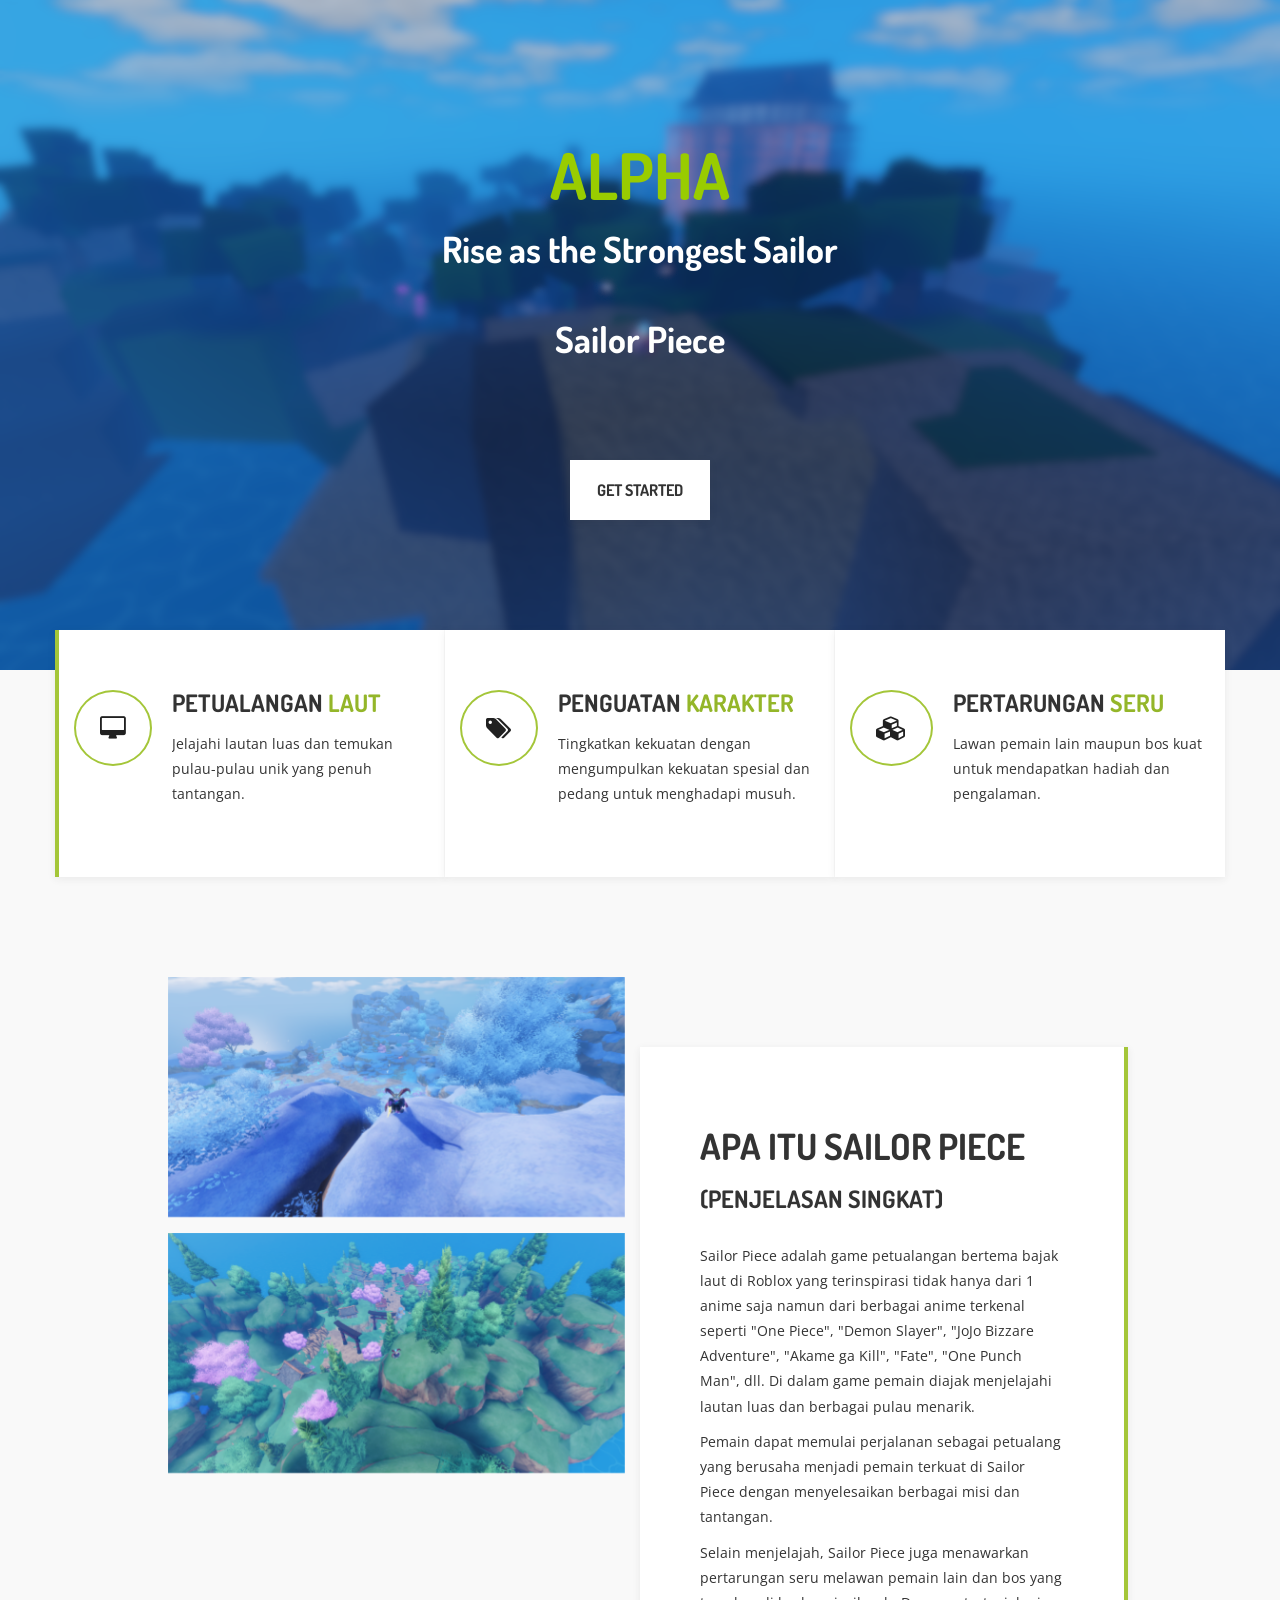
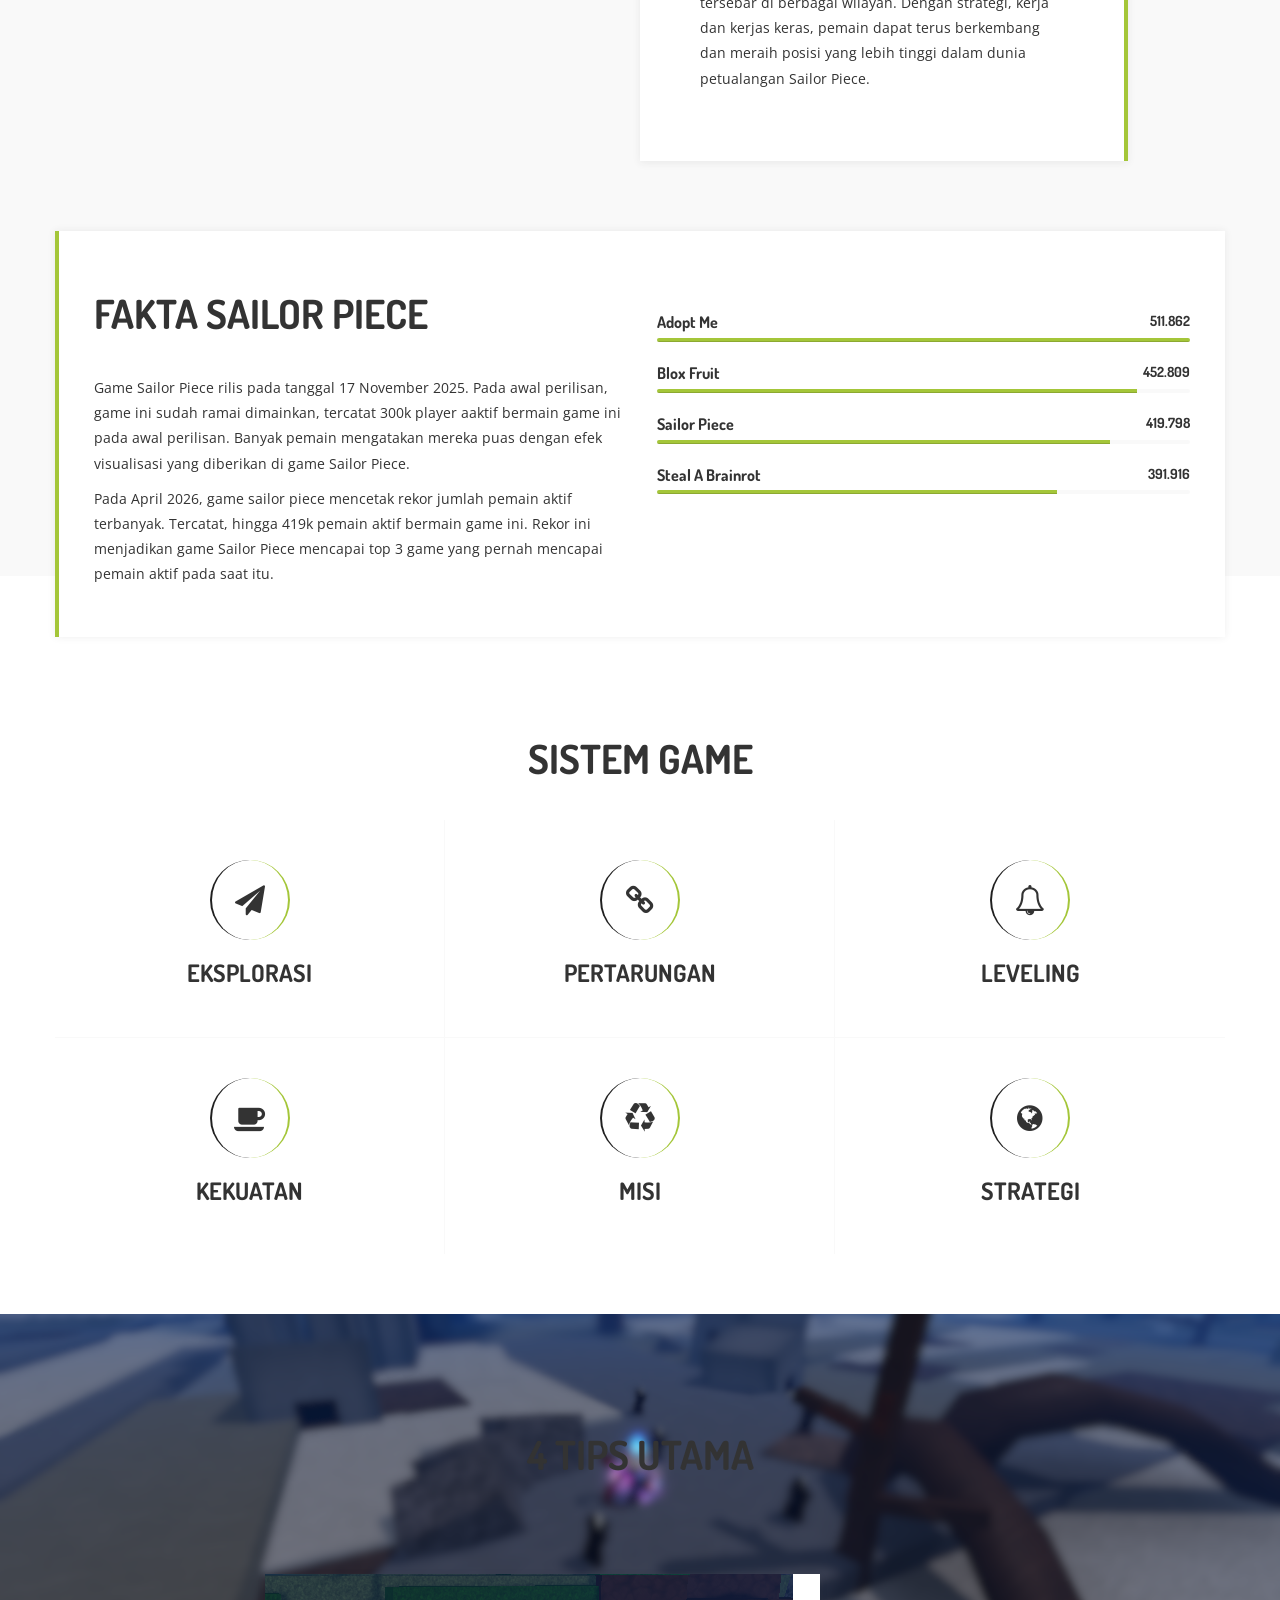
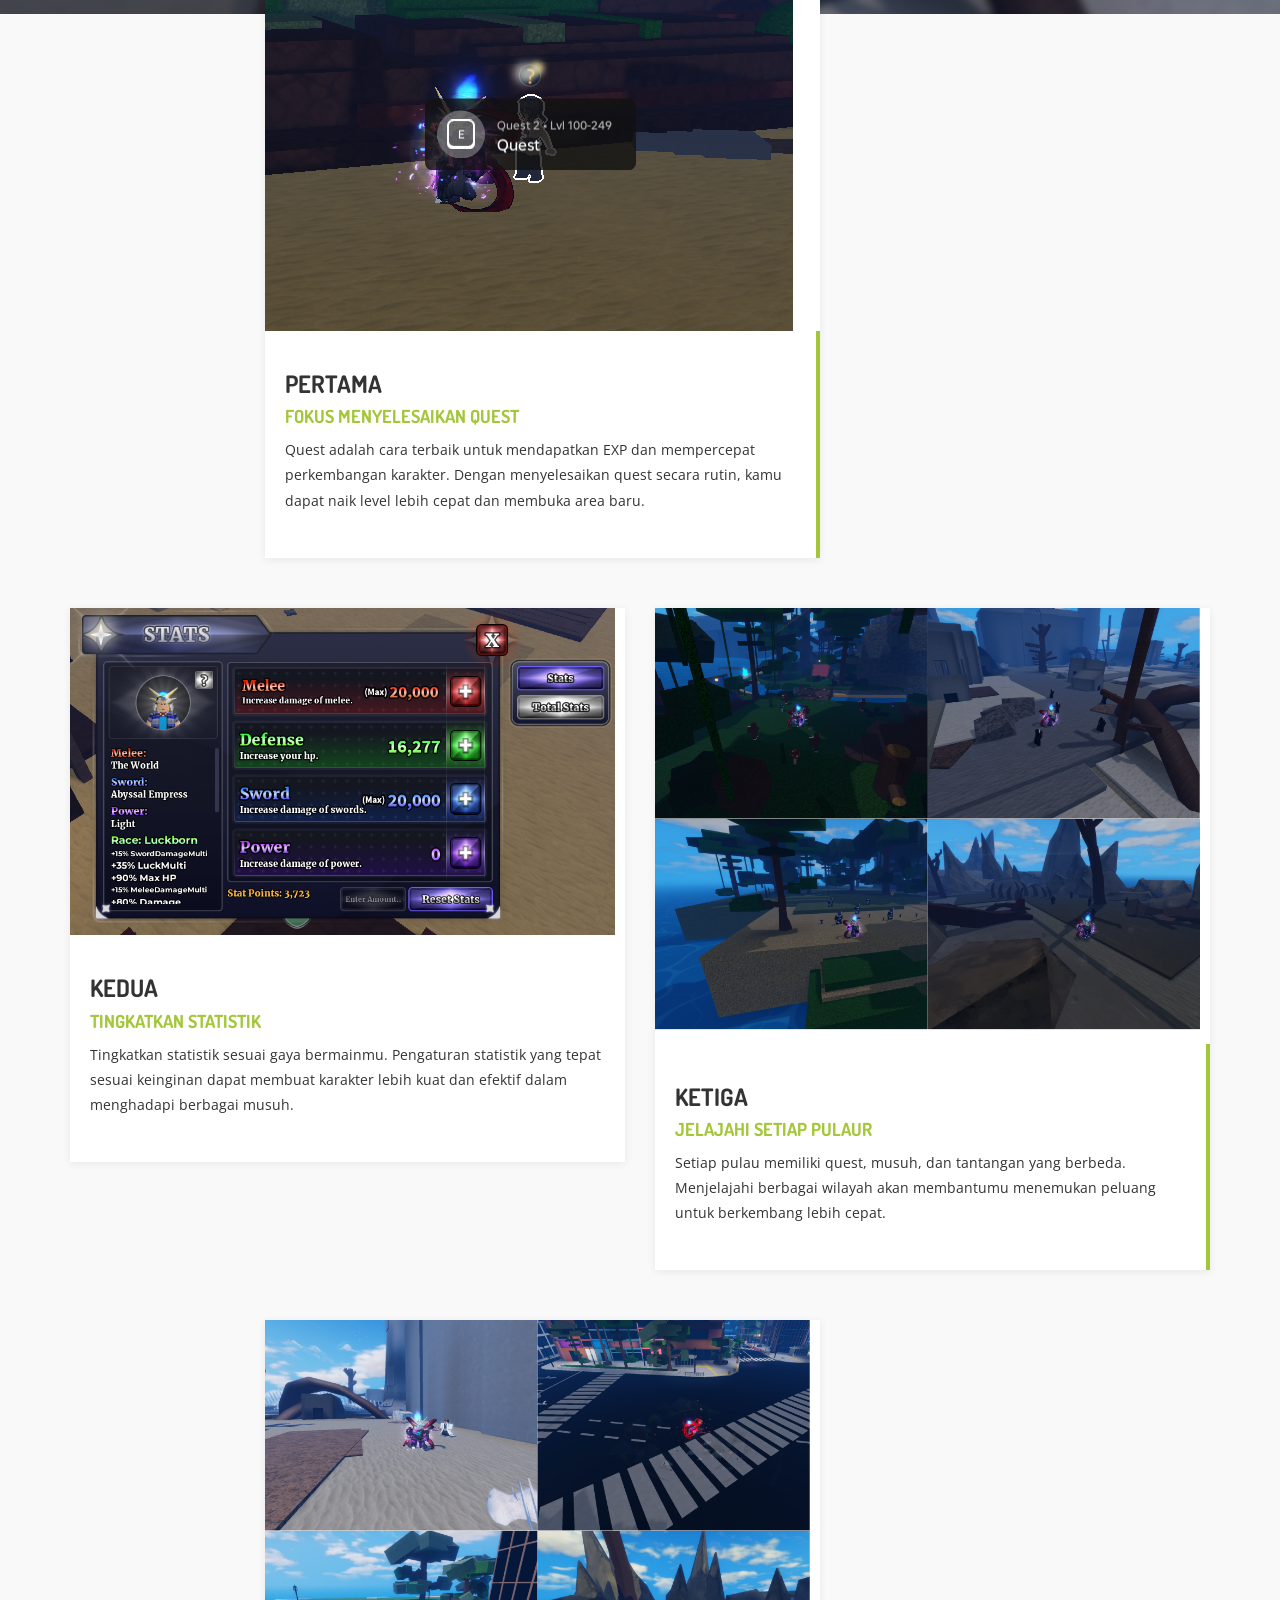
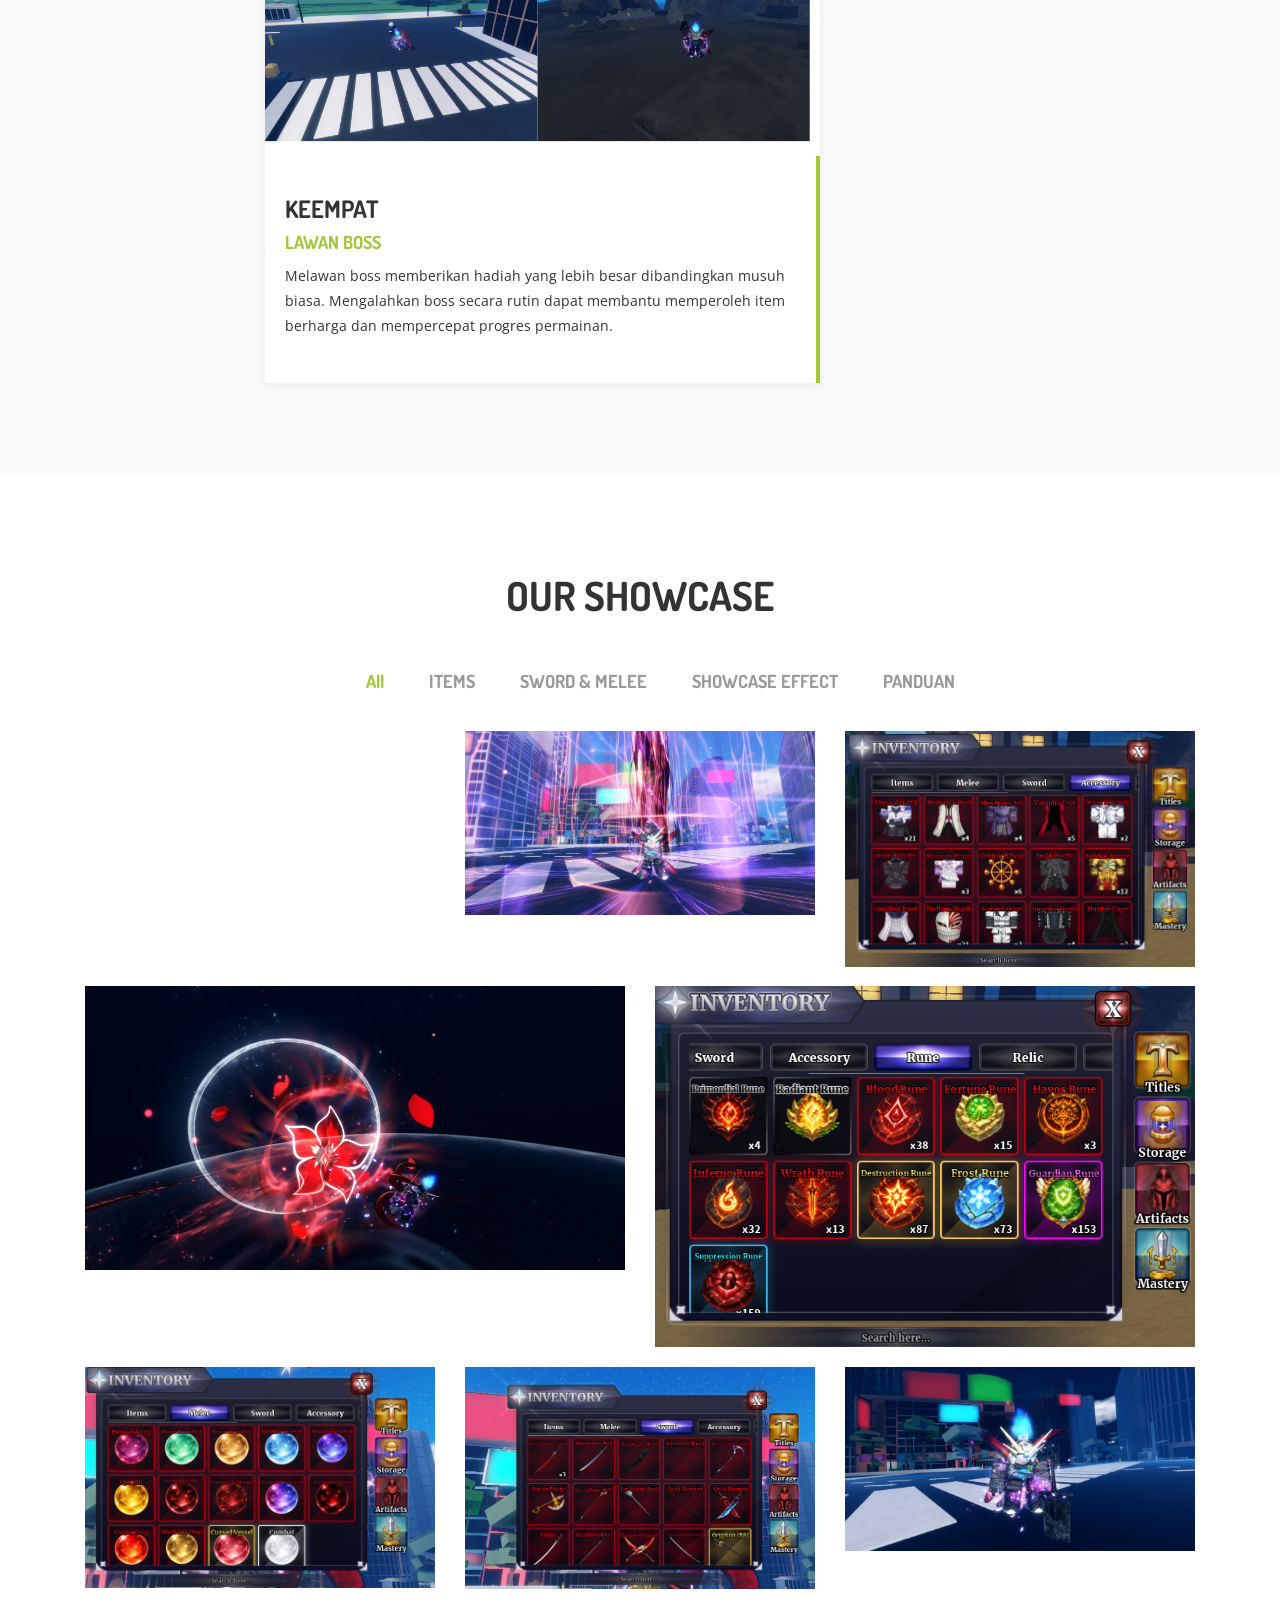
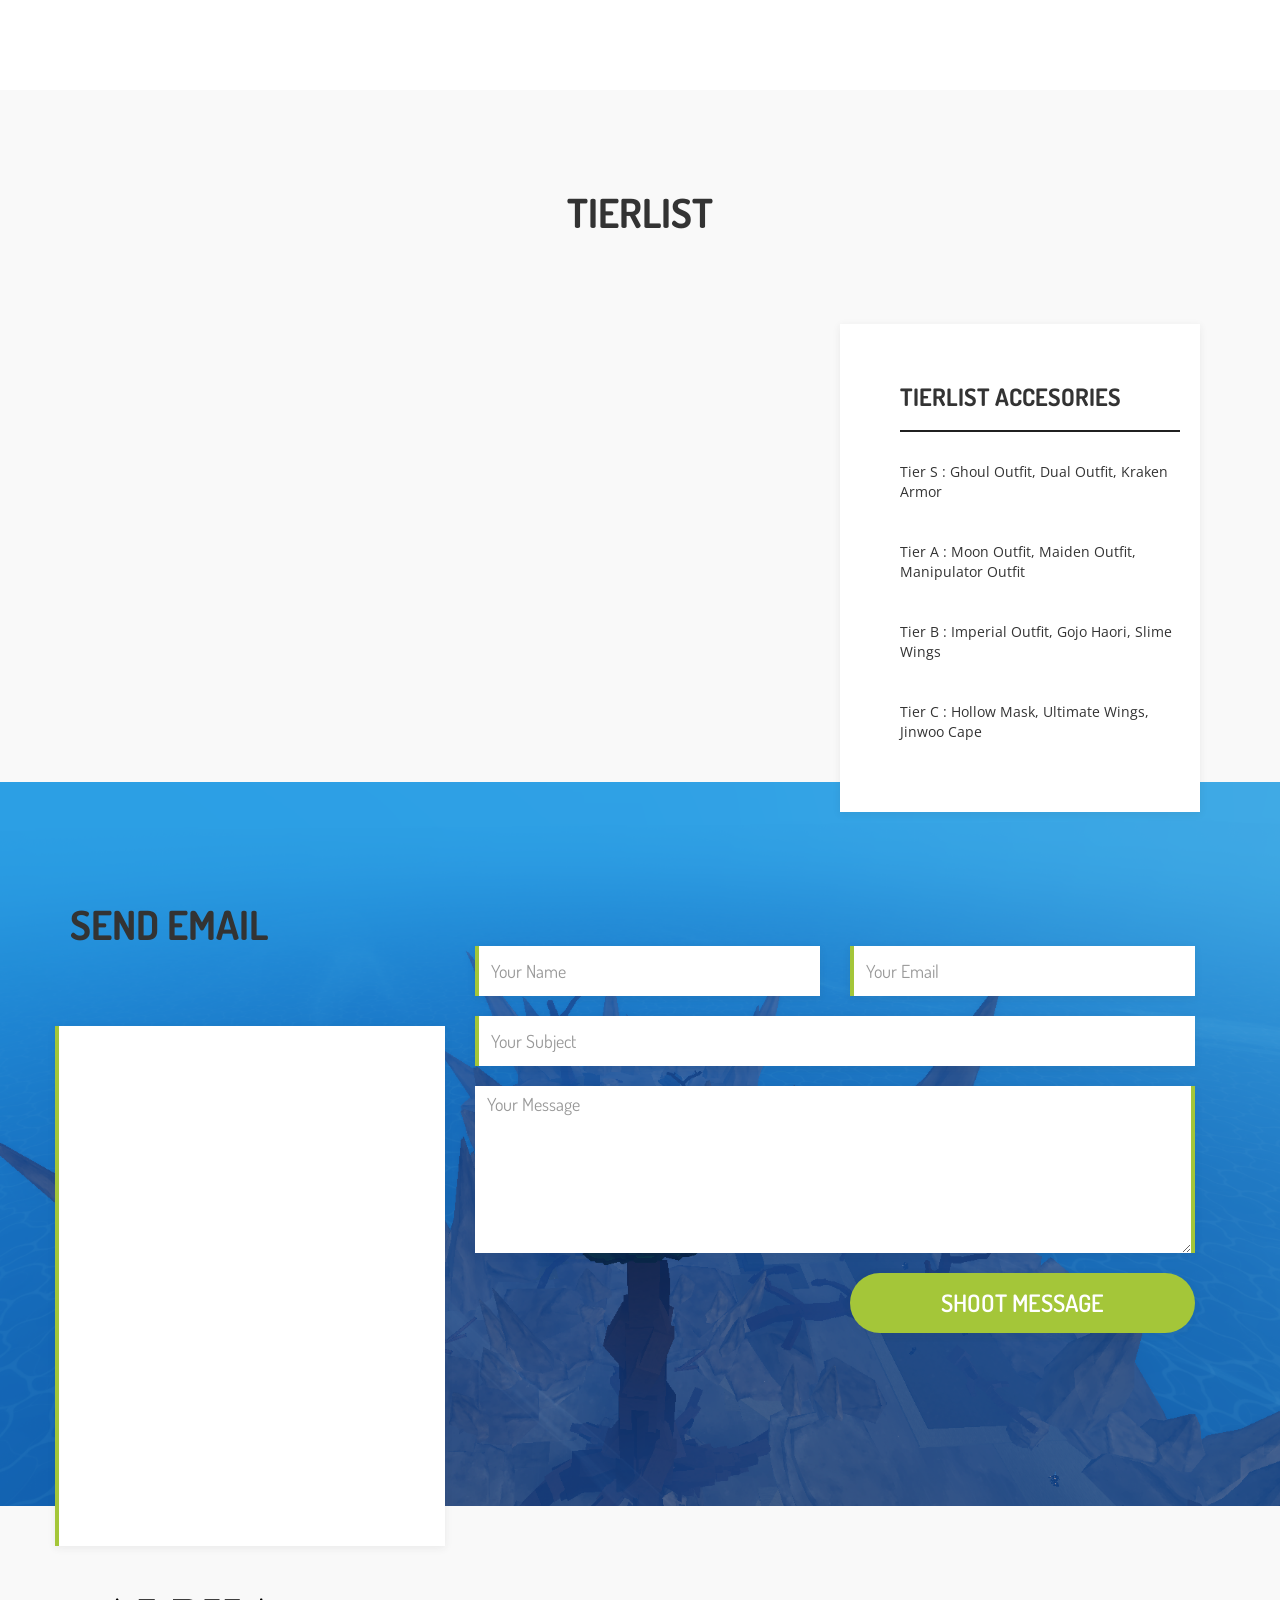
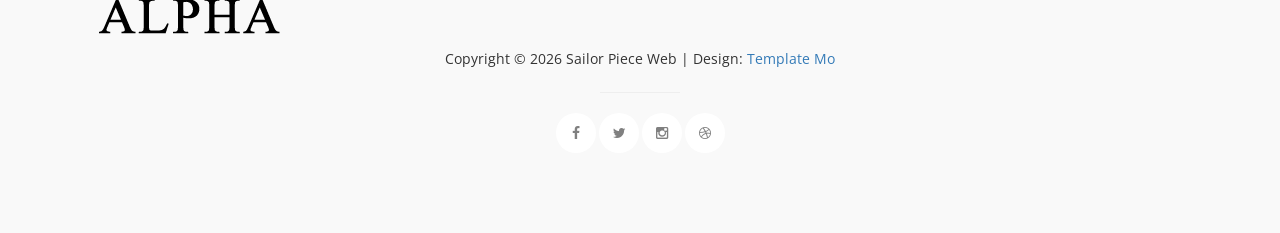
==== commit 2a95ab76: "Update index.html" ====
--- a/index.html
+++ b/index.html
@@ -49,7 +49,7 @@
 				<li><a href="#service" class="smoothScroll">SISTEM</a></li>
 				<li><a href="#team" class="smoothScroll">TIPS</a></li>
 				<li><a href="#portfolio" class="smoothScroll">SHOWCASE</a></li>
-				<li><a href="#price" class="smoothScroll">PRICE</a></li>
+				<li><a href="#price" class="smoothScroll">TIERLIST</a></li>
 				<li><a href="#contact" class="smoothScroll">CONTACT</a></li>
             </ul>
 
@@ -423,7 +423,7 @@
 		<div class="row">
 			<div class="col-md-12 col-sm-12">
 				<img src="images/logo.png" class="img-responsive" alt="footer logo">
-				<p>Copyright &copy; 2018 Company Name 
+				<p>Copyright &copy;  2026 Sailor Piece Web 
                 
                 | Design: <a rel="nofollow" href="https://templatemo.com" title="free templates">Template Mo</a></p>
 				<hr>
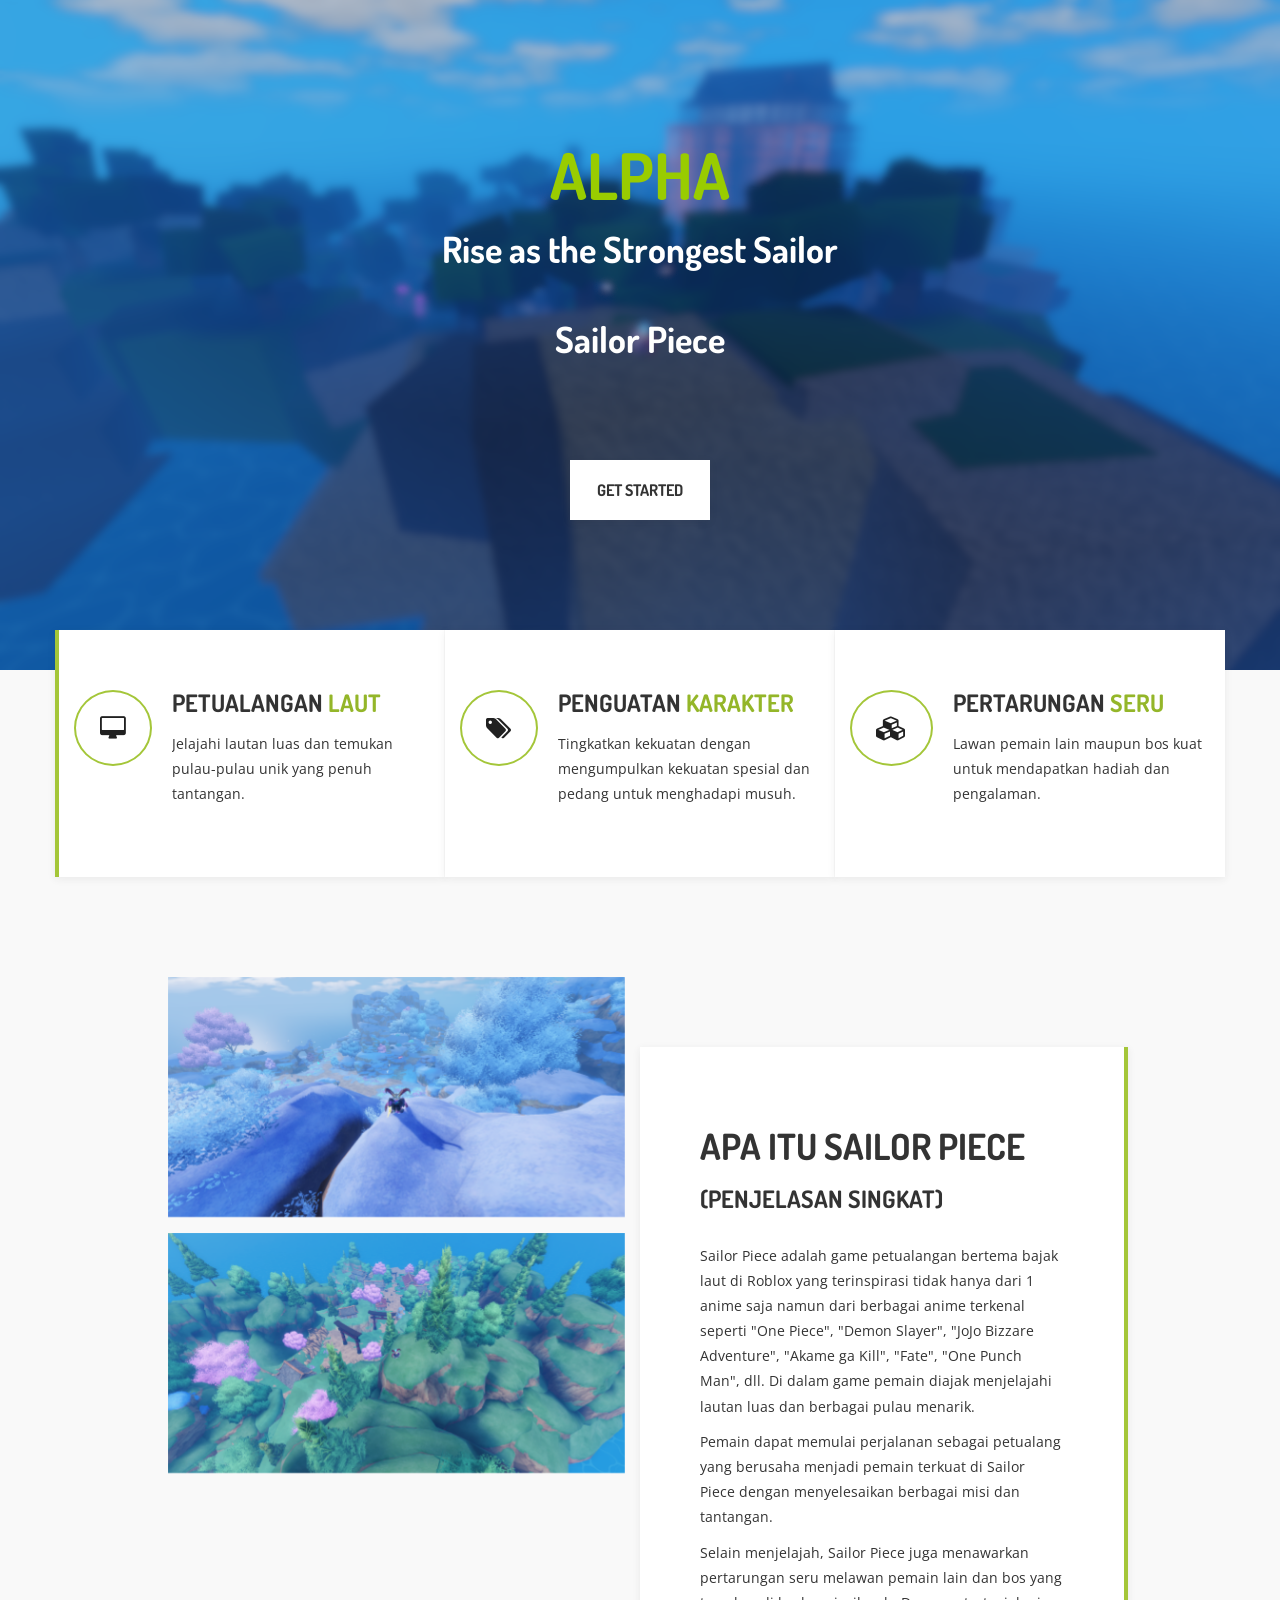
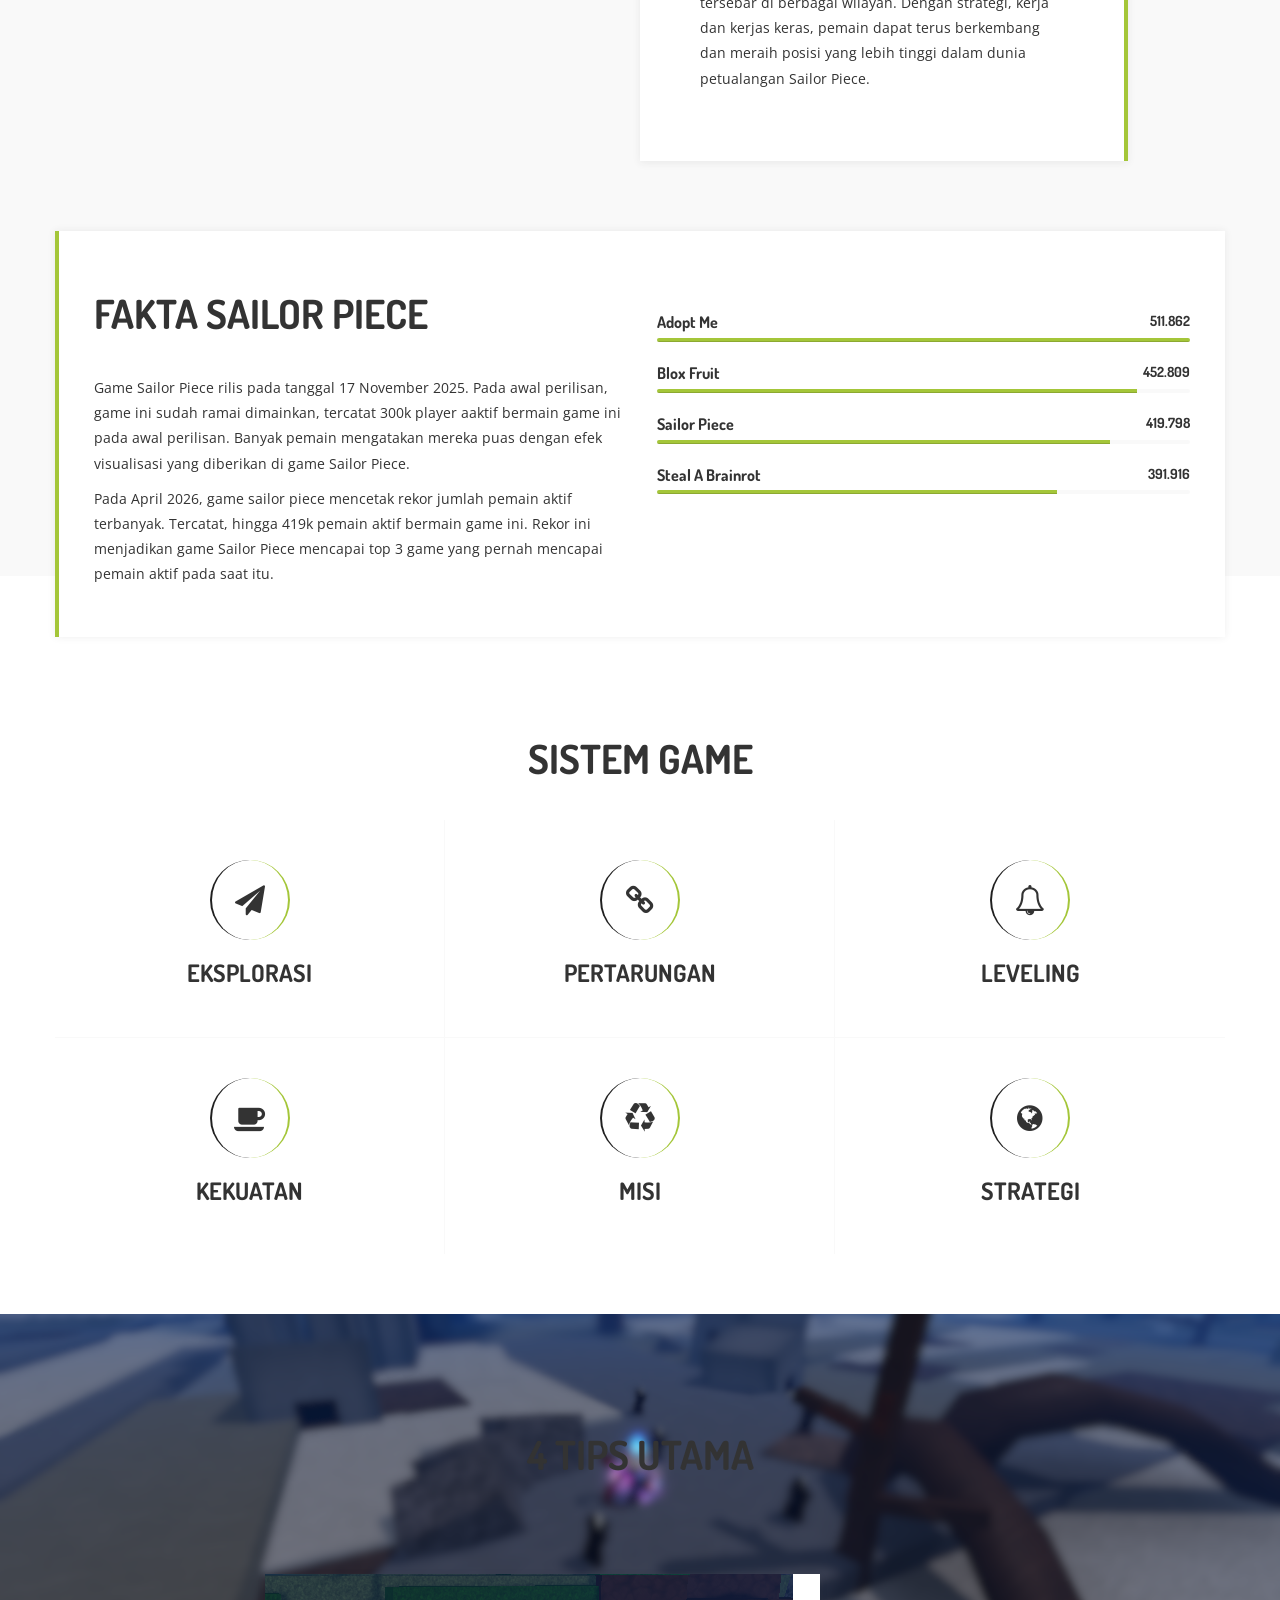
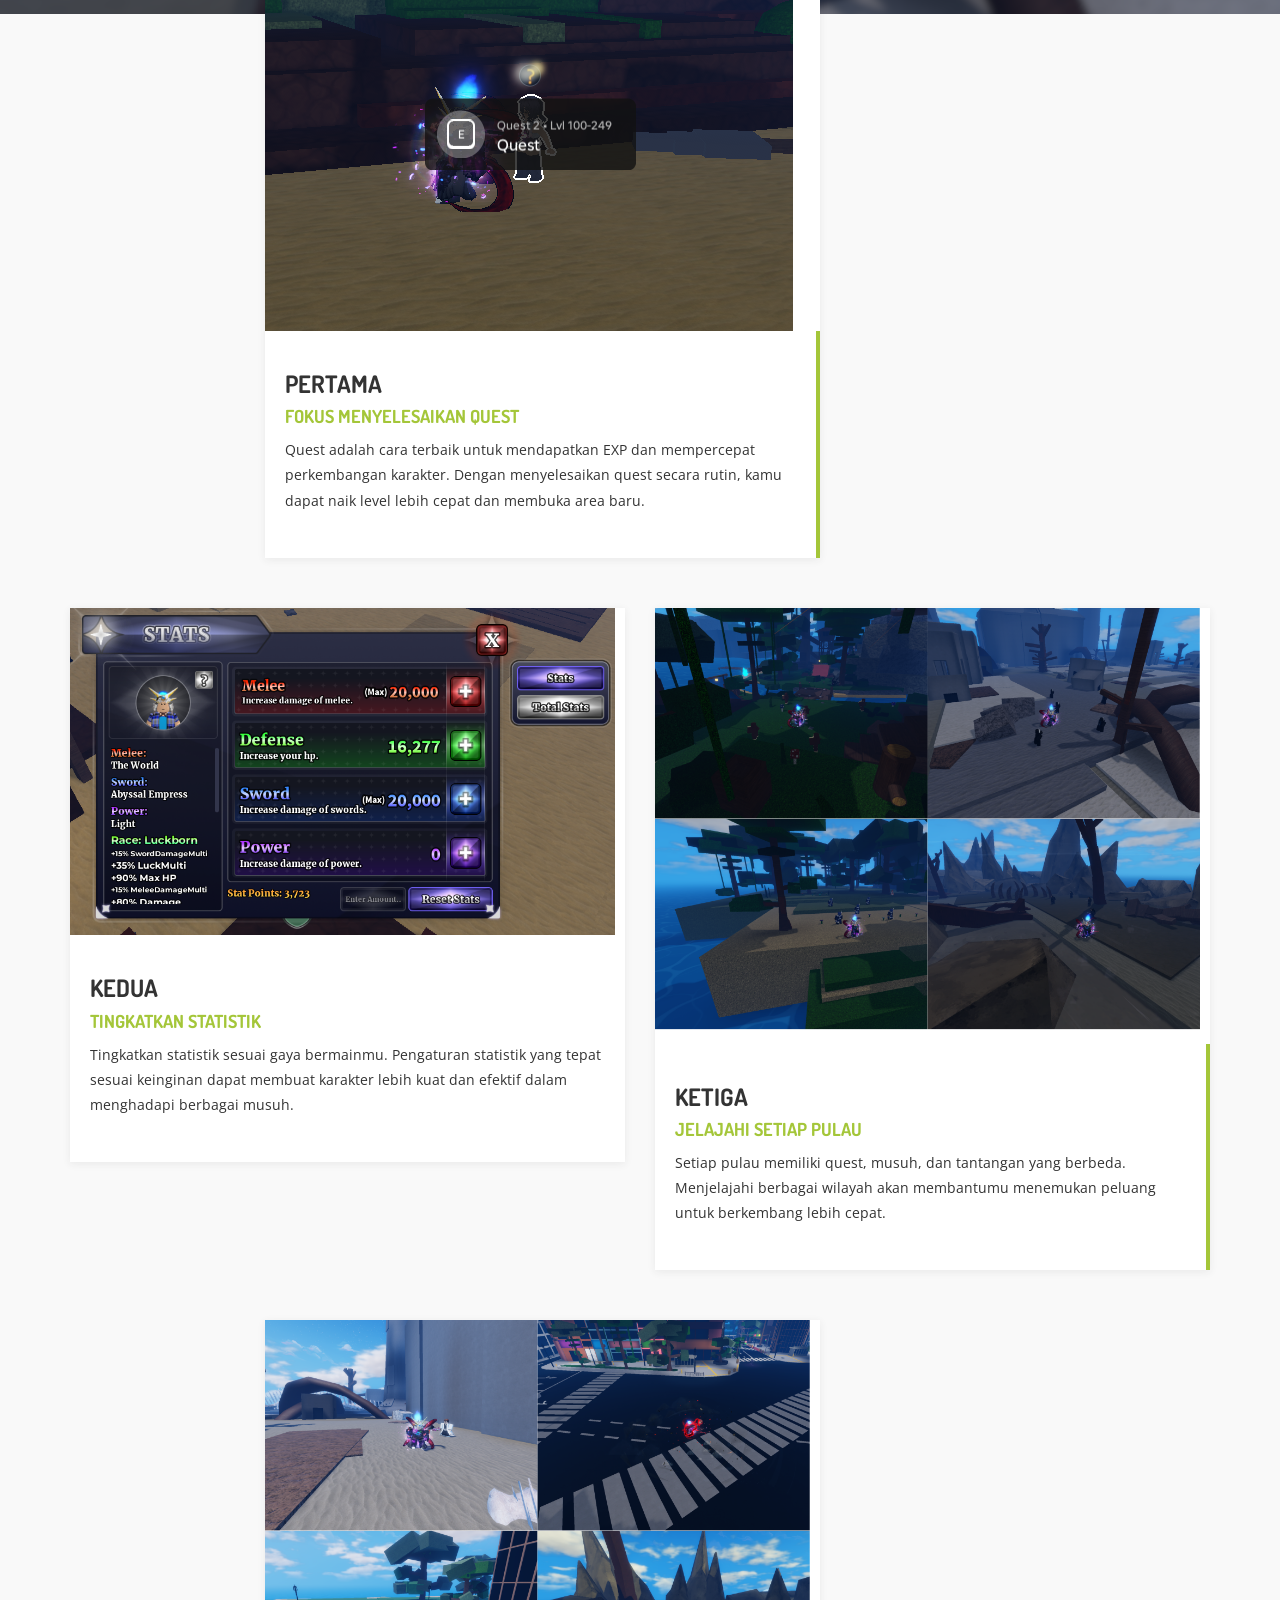
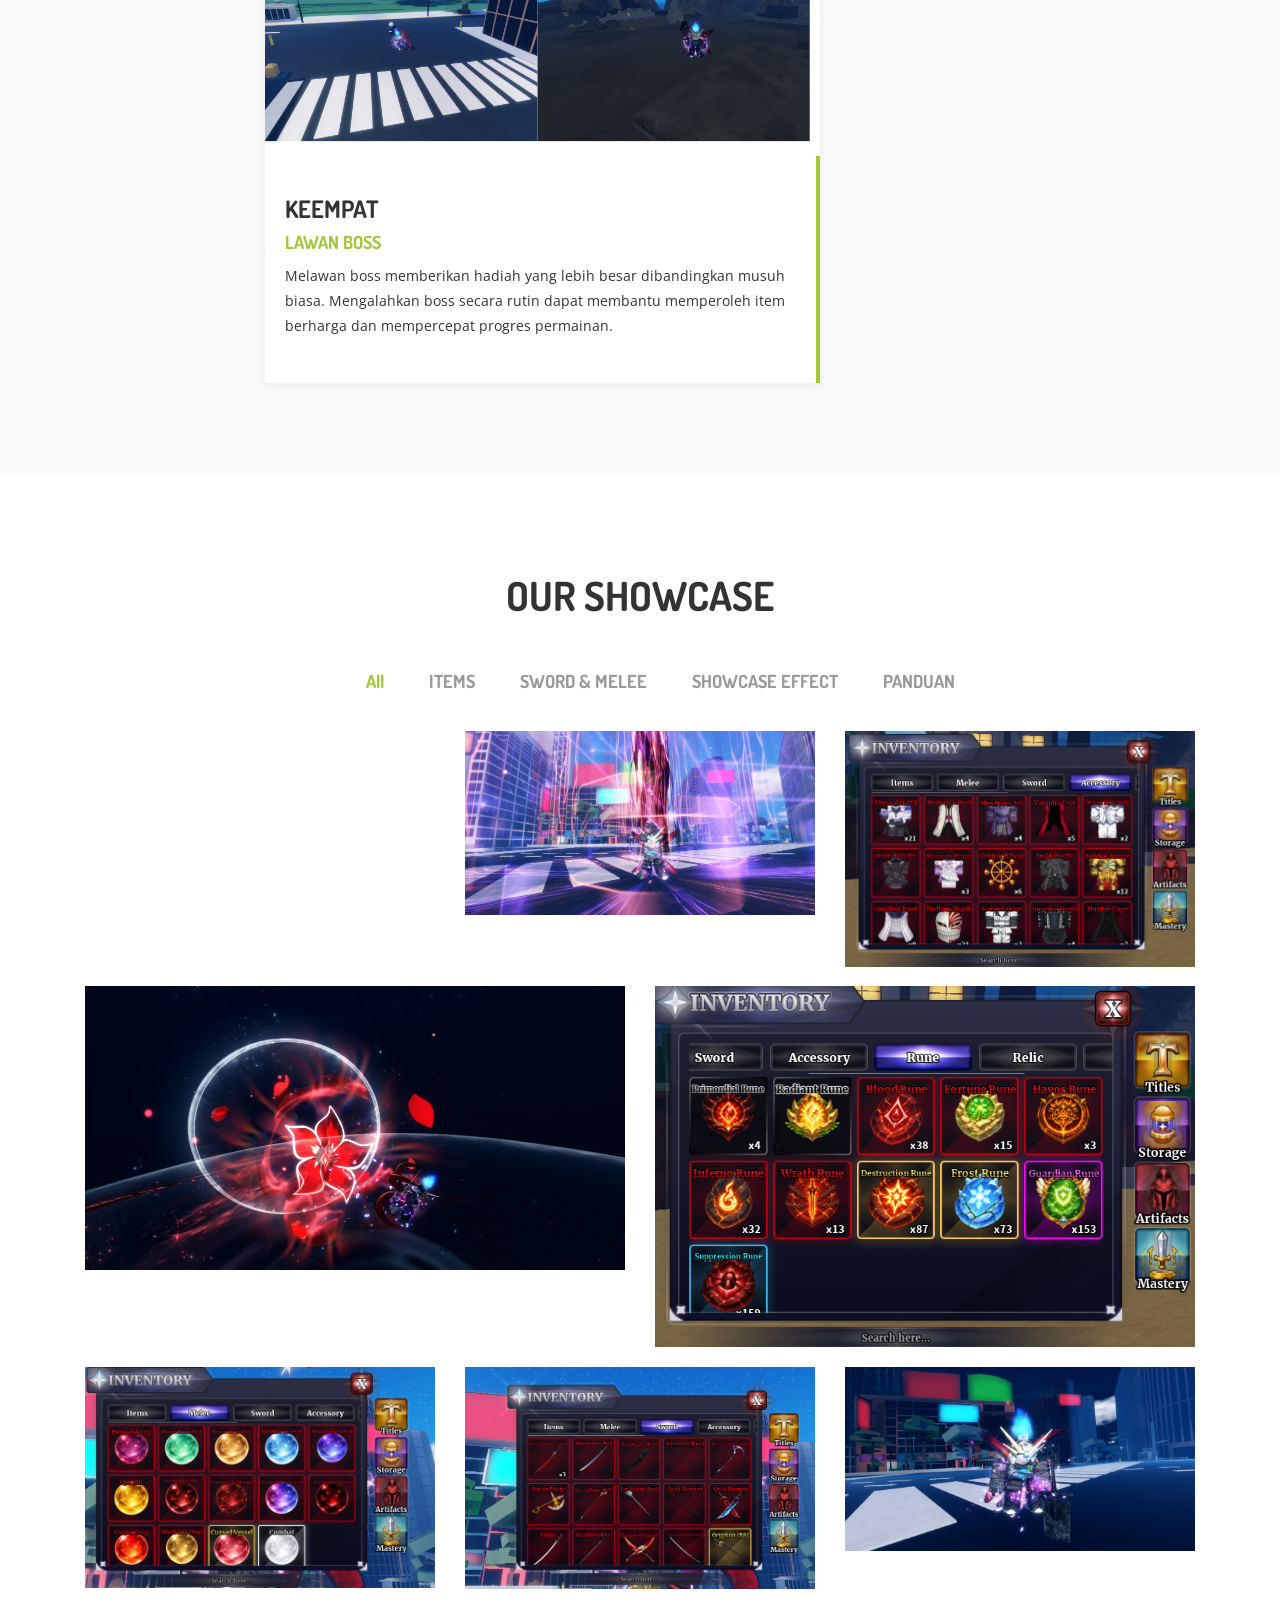
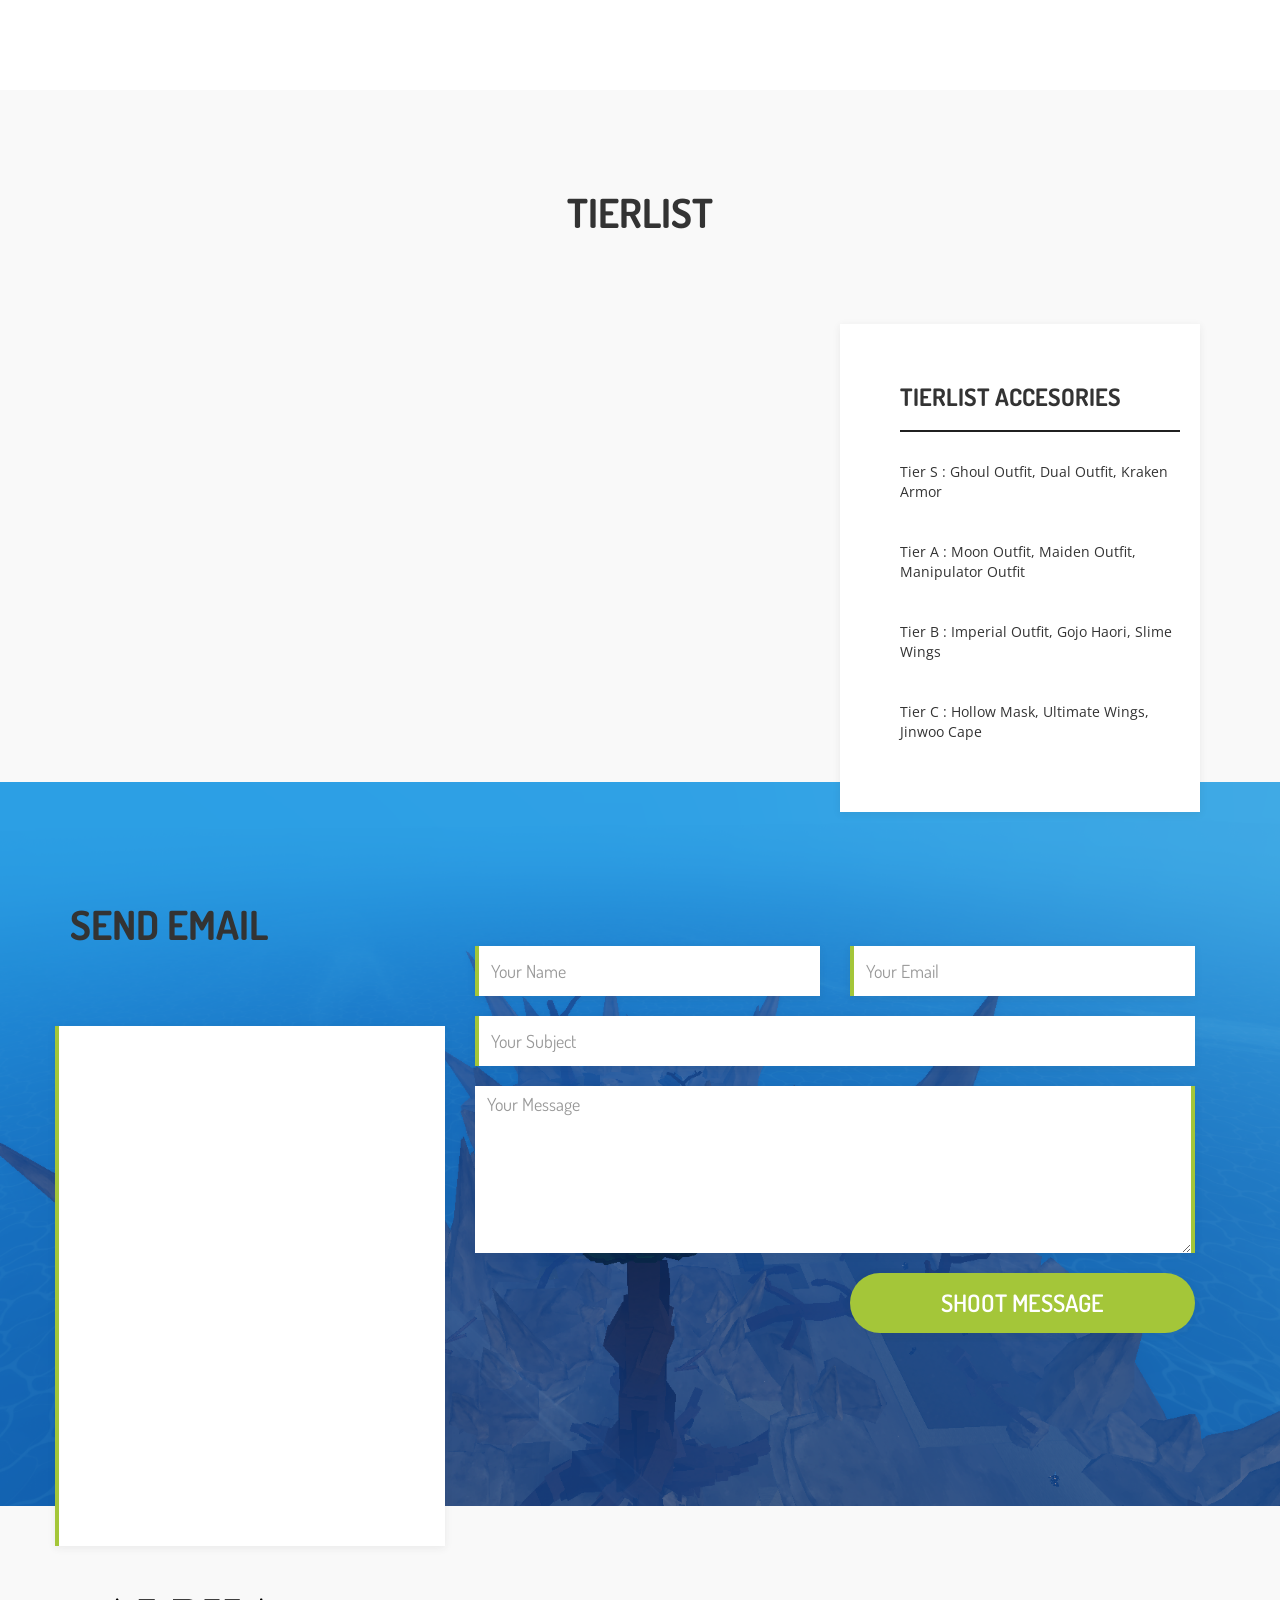
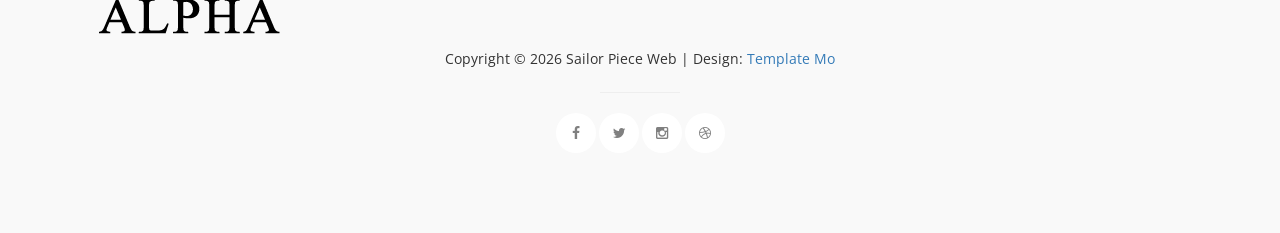
==== commit 76e9a7d7: "Update index.html" ====
--- a/index.html
+++ b/index.html
@@ -255,7 +255,7 @@
 					</div>
 					<div class="media-body border-right">
 						<h3 class="media-heading">Ketiga</h3>
-						<h4 class="tm-team-member-heading-2">Jelajahi Setiap Pulaur</h4>
+						<h4 class="tm-team-member-heading-2">Jelajahi Setiap Pulau</h4>
 						<p>Setiap pulau memiliki quest, musuh, dan tantangan yang berbeda. Menjelajahi berbagai wilayah akan membantumu menemukan peluang untuk berkembang lebih cepat.</p>
 					</div>
 				</div>
